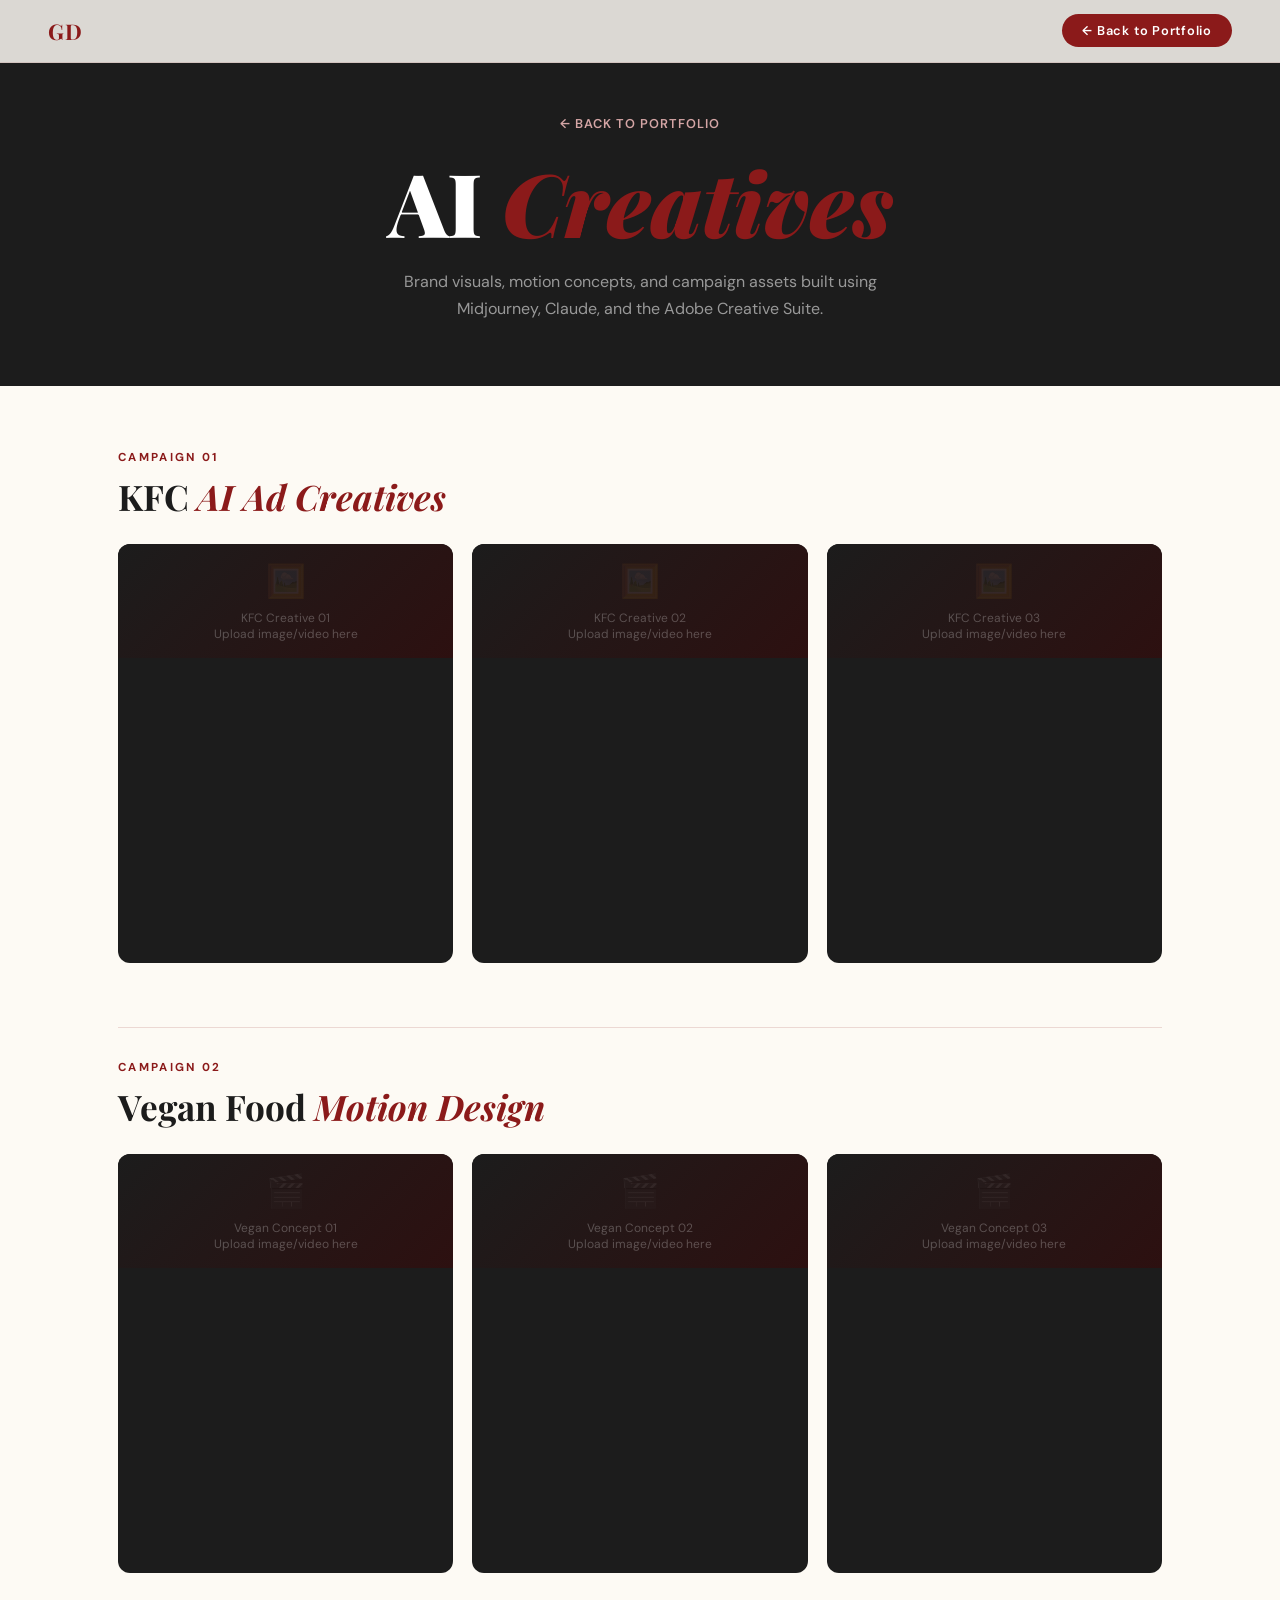
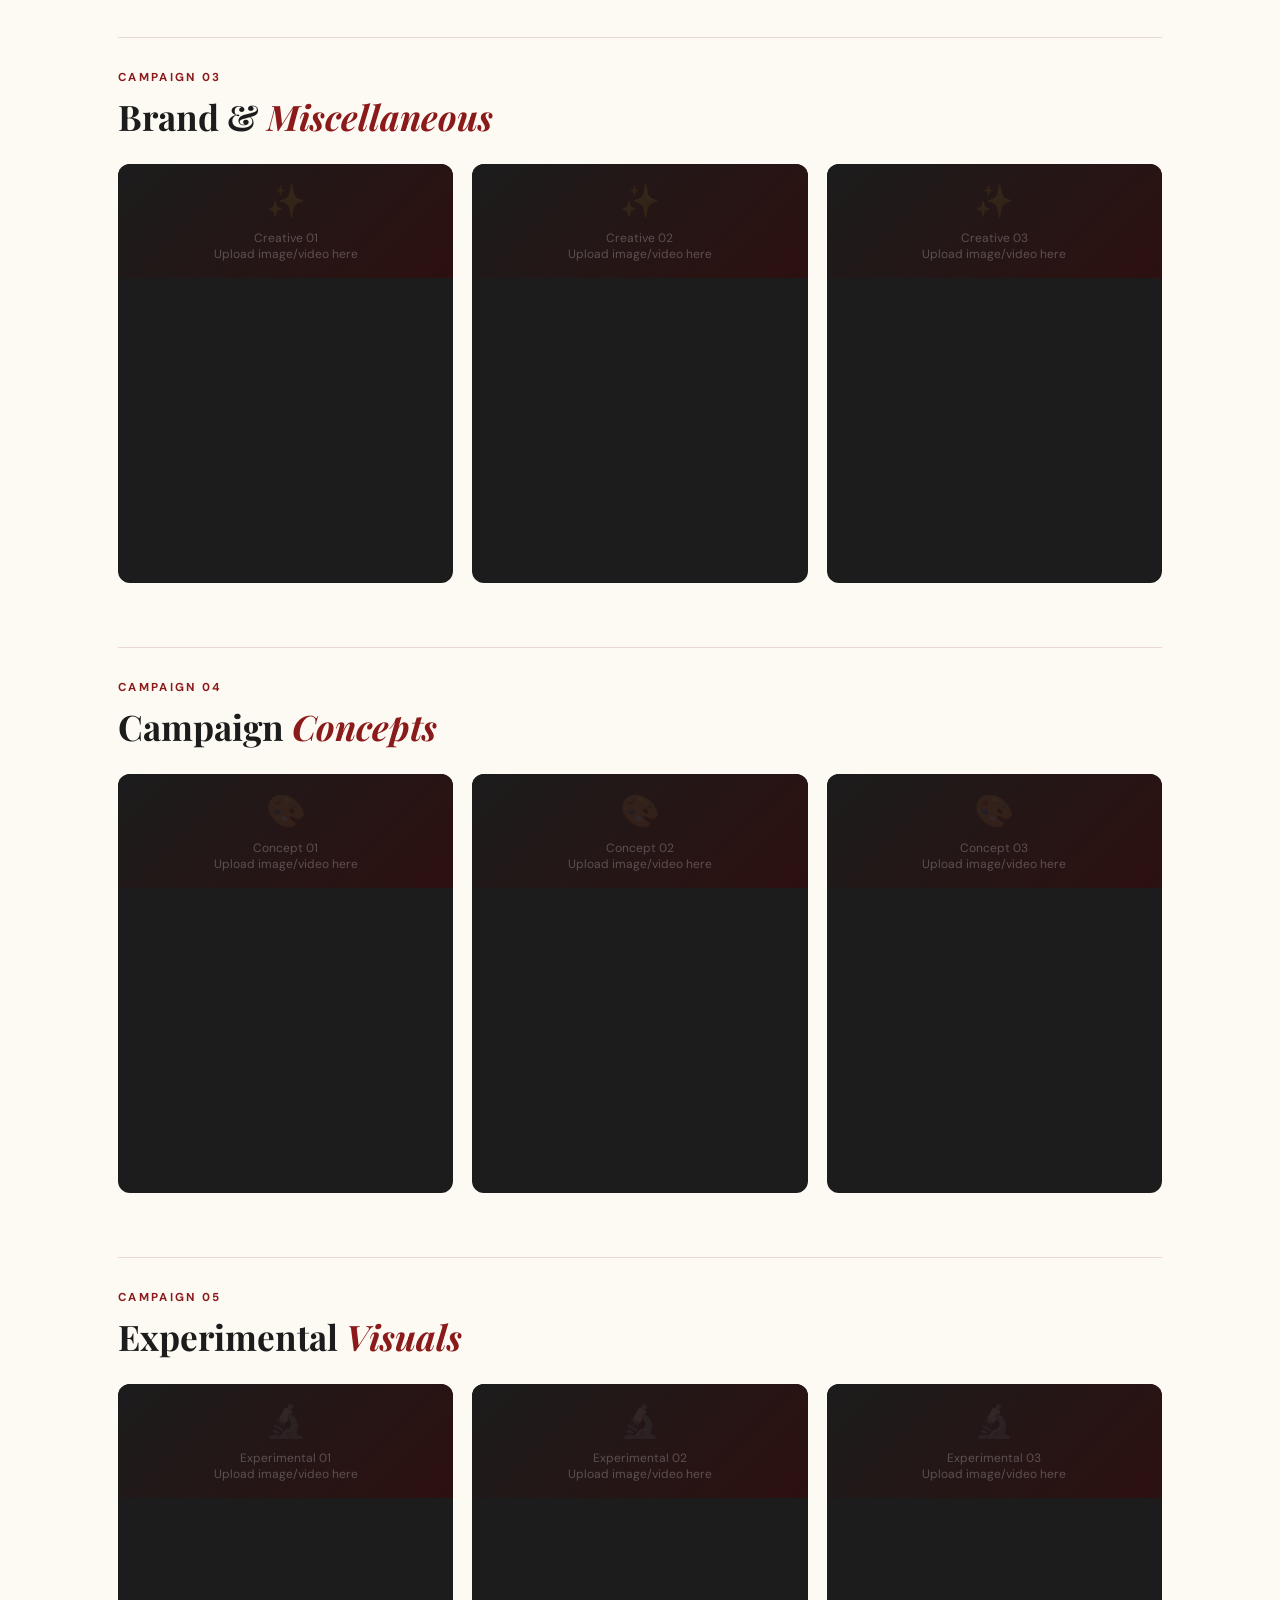
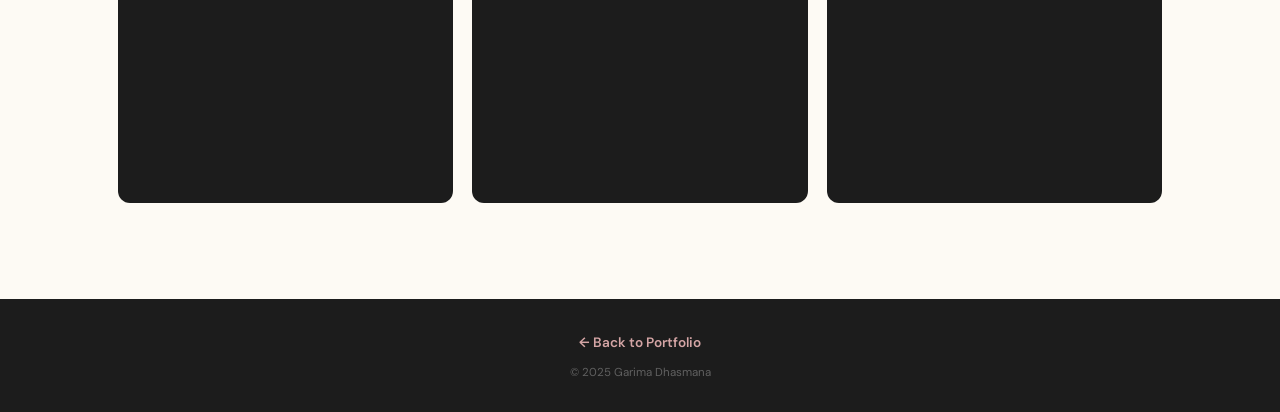
==== ai-creatives.html @ 50f6733e "Add files via upload" ====
<!DOCTYPE html>
<html lang="en">
<head>
  <meta charset="UTF-8" />
  <meta name="viewport" content="width=device-width, initial-scale=1.0" />
  <title>AI Creatives — Garima Dhasmana</title>
  <link rel="preconnect" href="https://fonts.googleapis.com" />
  <link rel="preconnect" href="https://fonts.gstatic.com" crossorigin />
  <link href="https://fonts.googleapis.com/css2?family=Playfair+Display:ital,wght@0,400;0,700;0,900;1,400&family=DM+Sans:wght@300;400;500;600&display=swap" rel="stylesheet" />
  <link rel="stylesheet" href="style.css" />
  <style>
    .gallery-hero {
      background: var(--charcoal);
      padding: 7rem clamp(1.5rem,5vw,3rem) 4rem;
      text-align: center;
    }
    .gallery-hero h1 {
      font-family: var(--font-display);
      font-size: clamp(2.5rem, 7vw, 5.5rem);
      font-weight: 900; color: var(--white); line-height: 1.05;
    }
    .gallery-hero h1 em { color: var(--crimson); font-style: italic; }
    .gallery-hero p {
      margin: 1.2rem auto 0; max-width: 540px;
      font-size: 1rem; color: rgba(255,255,255,.55); line-height: 1.7;
    }
    .gallery-back {
      display: inline-flex; align-items: center; gap: .4rem;
      margin-bottom: 1.5rem; font-size: .8rem; font-weight: 600;
      letter-spacing: .08em; text-transform: uppercase;
      color: var(--rose);
      transition: color var(--transition);
    }
    .gallery-back:hover { color: var(--white); }

    .gallery-section {
      padding: 4rem clamp(1.5rem,5vw,3rem) 0;
      max-width: var(--max-w); margin: 0 auto;
    }
    .gallery-section-label {
      font-size: .72rem; font-weight: 700; letter-spacing: .2em;
      text-transform: uppercase; color: var(--crimson);
      margin-bottom: .5rem;
    }
    .gallery-section-title {
      font-family: var(--font-display); font-size: clamp(1.4rem, 3vw, 2.2rem);
      font-weight: 700; color: var(--charcoal); margin-bottom: 1.5rem;
    }
    .gallery-section-title em { font-style: italic; color: var(--crimson); }
    .gallery-grid {
      display: grid; grid-template-columns: repeat(3, 1fr);
      gap: 1.2rem; margin-bottom: 4rem;
    }
    .gallery-item {
      position: relative; border-radius: var(--radius-md);
      overflow: hidden; aspect-ratio: 4/5; background: var(--charcoal);
      cursor: pointer;
    }
    .gallery-item img,
    .gallery-item video {
      width: 100%; height: 100%; object-fit: cover;
      transition: transform .5s ease;
    }
    .gallery-item:hover img,
    .gallery-item:hover video { transform: scale(1.06); }
    .gallery-item-overlay {
      position: absolute; inset: 0;
      background: linear-gradient(to top, rgba(10,0,0,.7) 0%, transparent 60%);
      opacity: 0; transition: opacity var(--transition);
      display: flex; align-items: flex-end;
      padding: 1.2rem;
    }
    .gallery-item:hover .gallery-item-overlay { opacity: 1; }
    .gallery-item-label {
      font-size: .8rem; font-weight: 600; color: var(--white);
      letter-spacing: .04em;
    }
    /* Placeholder tile */
    .gallery-placeholder {
      background: linear-gradient(135deg, var(--charcoal) 0%, #2d1010 100%);
      display: flex; flex-direction: column;
      align-items: center; justify-content: center; gap: .5rem;
      color: rgba(255,255,255,.25); font-size: .75rem; text-align: center;
      padding: 1rem;
    }
    .gallery-placeholder-icon { font-size: 2rem; opacity: .3; }

    .gallery-separator {
      margin: 0 0 2rem;
      border: none; border-top: 1px solid rgba(139,26,26,.15);
    }

    @media (max-width: 600px) {
      .gallery-grid { grid-template-columns: repeat(2, 1fr); }
    }
  </style>
</head>
<body>

  <!-- Minimal nav -->
  <nav class="nav" id="nav">
    <div class="nav-logo">GD</div>
    <a href="index.html" class="nav-cta">← Back to Portfolio</a>
  </nav>

  <div class="gallery-hero">
    <a href="index.html" class="gallery-back">← Back to Portfolio</a>
    <h1>AI <em>Creatives</em></h1>
    <p>
      Brand visuals, motion concepts, and campaign assets built using Midjourney,
      Claude, and the Adobe Creative Suite.
    </p>
  </div>

  <!-- ===== SECTION 1: KFC AI Ad Creatives ===== -->
  <div class="gallery-section">
    <div class="gallery-section-label">Campaign 01</div>
    <h2 class="gallery-section-title">KFC <em>AI Ad Creatives</em></h2>
    <div class="gallery-grid">
      <!-- Replace src with your images, or keep placeholder -->
      <div class="gallery-item">
        <div class="gallery-placeholder">
          <div class="gallery-placeholder-icon">🖼️</div>
          <span>KFC Creative 01<br>Upload image/video here</span>
        </div>
        <div class="gallery-item-overlay">
          <span class="gallery-item-label">KFC — Visual 01</span>
        </div>
      </div>
      <div class="gallery-item">
        <div class="gallery-placeholder">
          <div class="gallery-placeholder-icon">🖼️</div>
          <span>KFC Creative 02<br>Upload image/video here</span>
        </div>
        <div class="gallery-item-overlay">
          <span class="gallery-item-label">KFC — Visual 02</span>
        </div>
      </div>
      <div class="gallery-item">
        <div class="gallery-placeholder">
          <div class="gallery-placeholder-icon">🖼️</div>
          <span>KFC Creative 03<br>Upload image/video here</span>
        </div>
        <div class="gallery-item-overlay">
          <span class="gallery-item-label">KFC — Visual 03</span>
        </div>
      </div>
    </div>

    <hr class="gallery-separator" />

    <!-- ===== SECTION 2: Vegan Food Motion Design ===== -->
    <div class="gallery-section-label">Campaign 02</div>
    <h2 class="gallery-section-title">Vegan Food <em>Motion Design</em></h2>
    <div class="gallery-grid">
      <div class="gallery-item">
        <div class="gallery-placeholder">
          <div class="gallery-placeholder-icon">🎬</div>
          <span>Vegan Concept 01<br>Upload image/video here</span>
        </div>
        <div class="gallery-item-overlay">
          <span class="gallery-item-label">Vegan Motion — 01</span>
        </div>
      </div>
      <div class="gallery-item">
        <div class="gallery-placeholder">
          <div class="gallery-placeholder-icon">🎬</div>
          <span>Vegan Concept 02<br>Upload image/video here</span>
        </div>
        <div class="gallery-item-overlay">
          <span class="gallery-item-label">Vegan Motion — 02</span>
        </div>
      </div>
      <div class="gallery-item">
        <div class="gallery-placeholder">
          <div class="gallery-placeholder-icon">🎬</div>
          <span>Vegan Concept 03<br>Upload image/video here</span>
        </div>
        <div class="gallery-item-overlay">
          <span class="gallery-item-label">Vegan Motion — 03</span>
        </div>
      </div>
    </div>

    <hr class="gallery-separator" />

    <!-- ===== SECTION 3: Brand & Misc ===== -->
    <div class="gallery-section-label">Campaign 03</div>
    <h2 class="gallery-section-title">Brand &amp; <em>Miscellaneous</em></h2>
    <div class="gallery-grid">
      <div class="gallery-item">
        <div class="gallery-placeholder">
          <div class="gallery-placeholder-icon">✨</div>
          <span>Creative 01<br>Upload image/video here</span>
        </div>
        <div class="gallery-item-overlay">
          <span class="gallery-item-label">Creative — 01</span>
        </div>
      </div>
      <div class="gallery-item">
        <div class="gallery-placeholder">
          <div class="gallery-placeholder-icon">✨</div>
          <span>Creative 02<br>Upload image/video here</span>
        </div>
        <div class="gallery-item-overlay">
          <span class="gallery-item-label">Creative — 02</span>
        </div>
      </div>
      <div class="gallery-item">
        <div class="gallery-placeholder">
          <div class="gallery-placeholder-icon">✨</div>
          <span>Creative 03<br>Upload image/video here</span>
        </div>
        <div class="gallery-item-overlay">
          <span class="gallery-item-label">Creative — 03</span>
        </div>
      </div>
    </div>

    <!-- Row 4 -->
    <hr class="gallery-separator" />
    <div class="gallery-section-label">Campaign 04</div>
    <h2 class="gallery-section-title">Campaign <em>Concepts</em></h2>
    <div class="gallery-grid">
      <div class="gallery-item">
        <div class="gallery-placeholder">
          <div class="gallery-placeholder-icon">🎨</div>
          <span>Concept 01<br>Upload image/video here</span>
        </div>
        <div class="gallery-item-overlay">
          <span class="gallery-item-label">Concept — 01</span>
        </div>
      </div>
      <div class="gallery-item">
        <div class="gallery-placeholder">
          <div class="gallery-placeholder-icon">🎨</div>
          <span>Concept 02<br>Upload image/video here</span>
        </div>
        <div class="gallery-item-overlay">
          <span class="gallery-item-label">Concept — 02</span>
        </div>
      </div>
      <div class="gallery-item">
        <div class="gallery-placeholder">
          <div class="gallery-placeholder-icon">🎨</div>
          <span>Concept 03<br>Upload image/video here</span>
        </div>
        <div class="gallery-item-overlay">
          <span class="gallery-item-label">Concept — 03</span>
        </div>
      </div>
    </div>

    <!-- Row 5 -->
    <hr class="gallery-separator" />
    <div class="gallery-section-label">Campaign 05</div>
    <h2 class="gallery-section-title">Experimental <em>Visuals</em></h2>
    <div class="gallery-grid" style="margin-bottom: 6rem;">
      <div class="gallery-item">
        <div class="gallery-placeholder">
          <div class="gallery-placeholder-icon">🔬</div>
          <span>Experimental 01<br>Upload image/video here</span>
        </div>
        <div class="gallery-item-overlay">
          <span class="gallery-item-label">Experimental — 01</span>
        </div>
      </div>
      <div class="gallery-item">
        <div class="gallery-placeholder">
          <div class="gallery-placeholder-icon">🔬</div>
          <span>Experimental 02<br>Upload image/video here</span>
        </div>
        <div class="gallery-item-overlay">
          <span class="gallery-item-label">Experimental — 02</span>
        </div>
      </div>
      <div class="gallery-item">
        <div class="gallery-placeholder">
          <div class="gallery-placeholder-icon">🔬</div>
          <span>Experimental 03<br>Upload image/video here</span>
        </div>
        <div class="gallery-item-overlay">
          <span class="gallery-item-label">Experimental — 03</span>
        </div>
      </div>
    </div>

  </div><!-- /gallery-section -->

  <footer style="background:var(--charcoal);padding:2rem;text-align:center;">
    <a href="index.html" style="color:var(--rose);font-size:.85rem;font-weight:600;">← Back to Portfolio</a>
    <p style="color:rgba(255,255,255,.3);font-size:.72rem;margin-top:.8rem;">© 2025 Garima Dhasmana</p>
  </footer>

  <script src="script.js"></script>
</body>
</html>
---- style.css ----
/* ============================================================
   DESIGN TOKENS
   ============================================================ */
:root {
  --cream:      #FDFAF4;
  --ivory:      #F5F0E8;
  --crimson:    #8B1A1A;
  --crimson-d:  #6B1414;
  --crimson-l:  #B52626;
  --gold:       #C9A84C;
  --rose:       #D4A5A5;
  --charcoal:   #1C1C1C;
  --mid:        #4A4A4A;
  --light:      #8A8A8A;
  --white:      #FFFFFF;

  --font-display: 'Playfair Display', Georgia, serif;
  --font-serif:   'DM Serif Display', Georgia, serif;
  --font-body:    'DM Sans', system-ui, sans-serif;

  --radius-sm:  4px;
  --radius-md:  12px;
  --radius-lg:  24px;
  --radius-pill: 999px;

  --shadow-sm:  0 2px 8px rgba(28,28,28,.08);
  --shadow-md:  0 8px 32px rgba(28,28,28,.12);
  --shadow-lg:  0 24px 64px rgba(28,28,28,.18);

  --transition: .3s cubic-bezier(.4,0,.2,1);
  --transition-slow: .6s cubic-bezier(.4,0,.2,1);

  --max-w: 1140px;
  --gap:   clamp(1.5rem, 4vw, 3rem);
}

/* ============================================================
   RESET & BASE
   ============================================================ */
*, *::before, *::after { box-sizing: border-box; margin: 0; padding: 0; }
html { scroll-behavior: smooth; font-size: 16px; }
body {
  font-family: var(--font-body);
  background: var(--cream);
  color: var(--charcoal);
  overflow-x: hidden;
  -webkit-font-smoothing: antialiased;
}
img { max-width: 100%; display: block; }
a { text-decoration: none; color: inherit; }
ul { list-style: none; }

/* ============================================================
   STICKER SLOTS
   ============================================================ */
.sticker {
  position: absolute;
  pointer-events: none;
  z-index: 10;
}
.sticker-img {
  max-width: 120px;
  opacity: 1;
  filter: drop-shadow(0 4px 8px rgba(0,0,0,.15));
}
/* empty sticker slots are invisible */
.sticker:not(:has(img[src])) { display: none; }
/* Positions */
.sticker-hero-tl  { top: 2rem; left: 2rem; }
.sticker-about    { bottom: -2rem; right: -2rem; }
.sticker-footer   { top: -3rem; right: 4rem; }

/* ============================================================
   NAV
   ============================================================ */
.nav {
  position: fixed; top: 0; left: 0; right: 0; z-index: 100;
  display: flex; align-items: center; justify-content: space-between;
  padding: .9rem clamp(1.5rem, 5vw, 3rem);
  background: rgba(253,250,244,.85);
  backdrop-filter: blur(12px);
  -webkit-backdrop-filter: blur(12px);
  border-bottom: 1px solid rgba(139,26,26,.1);
  transition: box-shadow var(--transition);
}
.nav.scrolled { box-shadow: var(--shadow-sm); }
.nav-logo {
  font-family: var(--font-display); font-weight: 700; font-size: 1.35rem;
  color: var(--crimson); letter-spacing: .04em;
}
.nav-links {
  display: flex; gap: 2rem; list-style: none;
}
.nav-links a {
  font-size: .875rem; font-weight: 500; letter-spacing: .04em;
  color: var(--mid); transition: color var(--transition);
}
.nav-links a:hover { color: var(--crimson); }
.nav-cta {
  display: inline-flex; align-items: center; gap: .4rem;
  padding: .5rem 1.25rem; border-radius: var(--radius-pill);
  background: var(--crimson); color: var(--white);
  font-size: .8rem; font-weight: 600; letter-spacing: .06em;
  transition: background var(--transition), transform var(--transition);
}
.nav-cta:hover { background: var(--crimson-d); transform: translateY(-1px); }
.nav-hamburger {
  display: none; flex-direction: column; gap: 5px;
  background: none; border: none; cursor: pointer; padding: 4px;
}
.nav-hamburger span {
  display: block; width: 22px; height: 2px;
  background: var(--charcoal); border-radius: 2px;
  transition: var(--transition);
}

/* ============================================================
   BUTTONS
   ============================================================ */
.btn-primary {
  display: inline-flex; align-items: center;
  padding: .85rem 2.2rem; border-radius: var(--radius-pill);
  background: var(--crimson); color: var(--white);
  font-family: var(--font-body); font-size: .9rem; font-weight: 600;
  letter-spacing: .05em;
  transition: background var(--transition), transform var(--transition), box-shadow var(--transition);
}
.btn-primary:hover {
  background: var(--crimson-d);
  transform: translateY(-2px);
  box-shadow: 0 8px 24px rgba(139,26,26,.3);
}
.btn-ghost {
  display: inline-flex; align-items: center;
  padding: .85rem 2.2rem; border-radius: var(--radius-pill);
  background: transparent; color: var(--crimson);
  border: 2px solid var(--crimson);
  font-family: var(--font-body); font-size: .9rem; font-weight: 600;
  letter-spacing: .05em;
  transition: all var(--transition);
}
.btn-ghost:hover {
  background: var(--crimson); color: var(--white);
  transform: translateY(-2px);
}
.btn-large { padding: 1.1rem 2.8rem; font-size: 1rem; }

/* ============================================================
   SECTIONS
   ============================================================ */
.section {
  padding: clamp(4rem, 9vw, 8rem) 0;
  position: relative;
}
.container {
  max-width: var(--max-w); margin: 0 auto;
  padding: 0 clamp(1.5rem, 5vw, 3rem);
}
.section-eyebrow {
  font-family: var(--font-body); font-size: .75rem; font-weight: 600;
  letter-spacing: .18em; text-transform: uppercase;
  color: var(--crimson); margin-bottom: .75rem;
}
.section-title {
  font-family: var(--font-display); font-size: clamp(2rem, 5vw, 3.5rem);
  font-weight: 700; line-height: 1.1; color: var(--charcoal);
  margin-bottom: 1.5rem;
}
.section-title em {
  font-style: italic; color: var(--crimson);
}
.section-intro {
  font-size: 1.05rem; line-height: 1.75; color: var(--mid);
  max-width: 600px; margin-bottom: 2.5rem;
}

/* Reveal animation */
.reveal {
  opacity: 0; transform: translateY(28px);
  transition: opacity .65s ease, transform .65s ease;
}
.reveal.visible {
  opacity: 1; transform: translateY(0);
}

/* ============================================================
   HERO
   ============================================================ */
.hero {
  position: relative; min-height: 100dvh;
  display: flex; flex-direction: column;
  justify-content: center; align-items: center;
  overflow: hidden; padding-top: 5rem;
  background: var(--charcoal);
}
.hero-canvas {
  position: absolute; inset: 0; width: 100%; height: 100%;
}
.hero-content {
  position: relative; z-index: 2;
  display: flex; flex-direction: column;
  align-items: center; text-align: center;
  padding: clamp(2rem, 6vw, 5rem) clamp(1.5rem, 5vw, 3rem);
  gap: 1.2rem;
}
.hero-eyebrow {
  font-size: .75rem; font-weight: 600; letter-spacing: .2em;
  text-transform: uppercase; color: var(--rose);
  opacity: 0; animation: fadeUp .6s .3s forwards;
}
.hero-name {
  font-family: var(--font-display);
  font-size: clamp(3rem, 9vw, 7rem);
  font-weight: 900; line-height: 1;
  color: var(--white);
  opacity: 0; animation: fadeUp .7s .4s forwards;
}
.hero-name-first { display: block; }
.hero-name-last {
  display: block; color: var(--crimson);
  -webkit-text-stroke: 2px var(--crimson);
  paint-order: stroke fill;
}
.hero-tagline {
  font-size: clamp(.9rem, 2.5vw, 1.1rem); color: var(--rose);
  letter-spacing: .12em; text-transform: uppercase; font-weight: 500;
  opacity: 0; animation: fadeUp .6s .55s forwards;
}

/* Profile photo — polaroid style */
.hero-photo-wrap {
  position: relative; margin: .5rem 0;
  opacity: 0; animation: fadeUp .7s .65s forwards;
}
.hero-photo {
  width: clamp(140px, 25vw, 200px);
  aspect-ratio: 3/4; object-fit: cover;
  border: 8px solid var(--white);
  border-bottom: 42px solid var(--white);
  box-shadow: var(--shadow-lg);
  transform: rotate(-2deg);
  background: var(--crimson);
  transition: transform var(--transition);
}
.hero-photo-wrap:hover .hero-photo { transform: rotate(0deg) scale(1.03); }
.hero-photo-tape {
  position: absolute; width: 56px; height: 18px;
  background: rgba(255,255,255,.45);
  top: -10px; border-radius: 2px;
}
.hero-tape-l { left: 10%; transform: rotate(-8deg); }
.hero-tape-r { right: 10%; transform: rotate(8deg); }

.hero-badges {
  display: flex; flex-wrap: wrap; justify-content: center; gap: .6rem;
  opacity: 0; animation: fadeUp .6s .75s forwards;
}
.badge {
  padding: .4rem 1rem; border-radius: var(--radius-pill);
  border: 1px solid rgba(212,165,165,.4);
  color: var(--rose); font-size: .75rem; font-weight: 500;
  letter-spacing: .06em; background: rgba(255,255,255,.05);
}
.hero-actions {
  display: flex; flex-wrap: wrap; gap: 1rem; justify-content: center;
  opacity: 0; animation: fadeUp .6s .85s forwards;
}

/* Impact strip */
.impact-strip {
  position: relative; z-index: 2;
  width: 100%;
  display: flex; flex-wrap: wrap; justify-content: center;
  background: rgba(255,255,255,.05);
  backdrop-filter: blur(8px);
  border-top: 1px solid rgba(255,255,255,.1);
  padding: 1.8rem clamp(1.5rem, 5vw, 3rem);
  gap: 0;
}
.impact-item {
  display: flex; flex-direction: column; align-items: center;
  padding: 0 clamp(1.5rem, 3vw, 2.5rem);
  opacity: 0; animation: fadeUp .6s 1s forwards;
}
.impact-num {
  font-family: var(--font-display); font-size: clamp(1.6rem, 4vw, 2.4rem);
  font-weight: 700; color: var(--white); line-height: 1;
}
.impact-label {
  font-size: .7rem; color: var(--rose); letter-spacing: .08em;
  text-transform: uppercase; text-align: center; margin-top: .25rem;
}
.impact-divider {
  width: 1px; background: rgba(255,255,255,.15);
  align-self: stretch; margin: .5rem 0;
}
@media (max-width: 600px) {
  .impact-divider { display: none; }
  .impact-item { flex: 1 0 45%; padding: .75rem; }
}

/* Keyframes */
@keyframes fadeUp {
  from { opacity: 0; transform: translateY(20px); }
  to   { opacity: 1; transform: translateY(0); }
}

/* ============================================================
   ABOUT
   ============================================================ */
.about-section { background: var(--ivory); }
.about-grid {
  display: grid; grid-template-columns: 1fr 2fr;
  gap: clamp(2.5rem, 6vw, 5rem); align-items: center;
}
.about-visual { position: relative; }
.polaroid {
  position: relative; display: inline-block;
  background: var(--white); padding: 10px 10px 44px;
  box-shadow: var(--shadow-md); transform: rotate(2.5deg);
  transition: transform var(--transition);
}
.polaroid:hover { transform: rotate(0deg) scale(1.02); }
.polaroid-tape {
  position: absolute; width: 72px; height: 22px;
  background: rgba(201,168,76,.5); top: -12px; left: 50%; transform: translateX(-50%) rotate(-2deg);
  border-radius: 2px;
}
.polaroid-img {
  width: 100%; aspect-ratio: 4/5; object-fit: cover;
  background: var(--rose);
}
.polaroid-caption {
  text-align: center; margin-top: 8px;
  font-family: var(--font-display); font-style: italic;
  font-size: .85rem; color: var(--mid);
}
.about-text p {
  font-size: 1.05rem; line-height: 1.8; color: var(--mid); margin-bottom: 1.2rem;
}
.about-text p em { color: var(--crimson); font-style: italic; }
.about-lead {
  font-family: var(--font-display); font-size: 1.25rem !important;
  color: var(--charcoal) !important; font-weight: 400;
}
.about-langs {
  display: flex; flex-wrap: wrap; gap: .6rem; margin-top: 1.5rem;
}
.lang-pill {
  padding: .4rem 1rem; border-radius: var(--radius-pill);
  background: rgba(139,26,26,.08); color: var(--crimson);
  font-size: .8rem; font-weight: 600;
}

/* ============================================================
   SECTORS
   ============================================================ */
.sectors-section { background: var(--cream); }
.sectors-grid {
  display: grid; grid-template-columns: repeat(4, 1fr);
  gap: 1.5rem; margin-top: 2.5rem;
}
.sector-btn {
  display: flex; flex-direction: column; align-items: center;
  gap: .75rem; padding: 2.5rem 1.5rem;
  border-radius: var(--radius-lg);
  border: 2px solid rgba(139,26,26,.12);
  background: var(--white);
  cursor: default;
  transition: border-color var(--transition), transform var(--transition), box-shadow var(--transition);
}
.sector-btn:hover {
  border-color: var(--crimson);
  transform: translateY(-6px);
  box-shadow: 0 16px 40px rgba(139,26,26,.15);
}
.sector-icon { font-size: 2.2rem; }
.sector-name {
  font-family: var(--font-display); font-weight: 700;
  font-size: 1rem; text-align: center; color: var(--charcoal);
}
.sector-loc {
  font-size: .75rem; color: var(--light); letter-spacing: .06em;
}

/* ============================================================
   EXPERIENCE TABS
   ============================================================ */
.experience-section { background: var(--ivory); }
.exp-tabs {
  display: flex; gap: 1rem; flex-wrap: wrap;
  border-bottom: 2px solid rgba(139,26,26,.1);
  margin-bottom: 2.5rem; padding-bottom: 0;
}
.exp-tab {
  display: flex; align-items: center; gap: .6rem;
  padding: .85rem 1.5rem;
  border: none; background: none; cursor: pointer;
  font-family: var(--font-body); font-size: .9rem; font-weight: 600;
  color: var(--light); border-bottom: 3px solid transparent;
  margin-bottom: -2px; border-radius: var(--radius-sm) var(--radius-sm) 0 0;
  transition: color var(--transition), border-color var(--transition), background var(--transition);
}
.exp-tab:hover { color: var(--crimson); background: rgba(139,26,26,.04); }
.exp-tab.active {
  color: var(--crimson); border-bottom-color: var(--crimson);
}
.tab-logo { height: 22px; width: auto; object-fit: contain; }
.exp-panel { display: none; }
.exp-panel.active { display: block; }
.exp-panel-inner {
  display: grid; grid-template-columns: 340px 1fr;
  gap: 2.5rem; align-items: start;
}
.exp-media {
  position: sticky; top: 6rem;
}
.exp-media-placeholder {
  aspect-ratio: 16/10;
  background: var(--charcoal);
  border-radius: var(--radius-md);
  display: flex; flex-direction: column;
  align-items: center; justify-content: center; gap: 1rem;
  overflow: hidden;
}
.exp-company-logo { height: 56px; width: auto; object-fit: contain; filter: brightness(0) invert(1); }
.exp-media-label {
  font-family: var(--font-display); font-style: italic;
  color: rgba(255,255,255,.4); font-size: 1rem;
}
.exp-media iframe {
  width: 100%; height: 100%; border-radius: var(--radius-md);
}
.exp-header {
  display: flex; flex-wrap: wrap; gap: 1rem;
  justify-content: space-between; align-items: flex-start;
  margin-bottom: 1.2rem;
}
.exp-role {
  font-family: var(--font-display); font-size: 1.4rem; font-weight: 700;
  color: var(--charcoal); line-height: 1.2;
}
.exp-meta { font-size: .8rem; color: var(--light); margin-top: .3rem; letter-spacing: .04em; }
.exp-skills-used {
  display: flex; flex-wrap: wrap; gap: .4rem; justify-content: flex-end;
}
.skill-tag {
  padding: .25rem .75rem; border-radius: var(--radius-pill);
  background: rgba(139,26,26,.09); color: var(--crimson);
  font-size: .72rem; font-weight: 600; letter-spacing: .04em;
}
.exp-summary {
  font-size: 1.05rem; line-height: 1.75; color: var(--mid); margin-bottom: 1.8rem;
}
.exp-metrics {
  display: grid; grid-template-columns: repeat(2, 1fr);
  gap: 1rem; margin-bottom: 1.8rem;
}
.metric {
  background: var(--white); border-radius: var(--radius-md);
  padding: 1.2rem; border-left: 3px solid var(--crimson);
}
.metric-num {
  display: block; font-family: var(--font-display); font-size: 1.8rem;
  font-weight: 700; color: var(--crimson); line-height: 1;
}
.metric-label {
  display: block; font-size: .72rem; color: var(--light);
  letter-spacing: .05em; margin-top: .3rem;
}
.exp-bullets li {
  padding: .5rem 0; border-bottom: 1px solid rgba(139,26,26,.07);
  font-size: .9rem; line-height: 1.6; color: var(--mid);
  padding-left: 1.1rem; position: relative;
}
.exp-bullets li::before {
  content: '—'; position: absolute; left: 0;
  color: var(--crimson);
}

/* ============================================================
   SKILLS
   ============================================================ */
.skills-section { background: var(--cream); }
.skills-grid {
  display: grid; grid-template-columns: repeat(3, 1fr);
  gap: 1.5rem; margin-top: 2.5rem;
}
.skill-card {
  position: relative; border-radius: var(--radius-md);
  overflow: hidden; cursor: pointer;
  min-height: 180px;
  background: var(--white);
  border: 2px solid rgba(139,26,26,.1);
  transition: transform var(--transition), box-shadow var(--transition), border-color var(--transition);
}
.skill-card:hover, .skill-card:focus {
  transform: scale(1.04) translateY(-4px);
  box-shadow: var(--shadow-md);
  border-color: var(--crimson);
  outline: none;
}
.skill-front, .skill-back {
  position: absolute; inset: 0;
  display: flex; flex-direction: column;
  align-items: center; justify-content: center;
  padding: 1.8rem; text-align: center;
  transition: opacity var(--transition), transform var(--transition);
}
.skill-back {
  opacity: 0; transform: translateY(10px);
  background: var(--crimson); color: var(--white);
}
.skill-card:hover .skill-front,
.skill-card:focus .skill-front {
  opacity: 0; transform: translateY(-10px);
}
.skill-card:hover .skill-back,
.skill-card:focus .skill-back {
  opacity: 1; transform: translateY(0);
}
.skill-icon { font-size: 2rem; margin-bottom: .8rem; }
.skill-name {
  font-family: var(--font-display); font-size: 1.05rem; font-weight: 700;
  color: var(--charcoal); line-height: 1.25;
}
.skill-example {
  font-size: .85rem; line-height: 1.6; color: rgba(255,255,255,.9);
}

/* ============================================================
   INTERESTS
   ============================================================ */
.interests-section { background: var(--ivory); }
.interests-grid {
  display: grid; grid-template-columns: repeat(4, 1fr);
  gap: 1.2rem; margin-top: 2.5rem;
}
.interest-tile {
  background: var(--white); border-radius: var(--radius-md);
  padding: 1.8rem 1.4rem; text-align: center;
  border: 2px solid rgba(139,26,26,.07);
  cursor: default;
  transition: transform var(--transition), box-shadow var(--transition), border-color var(--transition), background var(--transition);
}
.interest-tile:hover, .interest-tile:focus {
  transform: translateY(-6px) rotate(-1deg);
  box-shadow: var(--shadow-md);
  border-color: var(--crimson);
  background: var(--crimson);
  outline: none;
}
.interest-tile:hover .interest-icon { transform: scale(1.3) rotate(10deg); }
.interest-tile:hover .interest-name,
.interest-tile:focus .interest-name { color: var(--white); }
.interest-tile:hover .interest-text,
.interest-tile:focus .interest-text { color: rgba(255,255,255,.85); }
.interest-icon {
  font-size: 2.4rem; margin-bottom: .8rem;
  display: inline-block; transition: transform var(--transition);
}
.interest-name {
  font-family: var(--font-display); font-weight: 700; font-size: 1rem;
  color: var(--charcoal); margin-bottom: .6rem;
  transition: color var(--transition);
}
.interest-text {
  font-size: .8rem; line-height: 1.6; color: var(--mid);
  transition: color var(--transition);
}

/* ============================================================
   PROJECTS — AI CREATIVES
   ============================================================ */
.projects-section { background: var(--cream); }
.creatives-preview {
  display: grid; grid-template-columns: repeat(6, 1fr);
  gap: .75rem; margin-top: 2rem;
}
.creative-thumb {
  aspect-ratio: 3/4; border-radius: var(--radius-sm);
  overflow: hidden; background: var(--charcoal);
}
.creative-thumb img {
  width: 100%; height: 100%; object-fit: cover;
  transition: transform .4s ease;
}
.creative-thumb:hover img { transform: scale(1.08); }

/* ============================================================
   DECKS
   ============================================================ */
.decks-section { background: var(--ivory); }
.decks-grid {
  display: grid; grid-template-columns: repeat(2, 1fr);
  gap: 2rem; margin-top: 2rem;
}
.deck-card {
  border-radius: var(--radius-md); overflow: hidden;
  border: 2px solid rgba(139,26,26,.12); background: var(--white);
}
.deck-label {
  padding: 1rem 1.5rem; font-size: .8rem; font-weight: 600;
  letter-spacing: .06em; text-transform: uppercase;
  color: var(--crimson); background: rgba(139,26,26,.05);
  border-bottom: 1px solid rgba(139,26,26,.1);
}
.deck-embed-wrap { position: relative; aspect-ratio: 16/10; overflow: hidden; }
.deck-iframe { position: absolute; inset: 0; width: 100%; height: 100%; }
.deck-placeholder {
  position: absolute; inset: 0;
  display: flex; flex-direction: column;
  align-items: center; justify-content: center; gap: .8rem;
  background: var(--ivory); color: var(--light);
  font-size: .85rem; text-align: center; padding: 1.5rem;
}
.deck-placeholder span { font-size: 2rem; }

/* ============================================================
   SHOP
   ============================================================ */
.shop-section { background: var(--cream); }
.shop-grid {
  display: grid; grid-template-columns: repeat(2, 1fr);
  gap: 2rem; margin-top: 2.5rem;
}
.shop-card {
  display: flex; flex-direction: column; gap: .8rem;
  padding: 2.5rem; border-radius: var(--radius-lg);
  background: var(--white); border: 2px solid rgba(139,26,26,.1);
  transition: transform var(--transition), box-shadow var(--transition), border-color var(--transition);
}
.shop-card:hover {
  transform: translateY(-6px);
  box-shadow: var(--shadow-md);
  border-color: var(--crimson);
}
.shop-icon { font-size: 2.5rem; }
.shop-name {
  font-family: var(--font-display); font-size: 1.4rem; font-weight: 700;
  color: var(--charcoal);
}
.shop-desc { font-size: .9rem; line-height: 1.65; color: var(--mid); }
.shop-cta {
  margin-top: auto; font-size: .85rem; font-weight: 600;
  color: var(--crimson); letter-spacing: .04em;
}

/* ============================================================
   TIMELINE
   ============================================================ */
.timeline-section { background: var(--ivory); }
.timeline {
  position: relative; margin-top: 3rem;
  padding-left: clamp(4rem, 10vw, 8rem);
}
.timeline::before {
  content: ''; position: absolute; left: clamp(2rem, 5vw, 3.5rem);
  top: 0; bottom: 0; width: 2px; background: rgba(139,26,26,.15);
}
.tl-item {
  position: relative; padding: 0 0 3rem 2rem;
}
.tl-item::before {
  content: ''; position: absolute; left: -6px;
  top: .6rem; width: 14px; height: 14px;
  border-radius: 50%; background: var(--white);
  border: 2.5px solid rgba(139,26,26,.3);
  transition: border-color var(--transition), background var(--transition);
}
.tl-item:hover::before {
  border-color: var(--crimson); background: var(--crimson);
}
.tl-now::before { border-color: var(--crimson); background: var(--crimson); }
.tl-year {
  position: absolute;
  left: clamp(-4.5rem, -10vw, -5.5rem);
  top: 0; width: clamp(3rem, 8vw, 4.5rem);
  font-family: var(--font-display); font-size: clamp(1.1rem, 2.5vw, 1.4rem);
  font-weight: 700; color: var(--crimson); text-align: right;
  line-height: 1;
}
.tl-title {
  font-family: var(--font-display); font-size: 1.15rem; font-weight: 700;
  color: var(--charcoal); margin-bottom: .6rem;
}
.tl-body ul li {
  font-size: .9rem; color: var(--mid); line-height: 1.6;
  padding-left: 1.1rem; position: relative; margin-bottom: .3rem;
}
.tl-body ul li::before { content: '—'; position: absolute; left: 0; color: var(--rose); }
.resume-cta {
  display: flex; flex-wrap: wrap; gap: 1rem; margin-top: 3rem;
}

/* ============================================================
   INTERACTIVE TOOLS
   ============================================================ */
.tools-section { background: var(--cream); }
.tools-grid {
  display: grid; grid-template-columns: repeat(3, 1fr);
  gap: 1.5rem; margin-top: 2.5rem;
}
.tool-card {
  background: var(--white); border-radius: var(--radius-md);
  padding: 2.2rem; border: 2px solid rgba(139,26,26,.1);
  transition: transform var(--transition), box-shadow var(--transition);
}
.tool-card:hover { transform: translateY(-4px); box-shadow: var(--shadow-sm); }
.tool-icon { font-size: 2rem; margin-bottom: .8rem; }
.tool-name {
  font-family: var(--font-display); font-size: 1.1rem; font-weight: 700;
  color: var(--charcoal); margin-bottom: .5rem;
}
.tool-desc { font-size: .85rem; line-height: 1.6; color: var(--mid); margin-bottom: 1rem; }
.tool-status {
  display: inline-block; padding: .25rem .75rem;
  border-radius: var(--radius-pill); background: rgba(201,168,76,.15);
  color: var(--gold); font-size: .72rem; font-weight: 600; letter-spacing: .06em;
}

/* ============================================================
   FOOTER
   ============================================================ */
.footer {
  background: var(--charcoal); color: var(--white);
  position: relative; overflow: hidden;
  padding: clamp(4rem, 9vw, 7rem) 0 2rem;
}
.footer-inner { position: relative; z-index: 2; }
.footer-top {
  display: grid; grid-template-columns: 1fr 1fr;
  gap: 4rem; margin-bottom: 3rem;
}
.footer-heading {
  font-family: var(--font-display);
  font-size: clamp(1.8rem, 5vw, 3rem);
  font-weight: 700; line-height: 1.15; margin-bottom: 1rem;
}
.footer-heading em { color: var(--crimson); }
.footer-text p { font-size: .95rem; line-height: 1.7; color: rgba(255,255,255,.6); }
.footer-contact { display: flex; flex-direction: column; gap: .9rem; }
.contact-row {
  display: flex; align-items: center; gap: .8rem;
  font-size: .9rem; color: rgba(255,255,255,.7);
  transition: color var(--transition);
}
.contact-row:hover { color: var(--rose); }
.contact-icon { font-size: 1.1rem; }
.footer-gif {
  text-align: center; margin: 2rem 0;
}
.footer-gif img { max-height: 120px; margin: 0 auto; border-radius: var(--radius-md); }
.footer-bottom {
  display: flex; justify-content: space-between; align-items: center;
  padding-top: 2rem; border-top: 1px solid rgba(255,255,255,.08);
}
.footer-logo {
  font-family: var(--font-display); font-size: 1.1rem; font-weight: 700;
  color: var(--rose);
}
.footer-copy { font-size: .75rem; color: rgba(255,255,255,.3); }

/* ============================================================
   RESPONSIVE
   ============================================================ */
@media (max-width: 1024px) {
  .exp-panel-inner { grid-template-columns: 1fr; }
  .exp-media { position: static; }
  .sectors-grid { grid-template-columns: repeat(2, 1fr); }
  .interests-grid { grid-template-columns: repeat(3, 1fr); }
  .creatives-preview { grid-template-columns: repeat(3, 1fr); }
}
@media (max-width: 768px) {
  .nav-links, .nav-cta { display: none; }
  .nav-hamburger { display: flex; }
  .nav-links.open {
    display: flex; flex-direction: column;
    position: fixed; top: 56px; left: 0; right: 0;
    background: var(--cream); padding: 1.5rem 2rem;
    border-bottom: 1px solid rgba(139,26,26,.1);
    box-shadow: var(--shadow-md); gap: 1.2rem;
  }
  .nav-links.open + .nav-cta { display: block; }
  .about-grid { grid-template-columns: 1fr; }
  .about-visual { text-align: center; }
  .skills-grid { grid-template-columns: repeat(2, 1fr); }
  .interests-grid { grid-template-columns: repeat(2, 1fr); }
  .footer-top { grid-template-columns: 1fr; gap: 2.5rem; }
  .decks-grid, .shop-grid, .tools-grid { grid-template-columns: 1fr; }
  .exp-metrics { grid-template-columns: repeat(2, 1fr); }
  .creatives-preview { grid-template-columns: repeat(2, 1fr); }
}
@media (max-width: 480px) {
  .skills-grid { grid-template-columns: 1fr; }
  .interests-grid { grid-template-columns: 1fr; }
  .sectors-grid { grid-template-columns: 1fr; }
  .creatives-preview { grid-template-columns: repeat(2, 1fr); }
  .footer-bottom { flex-direction: column; gap: .8rem; text-align: center; }
  .exp-metrics { grid-template-columns: 1fr; }
}

/* ============================================================
   REDUCED MOTION
   ============================================================ */
@media (prefers-reduced-motion: reduce) {
  *, *::before, *::after { animation-duration: .01ms !important; transition-duration: .01ms !important; }
  .reveal { opacity: 1; transform: none; }
}
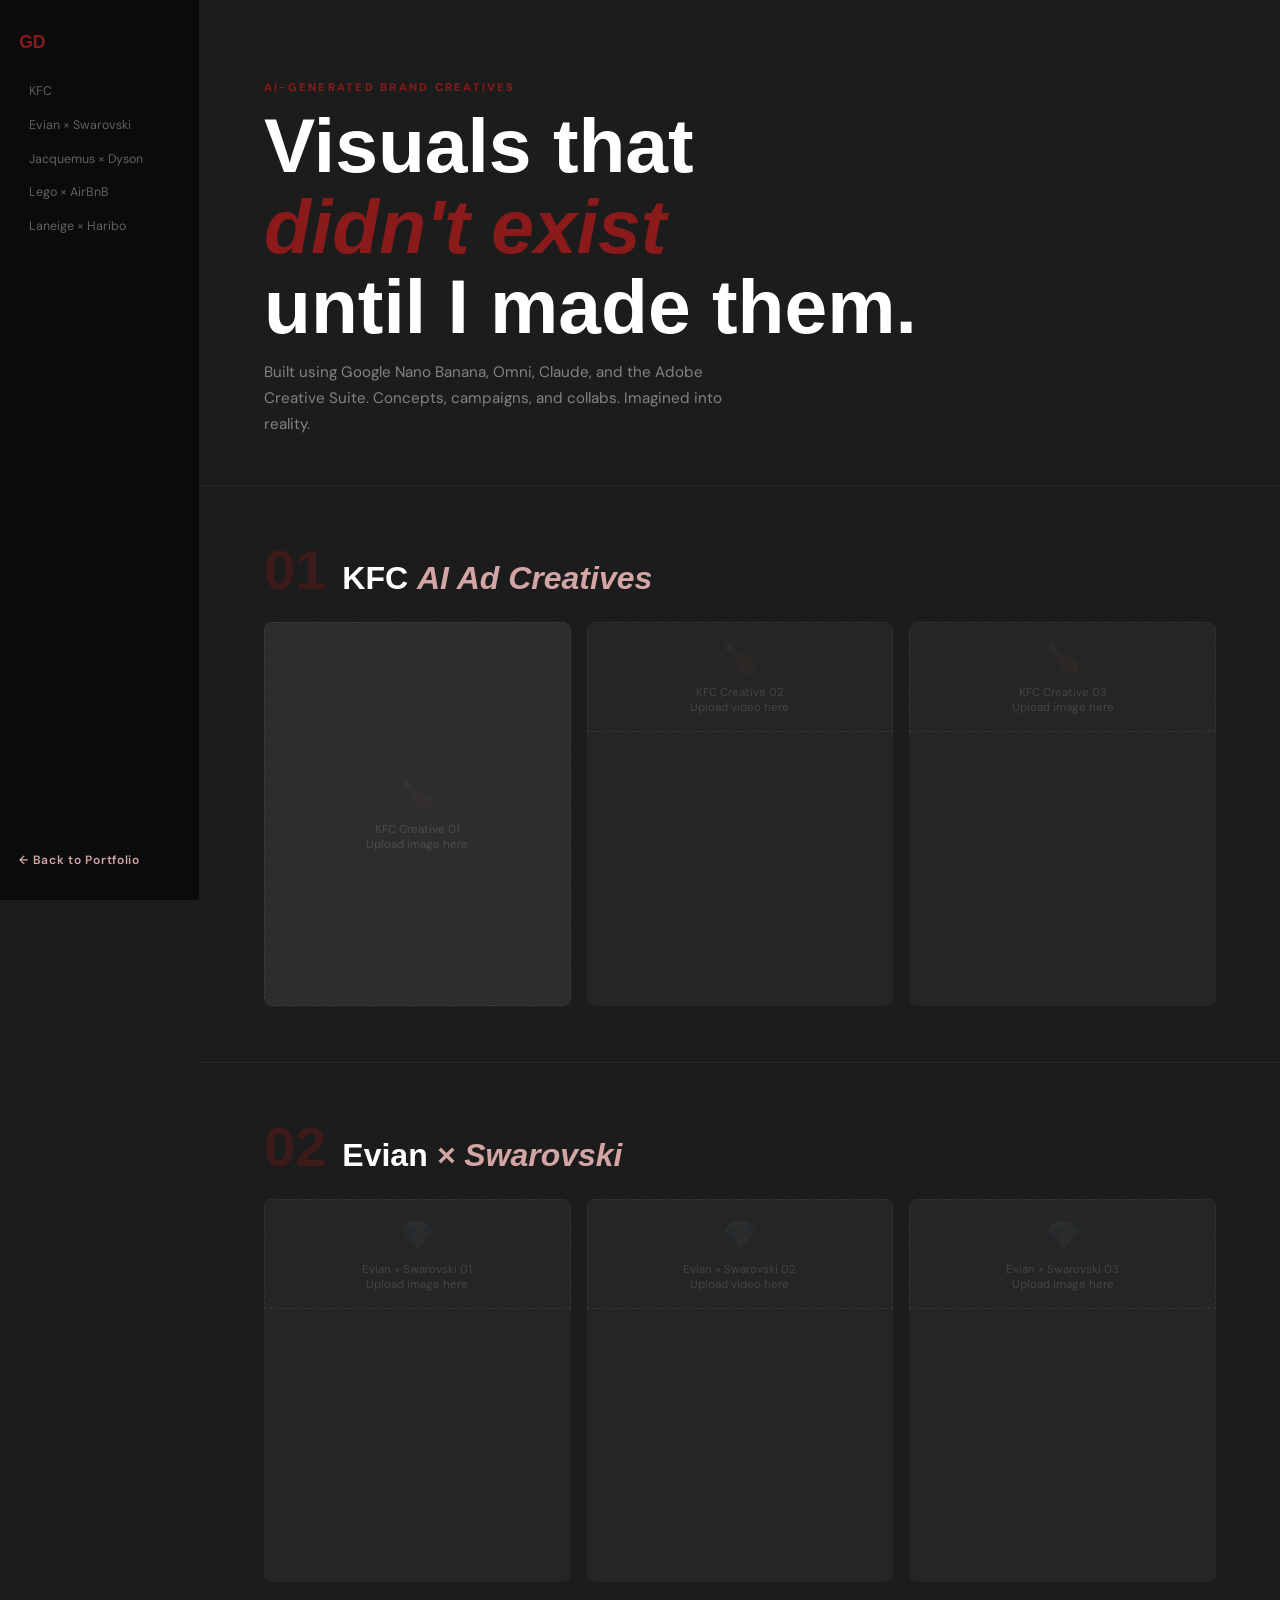
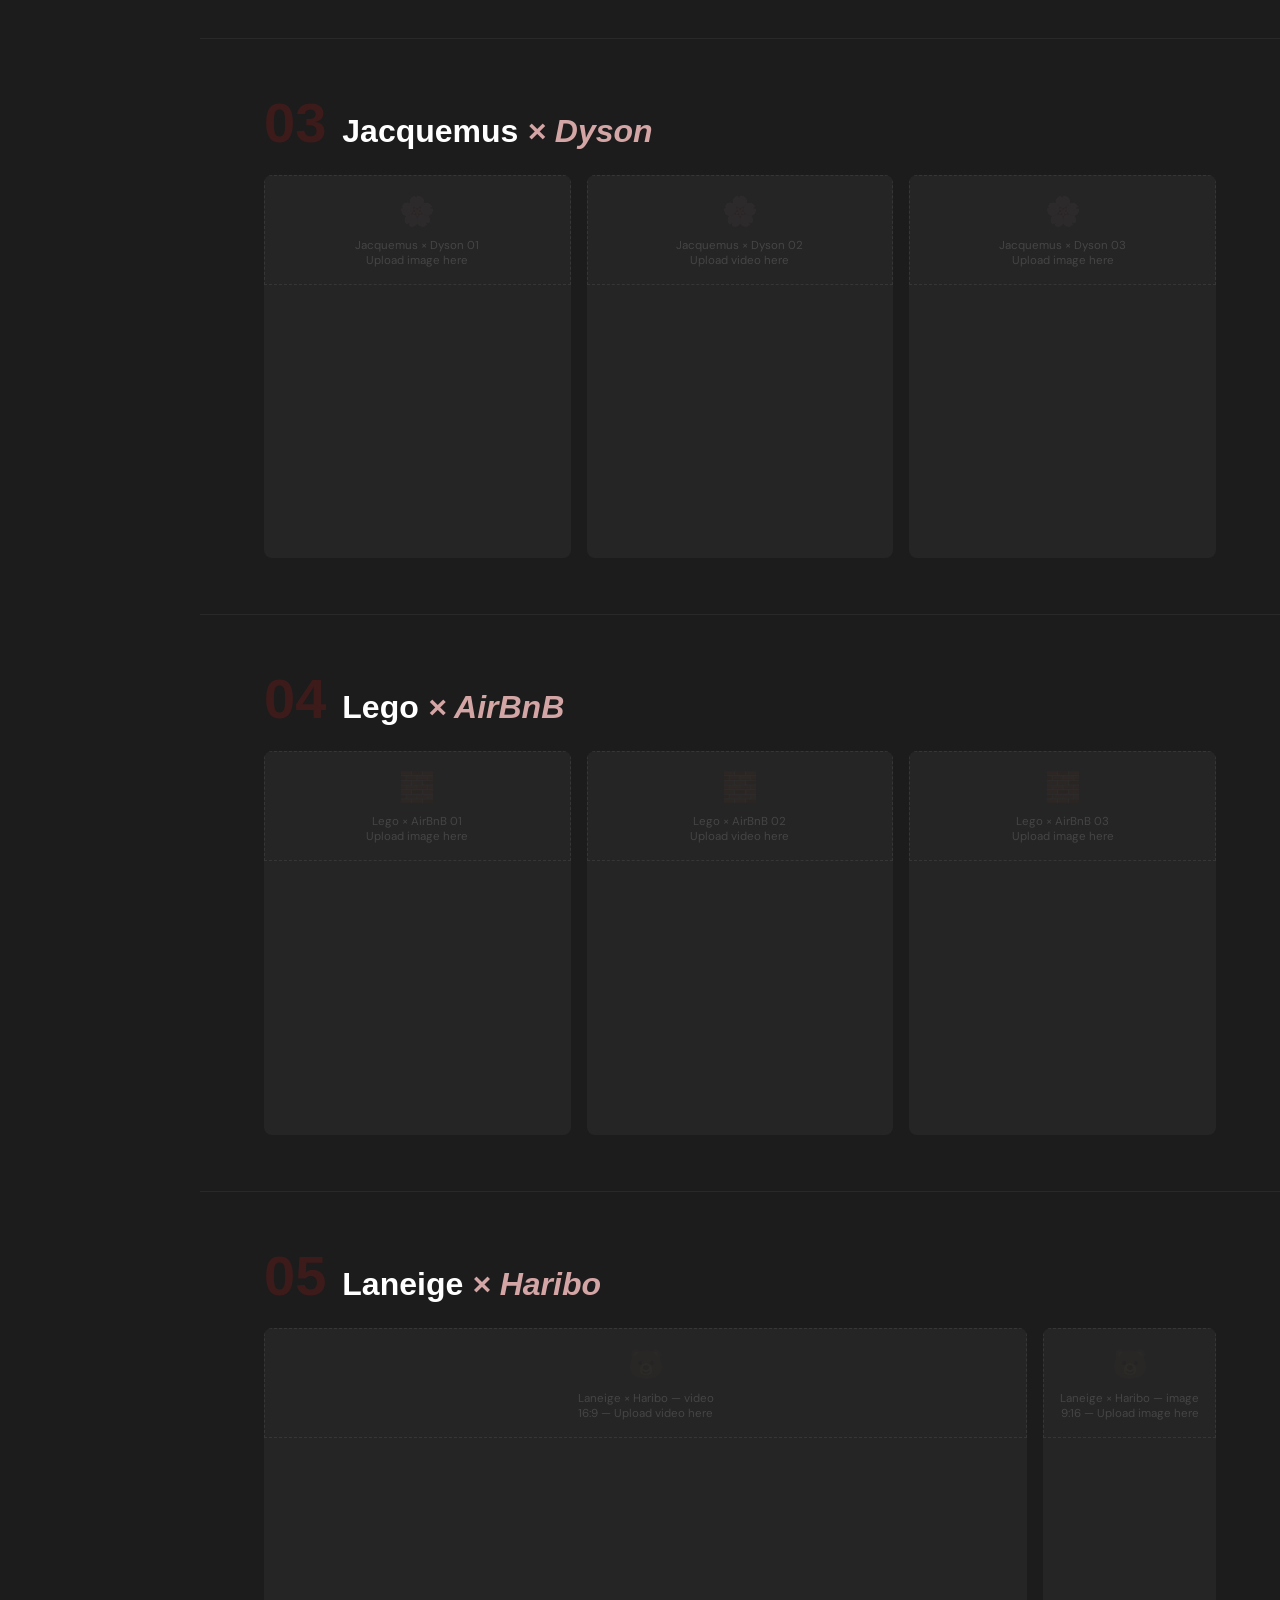
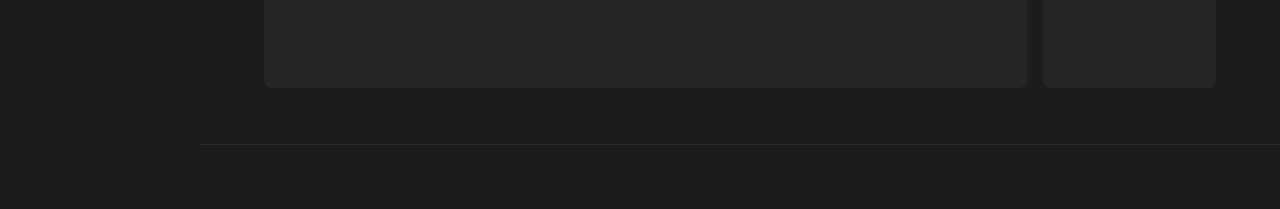
==== commit fd723876: "Add files via upload v2" ====
--- a/ai-creatives.html
+++ b/ai-creatives.html
@@ -9,289 +9,300 @@
   <link href="https://fonts.googleapis.com/css2?family=Playfair+Display:ital,wght@0,400;0,700;0,900;1,400&family=DM+Sans:wght@300;400;500;600&display=swap" rel="stylesheet" />
   <link rel="stylesheet" href="style.css" />
   <style>
+    body { background: var(--charcoal); }
+
+    .gallery-page {
+      display: flex; min-height: 100dvh;
+    }
+    /* Thin sidebar on gallery page */
+    .gallery-sidebar {
+      width: 200px; flex-shrink: 0;
+      position: fixed; top: 0; left: 0; bottom: 0;
+      background: rgba(10,10,10,.9);
+      border-right: 1px solid rgba(255,255,255,.06);
+      display: flex; flex-direction: column;
+      padding: 2rem 1.2rem; gap: 1.5rem; z-index: 50;
+    }
+    .gallery-sidebar-logo {
+      font-family: var(--font-display); font-size: 1.1rem;
+      font-weight: 700; color: var(--crimson);
+    }
+    .gallery-sidebar-nav { display: flex; flex-direction: column; gap: .3rem; }
+    .gallery-sidebar-nav a {
+      font-size: .78rem; color: rgba(255,255,255,.35);
+      padding: .4rem .6rem; border-radius: 3px;
+      transition: color var(--transition), background var(--transition);
+    }
+    .gallery-sidebar-nav a:hover { color: var(--white); background: rgba(255,255,255,.05); }
+    .gallery-back-link {
+      margin-top: auto; font-size: .75rem; font-weight: 600;
+      color: var(--rose); letter-spacing: .06em;
+    }
+    .gallery-back-link:hover { color: var(--white); }
+
+    .gallery-main {
+      margin-left: 200px; flex: 1; padding: 0;
+    }
+
+    /* Hero */
     .gallery-hero {
-      background: var(--charcoal);
-      padding: 7rem clamp(1.5rem,5vw,3rem) 4rem;
-      text-align: center;
+      padding: 5rem 4rem 3rem;
+      border-bottom: 1px solid rgba(255,255,255,.06);
+    }
+    .gallery-hero-eyebrow {
+      font-size: .7rem; font-weight: 700; letter-spacing: .2em;
+      text-transform: uppercase; color: var(--crimson); margin-bottom: .7rem;
     }
     .gallery-hero h1 {
       font-family: var(--font-display);
-      font-size: clamp(2.5rem, 7vw, 5.5rem);
+      font-size: clamp(2.2rem, 6vw, 5rem);
       font-weight: 900; color: var(--white); line-height: 1.05;
+      margin-bottom: .8rem;
     }
     .gallery-hero h1 em { color: var(--crimson); font-style: italic; }
     .gallery-hero p {
-      margin: 1.2rem auto 0; max-width: 540px;
-      font-size: 1rem; color: rgba(255,255,255,.55); line-height: 1.7;
-    }
-    .gallery-back {
-      display: inline-flex; align-items: center; gap: .4rem;
-      margin-bottom: 1.5rem; font-size: .8rem; font-weight: 600;
-      letter-spacing: .08em; text-transform: uppercase;
-      color: var(--rose);
-      transition: color var(--transition);
-    }
-    .gallery-back:hover { color: var(--white); }
-
-    .gallery-section {
-      padding: 4rem clamp(1.5rem,5vw,3rem) 0;
-      max-width: var(--max-w); margin: 0 auto;
-    }
-    .gallery-section-label {
-      font-size: .72rem; font-weight: 700; letter-spacing: .2em;
-      text-transform: uppercase; color: var(--crimson);
-      margin-bottom: .5rem;
-    }
-    .gallery-section-title {
-      font-family: var(--font-display); font-size: clamp(1.4rem, 3vw, 2.2rem);
-      font-weight: 700; color: var(--charcoal); margin-bottom: 1.5rem;
-    }
-    .gallery-section-title em { font-style: italic; color: var(--crimson); }
-    .gallery-grid {
-      display: grid; grid-template-columns: repeat(3, 1fr);
-      gap: 1.2rem; margin-bottom: 4rem;
-    }
-    .gallery-item {
-      position: relative; border-radius: var(--radius-md);
-      overflow: hidden; aspect-ratio: 4/5; background: var(--charcoal);
-      cursor: pointer;
-    }
-    .gallery-item img,
-    .gallery-item video {
+      font-size: .95rem; color: rgba(255,255,255,.45); line-height: 1.7; max-width: 480px;
+    }
+
+    /* Campaign block */
+    .campaign {
+      padding: 3.5rem 4rem;
+      border-bottom: 1px solid rgba(255,255,255,.06);
+    }
+    .campaign-meta {
+      display: flex; align-items: baseline; gap: 1rem; margin-bottom: 1.5rem;
+    }
+    .campaign-num {
+      font-family: var(--font-display); font-size: 3.5rem; font-weight: 900;
+      color: rgba(139,26,26,.3); line-height: 1;
+    }
+    .campaign-title {
+      font-family: var(--font-display); font-size: clamp(1.3rem, 3vw, 2rem);
+      font-weight: 700; color: var(--white); line-height: 1.1;
+    }
+    .campaign-title em { color: var(--rose); font-style: italic; }
+
+    .campaign-grid {
+      display: grid; grid-template-columns: repeat(3, 1fr); gap: 1rem;
+    }
+    .campaign-item {
+      aspect-ratio: 4/5; border-radius: 8px; overflow: hidden;
+      background: rgba(255,255,255,.04); position: relative; cursor: pointer;
+    }
+    .campaign-item img,
+    .campaign-item video {
       width: 100%; height: 100%; object-fit: cover;
       transition: transform .5s ease;
     }
-    .gallery-item:hover img,
-    .gallery-item:hover video { transform: scale(1.06); }
-    .gallery-item-overlay {
+    .campaign-item:hover img,
+    .campaign-item:hover video { transform: scale(1.06); }
+    .campaign-overlay {
       position: absolute; inset: 0;
-      background: linear-gradient(to top, rgba(10,0,0,.7) 0%, transparent 60%);
+      background: linear-gradient(to top, rgba(10,0,0,.75) 0%, transparent 55%);
       opacity: 0; transition: opacity var(--transition);
-      display: flex; align-items: flex-end;
-      padding: 1.2rem;
-    }
-    .gallery-item:hover .gallery-item-overlay { opacity: 1; }
-    .gallery-item-label {
-      font-size: .8rem; font-weight: 600; color: var(--white);
-      letter-spacing: .04em;
-    }
+      display: flex; align-items: flex-end; padding: 1rem;
+    }
+    .campaign-item:hover .campaign-overlay { opacity: 1; }
+    .campaign-overlay span { font-size: .75rem; font-weight: 600; color: var(--white); }
+
     /* Placeholder tile */
-    .gallery-placeholder {
-      background: linear-gradient(135deg, var(--charcoal) 0%, #2d1010 100%);
+    .campaign-placeholder {
       display: flex; flex-direction: column;
       align-items: center; justify-content: center; gap: .5rem;
-      color: rgba(255,255,255,.25); font-size: .75rem; text-align: center;
-      padding: 1rem;
-    }
-    .gallery-placeholder-icon { font-size: 2rem; opacity: .3; }
-
-    .gallery-separator {
-      margin: 0 0 2rem;
-      border: none; border-top: 1px solid rgba(139,26,26,.15);
-    }
-
-    @media (max-width: 600px) {
-      .gallery-grid { grid-template-columns: repeat(2, 1fr); }
+      color: rgba(255,255,255,.15); font-size: .72rem; text-align: center; padding: 1rem;
+      border: 1px dashed rgba(255,255,255,.08);
+    }
+    .campaign-placeholder-icon { font-size: 1.8rem; opacity: .25; }
+
+    /* Duo layout — used for campaigns with just 2 tiles of mixed aspect ratio
+       (e.g. one 16:9 video + one 9:16 image sitting side by side) */
+    .campaign-grid-duo {
+      display: flex; gap: 1rem; align-items: flex-start; flex-wrap: wrap;
+    }
+    .campaign-grid-duo .campaign-item {
+      aspect-ratio: unset; height: 360px; border-radius: 8px; overflow: hidden;
+      background: rgba(255,255,255,.04); position: relative; cursor: pointer;
+    }
+    .campaign-item-169 { aspect-ratio: 16/9; flex: 1 1 480px; min-width: 320px; }
+    .campaign-item-916 { aspect-ratio: 9/16; flex: 0 0 auto; width: auto; }
+
+    @media (max-width: 768px) {
+      .campaign-grid-duo { flex-direction: column; }
+      .campaign-grid-duo .campaign-item { height: auto; width: 100%; }
+      .campaign-item-169 { aspect-ratio: 16/9; }
+      .campaign-item-916 { aspect-ratio: 9/16; }
+    }
+
+    @media (max-width: 768px) {
+      .gallery-sidebar { display: none; }
+      .gallery-main { margin-left: 0; }
+      .gallery-hero, .campaign { padding: 2.5rem 1.5rem; }
+      .campaign-grid { grid-template-columns: repeat(2, 1fr); }
     }
   </style>
 </head>
 <body>
-
-  <!-- Minimal nav -->
-  <nav class="nav" id="nav">
-    <div class="nav-logo">GD</div>
-    <a href="index.html" class="nav-cta">← Back to Portfolio</a>
-  </nav>
-
-  <div class="gallery-hero">
-    <a href="index.html" class="gallery-back">← Back to Portfolio</a>
-    <h1>AI <em>Creatives</em></h1>
-    <p>
-      Brand visuals, motion concepts, and campaign assets built using Midjourney,
-      Claude, and the Adobe Creative Suite.
-    </p>
-  </div>
-
-  <!-- ===== SECTION 1: KFC AI Ad Creatives ===== -->
-  <div class="gallery-section">
-    <div class="gallery-section-label">Campaign 01</div>
-    <h2 class="gallery-section-title">KFC <em>AI Ad Creatives</em></h2>
-    <div class="gallery-grid">
-      <!-- Replace src with your images, or keep placeholder -->
-      <div class="gallery-item">
-        <div class="gallery-placeholder">
-          <div class="gallery-placeholder-icon">🖼️</div>
-          <span>KFC Creative 01<br>Upload image/video here</span>
-        </div>
-        <div class="gallery-item-overlay">
-          <span class="gallery-item-label">KFC — Visual 01</span>
-        </div>
-      </div>
-      <div class="gallery-item">
-        <div class="gallery-placeholder">
-          <div class="gallery-placeholder-icon">🖼️</div>
-          <span>KFC Creative 02<br>Upload image/video here</span>
-        </div>
-        <div class="gallery-item-overlay">
-          <span class="gallery-item-label">KFC — Visual 02</span>
-        </div>
-      </div>
-      <div class="gallery-item">
-        <div class="gallery-placeholder">
-          <div class="gallery-placeholder-icon">🖼️</div>
-          <span>KFC Creative 03<br>Upload image/video here</span>
-        </div>
-        <div class="gallery-item-overlay">
-          <span class="gallery-item-label">KFC — Visual 03</span>
-        </div>
-      </div>
-    </div>
-
-    <hr class="gallery-separator" />
-
-    <!-- ===== SECTION 2: Vegan Food Motion Design ===== -->
-    <div class="gallery-section-label">Campaign 02</div>
-    <h2 class="gallery-section-title">Vegan Food <em>Motion Design</em></h2>
-    <div class="gallery-grid">
-      <div class="gallery-item">
-        <div class="gallery-placeholder">
-          <div class="gallery-placeholder-icon">🎬</div>
-          <span>Vegan Concept 01<br>Upload image/video here</span>
-        </div>
-        <div class="gallery-item-overlay">
-          <span class="gallery-item-label">Vegan Motion — 01</span>
-        </div>
-      </div>
-      <div class="gallery-item">
-        <div class="gallery-placeholder">
-          <div class="gallery-placeholder-icon">🎬</div>
-          <span>Vegan Concept 02<br>Upload image/video here</span>
-        </div>
-        <div class="gallery-item-overlay">
-          <span class="gallery-item-label">Vegan Motion — 02</span>
-        </div>
-      </div>
-      <div class="gallery-item">
-        <div class="gallery-placeholder">
-          <div class="gallery-placeholder-icon">🎬</div>
-          <span>Vegan Concept 03<br>Upload image/video here</span>
-        </div>
-        <div class="gallery-item-overlay">
-          <span class="gallery-item-label">Vegan Motion — 03</span>
-        </div>
-      </div>
-    </div>
-
-    <hr class="gallery-separator" />
-
-    <!-- ===== SECTION 3: Brand & Misc ===== -->
-    <div class="gallery-section-label">Campaign 03</div>
-    <h2 class="gallery-section-title">Brand &amp; <em>Miscellaneous</em></h2>
-    <div class="gallery-grid">
-      <div class="gallery-item">
-        <div class="gallery-placeholder">
-          <div class="gallery-placeholder-icon">✨</div>
-          <span>Creative 01<br>Upload image/video here</span>
-        </div>
-        <div class="gallery-item-overlay">
-          <span class="gallery-item-label">Creative — 01</span>
-        </div>
-      </div>
-      <div class="gallery-item">
-        <div class="gallery-placeholder">
-          <div class="gallery-placeholder-icon">✨</div>
-          <span>Creative 02<br>Upload image/video here</span>
-        </div>
-        <div class="gallery-item-overlay">
-          <span class="gallery-item-label">Creative — 02</span>
-        </div>
-      </div>
-      <div class="gallery-item">
-        <div class="gallery-placeholder">
-          <div class="gallery-placeholder-icon">✨</div>
-          <span>Creative 03<br>Upload image/video here</span>
-        </div>
-        <div class="gallery-item-overlay">
-          <span class="gallery-item-label">Creative — 03</span>
-        </div>
-      </div>
-    </div>
-
-    <!-- Row 4 -->
-    <hr class="gallery-separator" />
-    <div class="gallery-section-label">Campaign 04</div>
-    <h2 class="gallery-section-title">Campaign <em>Concepts</em></h2>
-    <div class="gallery-grid">
-      <div class="gallery-item">
-        <div class="gallery-placeholder">
-          <div class="gallery-placeholder-icon">🎨</div>
-          <span>Concept 01<br>Upload image/video here</span>
-        </div>
-        <div class="gallery-item-overlay">
-          <span class="gallery-item-label">Concept — 01</span>
-        </div>
-      </div>
-      <div class="gallery-item">
-        <div class="gallery-placeholder">
-          <div class="gallery-placeholder-icon">🎨</div>
-          <span>Concept 02<br>Upload image/video here</span>
-        </div>
-        <div class="gallery-item-overlay">
-          <span class="gallery-item-label">Concept — 02</span>
-        </div>
-      </div>
-      <div class="gallery-item">
-        <div class="gallery-placeholder">
-          <div class="gallery-placeholder-icon">🎨</div>
-          <span>Concept 03<br>Upload image/video here</span>
-        </div>
-        <div class="gallery-item-overlay">
-          <span class="gallery-item-label">Concept — 03</span>
-        </div>
-      </div>
-    </div>
-
-    <!-- Row 5 -->
-    <hr class="gallery-separator" />
-    <div class="gallery-section-label">Campaign 05</div>
-    <h2 class="gallery-section-title">Experimental <em>Visuals</em></h2>
-    <div class="gallery-grid" style="margin-bottom: 6rem;">
-      <div class="gallery-item">
-        <div class="gallery-placeholder">
-          <div class="gallery-placeholder-icon">🔬</div>
-          <span>Experimental 01<br>Upload image/video here</span>
-        </div>
-        <div class="gallery-item-overlay">
-          <span class="gallery-item-label">Experimental — 01</span>
-        </div>
-      </div>
-      <div class="gallery-item">
-        <div class="gallery-placeholder">
-          <div class="gallery-placeholder-icon">🔬</div>
-          <span>Experimental 02<br>Upload image/video here</span>
-        </div>
-        <div class="gallery-item-overlay">
-          <span class="gallery-item-label">Experimental — 02</span>
-        </div>
-      </div>
-      <div class="gallery-item">
-        <div class="gallery-placeholder">
-          <div class="gallery-placeholder-icon">🔬</div>
-          <span>Experimental 03<br>Upload image/video here</span>
-        </div>
-        <div class="gallery-item-overlay">
-          <span class="gallery-item-label">Experimental — 03</span>
-        </div>
-      </div>
-    </div>
-
-  </div><!-- /gallery-section -->
-
-  <footer style="background:var(--charcoal);padding:2rem;text-align:center;">
-    <a href="index.html" style="color:var(--rose);font-size:.85rem;font-weight:600;">← Back to Portfolio</a>
-    <p style="color:rgba(255,255,255,.3);font-size:.72rem;margin-top:.8rem;">© 2025 Garima Dhasmana</p>
-  </footer>
-
-  <script src="script.js"></script>
+<div class="gallery-page">
+
+  <!-- Sidebar -->
+  <aside class="gallery-sidebar">
+    <div class="gallery-sidebar-logo">GD</div>
+    <nav class="gallery-sidebar-nav">
+      <a href="#kfc">KFC</a>
+      <a href="#evian">Evian × Swarovski</a>
+      <a href="#jacquemus">Jacquemus × Dyson</a>
+      <a href="#lego">Lego × AirBnB</a>
+      <a href="#laneige">Laneige × Haribo</a>
+    </nav>
+    <a href="index.html#creative" class="gallery-back-link">← Back to Portfolio</a>
+  </aside>
+
+  <!-- Main -->
+  <main class="gallery-main">
+
+    <div class="gallery-hero">
+      <div class="gallery-hero-eyebrow">AI-Generated Brand Creatives</div>
+      <h1>Visuals that<br><em>didn't exist</em><br>until I made them.</h1>
+      <p>
+        Built using Google Nano Banana, Omni, Claude, and the Adobe Creative Suite.
+        Concepts, campaigns, and collabs. Imagined into reality.
+      </p>
+    </div>
+
+    <!-- ===== KFC ===== -->
+    <div class="campaign" id="kfc">
+      <div class="campaign-meta">
+        <div class="campaign-num">01</div>
+        <div class="campaign-title">KFC <em>AI Ad Creatives</em></div>
+      </div>
+      <div class="campaign-grid">
+        <div class="campaign-item">
+          <img src="images/ai-kfc-1.jpg" alt="KFC Creative 1"
+            onerror="this.classList.add('campaign-placeholder');this.outerHTML='<div class=\'campaign-item campaign-placeholder\'><div class=\'campaign-placeholder-icon\'>🍗</div><span>KFC Creative 01<br>Upload image here</span></div>'" />
+          <div class="campaign-overlay"><span>KFC — Visual 01</span></div>
+        </div>
+        <div class="campaign-item">
+          <video src="images/ai-kfc-2.mp4" autoplay muted loop playsinline
+            onerror="this.parentElement.innerHTML='<div class=\'campaign-placeholder\'><div class=\'campaign-placeholder-icon\'>🍗</div><span>KFC Creative 02<br>Upload video here</span></div>'"></video>
+          <!-- <img src="images/ai-kfc-2.jpg" alt="KFC Creative 2" /> -->
+          <div class="campaign-overlay"><span>KFC — Visual 02</span></div>
+        </div>
+        <div class="campaign-item">
+          <img src="images/ai-kfc-3.jpg" alt="KFC Creative 3"
+            onerror="this.parentElement.innerHTML='<div class=\'campaign-placeholder\'><div class=\'campaign-placeholder-icon\'>🍗</div><span>KFC Creative 03<br>Upload image here</span></div>'" />
+          <div class="campaign-overlay"><span>KFC — Visual 03</span></div>
+        </div>
+      </div>
+    </div>
+
+    <!-- ===== EVIAN x SWAROVSKI ===== -->
+    <div class="campaign" id="evian">
+      <div class="campaign-meta">
+        <div class="campaign-num">02</div>
+        <div class="campaign-title">Evian <em>× Swarovski</em></div>
+      </div>
+      <div class="campaign-grid">
+        <div class="campaign-item">
+          <img src="images/ai-evian-1.jpg" alt="Evian x Swarovski 1"
+            onerror="this.parentElement.innerHTML='<div class=\'campaign-placeholder\'><div class=\'campaign-placeholder-icon\'>💎</div><span>Evian × Swarovski 01<br>Upload image here</span></div>'" />
+          <!-- <video src="images/ai-evian-1.mp4" autoplay muted loop playsinline></video> -->
+          <div class="campaign-overlay"><span>Evian × Swarovski — 01</span></div>
+        </div>
+        <div class="campaign-item">
+          <video src="images/ai-evian-2.mp4" autoplay muted loop playsinline
+            onerror="this.parentElement.innerHTML='<div class=\'campaign-placeholder\'><div class=\'campaign-placeholder-icon\'>💎</div><span>Evian × Swarovski 02<br>Upload video here</span></div>'"></video>
+          <!-- <img src="images/ai-evian-2.jpg" alt="Evian x Swarovski 2" /> -->
+          <div class="campaign-overlay"><span>Evian × Swarovski — 02</span></div>
+        </div>
+        <div class="campaign-item">
+          <img src="images/ai-evian-3.jpg" alt="Evian x Swarovski 3"
+            onerror="this.parentElement.innerHTML='<div class=\'campaign-placeholder\'><div class=\'campaign-placeholder-icon\'>💎</div><span>Evian × Swarovski 03<br>Upload image here</span></div>'" />
+          <!-- <video src="images/ai-evian-3.mp4" autoplay muted loop playsinline></video> -->
+          <div class="campaign-overlay"><span>Evian × Swarovski — 03</span></div>
+        </div>
+      </div>
+    </div>
+
+    <!-- ===== JACQUEMUS x DYSON ===== -->
+    <div class="campaign" id="jacquemus">
+      <div class="campaign-meta">
+        <div class="campaign-num">03</div>
+        <div class="campaign-title">Jacquemus <em>× Dyson</em></div>
+      </div>
+      <div class="campaign-grid">
+        <div class="campaign-item">
+          <img src="images/ai-jacquemus-1.jpg" alt="Jacquemus x Dyson 1"
+            onerror="this.parentElement.innerHTML='<div class=\'campaign-placeholder\'><div class=\'campaign-placeholder-icon\'>🌸</div><span>Jacquemus × Dyson 01<br>Upload image here</span></div>'" />
+          <!-- To use a video instead, delete the <img> line above and un-comment this:
+          <video src="images/ai-jacquemus-1.mp4" autoplay muted loop playsinline></video>
+          -->
+          <div class="campaign-overlay"><span>Jacquemus × Dyson — 01</span></div>
+        </div>
+        <div class="campaign-item">
+          <video src="images/ai-jacquemus-2.mp4" autoplay muted loop playsinline
+            onerror="this.parentElement.innerHTML='<div class=\'campaign-placeholder\'><div class=\'campaign-placeholder-icon\'>🌸</div><span>Jacquemus × Dyson 02<br>Upload video here</span></div>'"></video>
+          <!-- <img src="images/ai-jacquemus-2.jpg" alt="Jacquemus x Dyson 2" /> -->
+          <div class="campaign-overlay"><span>Jacquemus × Dyson — 02</span></div>
+        </div>
+        <div class="campaign-item">
+          <img src="images/ai-jacquemus-3.jpg" alt="Jacquemus x Dyson 3"
+            onerror="this.parentElement.innerHTML='<div class=\'campaign-placeholder\'><div class=\'campaign-placeholder-icon\'>🌸</div><span>Jacquemus × Dyson 03<br>Upload image here</span></div>'" />
+          <!-- <video src="images/ai-jacquemus-3.mp4" autoplay muted loop playsinline></video> -->
+          <div class="campaign-overlay"><span>Jacquemus × Dyson — 03</span></div>
+        </div>
+      </div>
+    </div>
+
+    <!-- ===== LEGO x AIRBNB ===== -->
+    <div class="campaign" id="lego">
+      <div class="campaign-meta">
+        <div class="campaign-num">04</div>
+        <div class="campaign-title">Lego <em>× AirBnB</em></div>
+      </div>
+      <div class="campaign-grid">
+        <div class="campaign-item">
+          <img src="images/ai-lego-1.jpg" alt="Lego x AirBnB 1"
+            onerror="this.parentElement.innerHTML='<div class=\'campaign-placeholder\'><div class=\'campaign-placeholder-icon\'>🧱</div><span>Lego × AirBnB 01<br>Upload image here</span></div>'" />
+          <!-- <video src="images/ai-lego-1.mp4" autoplay muted loop playsinline></video> -->
+          <div class="campaign-overlay"><span>Lego × AirBnB — 01</span></div>
+        </div>
+        <div class="campaign-item">
+          <video src="images/ai-lego-2.mp4" autoplay muted loop playsinline
+            onerror="this.parentElement.innerHTML='<div class=\'campaign-placeholder\'><div class=\'campaign-placeholder-icon\'>🧱</div><span>Lego × AirBnB 02<br>Upload video here</span></div>'"></video>
+          <!-- <img src="images/ai-lego-2.jpg" alt="Lego x AirBnB 2" /> -->
+          <div class="campaign-overlay"><span>Lego × AirBnB — 02</span></div>
+        </div>
+        <div class="campaign-item">
+          <img src="images/ai-lego-3.jpg" alt="Lego x AirBnB 3"
+            onerror="this.parentElement.innerHTML='<div class=\'campaign-placeholder\'><div class=\'campaign-placeholder-icon\'>🧱</div><span>Lego × AirBnB 03<br>Upload image here</span></div>'" />
+          <!-- <video src="images/ai-lego-3.mp4" autoplay muted loop playsinline></video> -->
+          <div class="campaign-overlay"><span>Lego × AirBnB — 03</span></div>
+        </div>
+      </div>
+    </div>
+
+    <!-- ===== LANEIGE x HARIBO ===== -->
+    <div class="campaign" id="laneige" style="margin-bottom: 4rem;">
+      <div class="campaign-meta">
+        <div class="campaign-num">05</div>
+        <div class="campaign-title">Laneige <em>× Haribo</em></div>
+      </div>
+      <div class="campaign-grid campaign-grid-duo">
+        <div class="campaign-item campaign-item-169">
+          <video src="images/ai-laneige-1.mp4" autoplay muted loop playsinline
+            onerror="this.parentElement.innerHTML='<div class=\'campaign-placeholder\'><div class=\'campaign-placeholder-icon\'>🐻</div><span>Laneige × Haribo — video<br>16:9 — Upload video here</span></div>'"></video>
+          <div class="campaign-overlay"><span>Laneige × Haribo — 01</span></div>
+        </div>
+        <div class="campaign-item campaign-item-916">
+          <img src="images/ai-laneige-2.jpg" alt="Laneige x Haribo 2"
+            onerror="this.parentElement.innerHTML='<div class=\'campaign-placeholder\'><div class=\'campaign-placeholder-icon\'>🐻</div><span>Laneige × Haribo — image<br>9:16 — Upload image here</span></div>'" />
+          <div class="campaign-overlay"><span>Laneige × Haribo — 02</span></div>
+        </div>
+      </div>
+    </div>
+
+  </main>
+</div>
+<script src="script.js"></script>
 </body>
 </html>
--- a/style.css
+++ b/style.css
@@ -1,44 +1,43 @@
 /* ============================================================
-   DESIGN TOKENS
-   ============================================================ */
+   TOKENS
+============================================================ */
 :root {
-  --cream:      #FDFAF4;
-  --ivory:      #F5F0E8;
+  --cream:      #F5EFE4;
+  --ivory:      #EDE8DE;
   --crimson:    #8B1A1A;
   --crimson-d:  #6B1414;
-  --crimson-l:  #B52626;
   --gold:       #C9A84C;
   --rose:       #D4A5A5;
   --charcoal:   #1C1C1C;
+  --charcoal-l: #2A2A2A;
   --mid:        #4A4A4A;
   --light:      #8A8A8A;
   --white:      #FFFFFF;
 
-  --font-display: 'Playfair Display', Georgia, serif;
-  --font-serif:   'DM Serif Display', Georgia, serif;
+  --font-display: 'Oswald', 'Arial Narrow', sans-serif;
+  --font-serif:   'Playfair Display', Georgia, serif;
+  --font-cursive: 'Great Vibes', cursive;
   --font-body:    'DM Sans', system-ui, sans-serif;
-
-  --radius-sm:  4px;
-  --radius-md:  12px;
-  --radius-lg:  24px;
+  --font-grotesk: 'Space Grotesk', sans-serif;
+
+  --radius-sm:   4px;
+  --radius-md:   12px;
+  --radius-lg:   24px;
   --radius-pill: 999px;
 
   --shadow-sm:  0 2px 8px rgba(28,28,28,.08);
   --shadow-md:  0 8px 32px rgba(28,28,28,.12);
-  --shadow-lg:  0 24px 64px rgba(28,28,28,.18);
+  --shadow-lg:  0 24px 64px rgba(28,28,28,.2);
 
   --transition: .3s cubic-bezier(.4,0,.2,1);
-  --transition-slow: .6s cubic-bezier(.4,0,.2,1);
-
-  --max-w: 1140px;
-  --gap:   clamp(1.5rem, 4vw, 3rem);
-}
-
-/* ============================================================
-   RESET & BASE
-   ============================================================ */
+  --sidebar-w:  280px;
+}
+
+/* ============================================================
+   RESET
+============================================================ */
 *, *::before, *::after { box-sizing: border-box; margin: 0; padding: 0; }
-html { scroll-behavior: smooth; font-size: 16px; }
+html { scroll-behavior: smooth; }
 body {
   font-family: var(--font-body);
   background: var(--cream);
@@ -48,762 +47,714 @@
 }
 img { max-width: 100%; display: block; }
 a { text-decoration: none; color: inherit; }
-ul { list-style: none; }
-
-/* ============================================================
-   STICKER SLOTS
-   ============================================================ */
-.sticker {
+
+/* ============================================================
+   STACKING SECTIONS
+   Each section stacks on top of the previous one as you scroll.
+   Uses position:sticky + z-index layering.
+============================================================ */
+.shell { display: flex; min-height: 100dvh; }
+
+/* Sidebar stays fixed */
+.sidebar {
+  width: var(--sidebar-w);
+  flex-shrink: 0;
+  position: fixed;
+  top: 0; left: 0; bottom: 0;
+  z-index: 100;
+  background: var(--charcoal);
+  overflow: hidden;
+}
+.sidebar-canvas { position: absolute; inset: 0; width: 100%; height: 100%; pointer-events: none; }
+.sidebar-inner {
+  position: relative; z-index: 2;
+  height: 100%; display: flex; flex-direction: column;
+  padding: 1.8rem 1.5rem; gap: 1.3rem;
+  overflow-y: auto; scrollbar-width: none;
+}
+.sidebar-inner::-webkit-scrollbar { display: none; }
+
+/* Rounded SQUARE frame — equal sides */
+.sidebar-profile { text-align: center; }
+.sidebar-photo-frame {
+  width: 108px; height: 108px;   /* equal = square */
+  border-radius: 18px;           /* rounded corners, not a circle */
+  overflow: hidden;
+  margin: 0 auto 1rem;
+  border: 2.5px solid var(--crimson);
+  box-shadow: 0 0 0 5px rgba(139,26,26,.15), var(--shadow-md);
+}
+.sidebar-photo { width: 100%; height: 100%; object-fit: cover; object-position: top; background: var(--crimson); }
+.sidebar-name {
+  font-family: var(--font-display); font-size: 1.2rem; font-weight: 700;
+  color: var(--white); line-height: 1.2; letter-spacing: .01em;
+  text-transform: none; margin-bottom: .3rem;
+}
+.sidebar-name span { color: var(--crimson); display: block; }
+.sidebar-title { font-size: .72rem; color: var(--rose); letter-spacing: .04em; text-transform: none; margin-bottom: .2rem; }
+.sidebar-location { font-size: .68rem; color: rgba(255,255,255,.3); }
+
+.sidebar-nav { display: flex; flex-direction: column; gap: .15rem; }
+.snav-link {
+  display: block; padding: .48rem .85rem; border-radius: var(--radius-sm);
+  font-family: var(--font-body); font-size: .82rem; font-weight: 500;
+  letter-spacing: .01em; text-transform: none;
+  color: rgba(255,255,255,.38); border-left: 2px solid transparent;
+  transition: color var(--transition), background var(--transition), border-color var(--transition);
+}
+.snav-link:hover, .snav-link.active {
+  color: var(--white); background: rgba(139,26,26,.2); border-left-color: var(--crimson);
+}
+
+.sidebar-actions { display: flex; flex-direction: column; gap: .5rem; }
+.sidebar-stats { display: grid; grid-template-columns: 1fr 1fr; gap: .5rem; }
+.sstat { background: rgba(255,255,255,.04); border: 1px solid rgba(255,255,255,.07); border-radius: var(--radius-sm); padding: .6rem .5rem; text-align: center; }
+.sstat-num { display: block; font-family: var(--font-display); font-size: 1rem; font-weight: 700; color: var(--crimson); line-height: 1; letter-spacing: .02em; }
+.sstat-label { display: block; font-size: .58rem; color: rgba(255,255,255,.28); margin-top: .2rem; letter-spacing: .04em; }
+
+/* ============================================================
+   MAIN CONTENT — stacking scroll container
+============================================================ */
+.content { margin-left: var(--sidebar-w); flex: 1; min-width: 0; }
+
+/* ============================================================
+   STACKING SECTIONS
+   Each section is sticky and slides over the previous one.
+   z-index increments so later sections cover earlier ones.
+============================================================ */
+.stack-section {
+  position: sticky;
+  top: 0;
+  min-height: 100dvh;
+  /* overflow: visible so content is never clipped */
+  overflow: visible;
+  /* default: cream bg */
+  background: var(--cream);
+}
+
+/* Z-index layering — each section covers the one before it */
+#hero         { z-index: 1; }
+#about        { z-index: 2; }
+#experience   { z-index: 3; }
+#projects     { z-index: 4; }
+#skills       { z-index: 5; }
+#creative     { z-index: 6; }
+#testimonials { z-index: 7; }
+#contact      { z-index: 8; }
+
+/* Section backgrounds — use ::before pseudo so overflow:visible doesn't expose gaps */
+.stack-section::before {
+  content: '';
   position: absolute;
+  inset: 0;
+  background: inherit;
+  z-index: 0;
   pointer-events: none;
-  z-index: 10;
-}
-.sticker-img {
-  max-width: 120px;
-  opacity: 1;
-  filter: drop-shadow(0 4px 8px rgba(0,0,0,.15));
-}
-/* empty sticker slots are invisible */
-.sticker:not(:has(img[src])) { display: none; }
-/* Positions */
-.sticker-hero-tl  { top: 2rem; left: 2rem; }
-.sticker-about    { bottom: -2rem; right: -2rem; }
-.sticker-footer   { top: -3rem; right: 4rem; }
-
-/* ============================================================
-   NAV
-   ============================================================ */
-.nav {
-  position: fixed; top: 0; left: 0; right: 0; z-index: 100;
+}
+/* All direct children sit above the background pseudo */
+.stack-section > * { position: relative; z-index: 1; }
+
+.section-dark  { background: var(--charcoal); }
+.section-cream { background: var(--cream); }
+.section-ivory { background: var(--ivory); }
+#about         { background: var(--cream); }
+
+/* Padding for non-hero sections */
+.stack-section:not(.hero-section) {
+  padding: clamp(4rem, 8vw, 6rem) clamp(2rem, 5vw, 4rem) clamp(6rem, 10vw, 8rem);
+  display: block;
+}
+
+/* About needs more height for the 2x2 polaroid grid */
+#about {
+  min-height: 130dvh;
+}
+
+/* Creative section needs extra bottom room for the full creatives strip */
+#creative {
+  min-height: 140dvh;
+}
+
+/* ============================================================
+   REVEAL (element level)
+============================================================ */
+.reveal {
+  opacity: 0; transform: translateY(22px);
+  transition: opacity .55s ease, transform .55s ease;
+}
+.reveal.visible { opacity: 1; transform: none; }
+
+/* Hero fade-in sequence */
+.fade-in { opacity: 0; animation: fadeUp .65s forwards; }
+@keyframes fadeUp { to { opacity: 1; transform: none; } }
+
+/* ============================================================
+   BUTTONS
+============================================================ */
+.btn-primary {
+  display: inline-flex; align-items: center; justify-content: center;
+  padding: .72rem 1.9rem; border-radius: var(--radius-pill);
+  background: var(--crimson); color: var(--white);
+  font-family: var(--font-display); font-size: .8rem; font-weight: 600;
+  letter-spacing: .1em; text-transform: uppercase;
+  transition: background var(--transition), transform var(--transition), box-shadow var(--transition);
+}
+.btn-primary:hover { background: var(--crimson-d); transform: translateY(-2px); box-shadow: 0 8px 24px rgba(139,26,26,.3); }
+.btn-ghost {
+  display: inline-flex; align-items: center; justify-content: center;
+  padding: .72rem 1.9rem; border-radius: var(--radius-pill);
+  background: transparent; color: var(--crimson); border: 2px solid var(--crimson);
+  font-family: var(--font-display); font-size: .8rem; font-weight: 600;
+  letter-spacing: .1em; text-transform: uppercase;
+  transition: all var(--transition);
+}
+.btn-ghost:hover { background: var(--crimson); color: var(--white); transform: translateY(-2px); }
+.btn-sm { padding: .5rem 1.2rem; font-size: .72rem; }
+
+/* ============================================================
+   STICKERS
+============================================================ */
+.sticker { position: absolute; pointer-events: none; z-index: 10; }
+.sticker-img { max-width: 100px; filter: drop-shadow(0 4px 8px rgba(0,0,0,.2)); }
+.sticker-sidebar { bottom: 1rem; right: 1rem; }
+.sticker-footer  { top: -2rem; right: 3rem; }
+
+/* ============================================================
+   SECTION SHARED TYPOGRAPHY
+============================================================ */
+.section-label {
+  font-family: var(--font-display); font-size: .66rem; font-weight: 600;
+  letter-spacing: .22em; text-transform: uppercase;
+  color: var(--crimson); margin-bottom: .65rem;
+}
+.section-title {
+  font-family: var(--font-display);
+  font-size: clamp(2rem, 4.5vw, 3.2rem);
+  font-weight: 700; line-height: 1.08;
+  color: var(--charcoal); margin-bottom: 1.5rem;
+  letter-spacing: .02em; text-transform: uppercase;
+}
+.section-title em {
+  font-family: var(--font-serif); font-style: italic;
+  font-weight: 700; text-transform: none;
+  color: var(--crimson); letter-spacing: 0;
+}
+.section-title-light { color: var(--white); }
+.section-title-light em { color: var(--rose); }
+.section-intro { font-size: .95rem; line-height: 1.75; color: var(--mid); max-width: 560px; margin-bottom: 2.5rem; }
+.how-to-note { display: block; font-size: .76rem; color: var(--light); margin-top: .5rem; font-style: italic; }
+
+/* ============================================================
+   HERO — reference image 1 layout
+   Cream background, canvas particles, cutout photo right
+============================================================ */
+.hero-section {
+  background: var(--cream);
+  display: flex;
+  flex-direction: column;
+  justify-content: space-between;
+  padding: 0;
+  min-height: 100dvh;
+}
+.hero-canvas { position: absolute; inset: 0; width: 100%; height: 100%; opacity: .18; }
+
+/* Top bar — like ref image 1 */
+.hero-topbar {
+  position: relative; z-index: 2;
   display: flex; align-items: center; justify-content: space-between;
-  padding: .9rem clamp(1.5rem, 5vw, 3rem);
-  background: rgba(253,250,244,.85);
-  backdrop-filter: blur(12px);
-  -webkit-backdrop-filter: blur(12px);
-  border-bottom: 1px solid rgba(139,26,26,.1);
-  transition: box-shadow var(--transition);
-}
-.nav.scrolled { box-shadow: var(--shadow-sm); }
-.nav-logo {
-  font-family: var(--font-display); font-weight: 700; font-size: 1.35rem;
-  color: var(--crimson); letter-spacing: .04em;
-}
-.nav-links {
-  display: flex; gap: 2rem; list-style: none;
-}
-.nav-links a {
-  font-size: .875rem; font-weight: 500; letter-spacing: .04em;
-  color: var(--mid); transition: color var(--transition);
-}
-.nav-links a:hover { color: var(--crimson); }
-.nav-cta {
-  display: inline-flex; align-items: center; gap: .4rem;
-  padding: .5rem 1.25rem; border-radius: var(--radius-pill);
-  background: var(--crimson); color: var(--white);
-  font-size: .8rem; font-weight: 600; letter-spacing: .06em;
-  transition: background var(--transition), transform var(--transition);
-}
-.nav-cta:hover { background: var(--crimson-d); transform: translateY(-1px); }
-.nav-hamburger {
-  display: none; flex-direction: column; gap: 5px;
-  background: none; border: none; cursor: pointer; padding: 4px;
-}
-.nav-hamburger span {
-  display: block; width: 22px; height: 2px;
-  background: var(--charcoal); border-radius: 2px;
-  transition: var(--transition);
-}
-
-/* ============================================================
-   BUTTONS
-   ============================================================ */
-.btn-primary {
-  display: inline-flex; align-items: center;
-  padding: .85rem 2.2rem; border-radius: var(--radius-pill);
-  background: var(--crimson); color: var(--white);
-  font-family: var(--font-body); font-size: .9rem; font-weight: 600;
-  letter-spacing: .05em;
-  transition: background var(--transition), transform var(--transition), box-shadow var(--transition);
-}
-.btn-primary:hover {
-  background: var(--crimson-d);
-  transform: translateY(-2px);
-  box-shadow: 0 8px 24px rgba(139,26,26,.3);
-}
-.btn-ghost {
-  display: inline-flex; align-items: center;
-  padding: .85rem 2.2rem; border-radius: var(--radius-pill);
-  background: transparent; color: var(--crimson);
-  border: 2px solid var(--crimson);
-  font-family: var(--font-body); font-size: .9rem; font-weight: 600;
-  letter-spacing: .05em;
-  transition: all var(--transition);
-}
-.btn-ghost:hover {
-  background: var(--crimson); color: var(--white);
-  transform: translateY(-2px);
-}
-.btn-large { padding: 1.1rem 2.8rem; font-size: 1rem; }
-
-/* ============================================================
-   SECTIONS
-   ============================================================ */
-.section {
-  padding: clamp(4rem, 9vw, 8rem) 0;
+  padding: 1.4rem clamp(2rem,5vw,4rem);
+  border-bottom: 1px solid rgba(28,28,28,.08);
+}
+.hero-topbar-left { display: flex; align-items: center; gap: .9rem; }
+.hero-monogram {
+  width: 36px; height: 36px; border-radius: 50%;
+  border: 1.5px solid var(--charcoal);
+  display: flex; align-items: center; justify-content: center;
+  font-family: var(--font-display); font-size: .9rem; font-weight: 700;
+  color: var(--charcoal);
+}
+.hero-topbar-name {
+  font-family: var(--font-display); font-size: .72rem; font-weight: 600;
+  letter-spacing: .18em; text-transform: uppercase; color: var(--charcoal);
+}
+.hero-topbar-right {
+  font-family: var(--font-display); font-size: .68rem; font-weight: 500;
+  letter-spacing: .16em; text-transform: uppercase; color: var(--mid);
+}
+
+/* Main hero body */
+.hero-body {
+  position: relative; z-index: 2;
+  flex: 1;
+  display: grid; grid-template-columns: 1fr 1fr;
+  align-items: center;
+  padding: clamp(2rem,5vw,4rem) clamp(2rem,5vw,4rem);
+  gap: 2rem;
+}
+
+/* Left text column */
+.hero-left { display: flex; flex-direction: column; gap: 1rem; }
+
+/* Big cursive name — Great Vibes font like ref image 1 italic title */
+.hero-cursive {
+  font-family: var(--font-cursive);
+  font-size: clamp(3rem, 7vw, 5.5rem);
+  color: var(--charcoal);
+  line-height: 1;
+  transform: translateY(10px);
+}
+
+/* Bold condensed last name — large Oswald */
+.hero-headline {
+  font-family: var(--font-display);
+  font-size: clamp(3.5rem, 9vw, 7.5rem);
+  font-weight: 700; line-height: .95;
+  color: var(--charcoal);
+  letter-spacing: -.01em; text-transform: uppercase;
+  transform: translateY(10px);
+  margin-top: -.5rem;
+}
+
+.hero-divider {
+  display: flex; align-items: center; gap: 1rem;
+  transform: translateY(10px);
+}
+.hero-divider::before, .hero-divider::after {
+  content: ''; flex: 1; height: 1px; background: rgba(28,28,28,.2);
+}
+.hero-diamond { font-size: .8rem; color: var(--crimson); }
+
+/* Bold all-caps tagline like ref image 1 */
+.hero-tagline {
+  font-family: var(--font-display);
+  font-size: clamp(.9rem, 1.8vw, 1.1rem);
+  font-weight: 600; line-height: 1.5;
+  letter-spacing: .08em; text-transform: uppercase;
+  color: var(--charcoal);
+  transform: translateY(10px);
+}
+
+.hero-sub {
+  font-family: var(--font-body);
+  font-size: .88rem; line-height: 1.7; color: var(--mid);
+  max-width: 400px; transform: translateY(10px);
+}
+.hero-ctas { display: flex; gap: .9rem; flex-wrap: wrap; transform: translateY(10px); }
+
+/* Right column — circle bg + photo cutout */
+.hero-right {
   position: relative;
-}
-.container {
-  max-width: var(--max-w); margin: 0 auto;
-  padding: 0 clamp(1.5rem, 5vw, 3rem);
-}
-.section-eyebrow {
-  font-family: var(--font-body); font-size: .75rem; font-weight: 600;
-  letter-spacing: .18em; text-transform: uppercase;
-  color: var(--crimson); margin-bottom: .75rem;
-}
-.section-title {
-  font-family: var(--font-display); font-size: clamp(2rem, 5vw, 3.5rem);
-  font-weight: 700; line-height: 1.1; color: var(--charcoal);
-  margin-bottom: 1.5rem;
-}
-.section-title em {
-  font-style: italic; color: var(--crimson);
-}
-.section-intro {
-  font-size: 1.05rem; line-height: 1.75; color: var(--mid);
-  max-width: 600px; margin-bottom: 2.5rem;
-}
-
-/* Reveal animation */
-.reveal {
-  opacity: 0; transform: translateY(28px);
-  transition: opacity .65s ease, transform .65s ease;
-}
-.reveal.visible {
-  opacity: 1; transform: translateY(0);
-}
-
-/* ============================================================
-   HERO
-   ============================================================ */
-.hero {
-  position: relative; min-height: 100dvh;
-  display: flex; flex-direction: column;
-  justify-content: center; align-items: center;
-  overflow: hidden; padding-top: 5rem;
-  background: var(--charcoal);
-}
-.hero-canvas {
-  position: absolute; inset: 0; width: 100%; height: 100%;
-}
-.hero-content {
-  position: relative; z-index: 2;
-  display: flex; flex-direction: column;
-  align-items: center; text-align: center;
-  padding: clamp(2rem, 6vw, 5rem) clamp(1.5rem, 5vw, 3rem);
-  gap: 1.2rem;
-}
-.hero-eyebrow {
-  font-size: .75rem; font-weight: 600; letter-spacing: .2em;
-  text-transform: uppercase; color: var(--rose);
-  opacity: 0; animation: fadeUp .6s .3s forwards;
-}
-.hero-name {
-  font-family: var(--font-display);
-  font-size: clamp(3rem, 9vw, 7rem);
-  font-weight: 900; line-height: 1;
-  color: var(--white);
-  opacity: 0; animation: fadeUp .7s .4s forwards;
-}
-.hero-name-first { display: block; }
-.hero-name-last {
-  display: block; color: var(--crimson);
-  -webkit-text-stroke: 2px var(--crimson);
-  paint-order: stroke fill;
-}
-.hero-tagline {
-  font-size: clamp(.9rem, 2.5vw, 1.1rem); color: var(--rose);
-  letter-spacing: .12em; text-transform: uppercase; font-weight: 500;
-  opacity: 0; animation: fadeUp .6s .55s forwards;
-}
-
-/* Profile photo — polaroid style */
+  display: flex; align-items: flex-end; justify-content: center;
+  height: clamp(480px, 85vh, 820px);
+  transform: translateY(10px);
+}
+
+/* Beige circle behind photo — ref image 1 */
+.hero-circle-bg {
+  position: absolute;
+  width: 78%;
+  aspect-ratio: 1;
+  border-radius: 50%;
+  background: rgba(201,168,76,.12);
+  bottom: 0; right: 0;
+  z-index: 0;
+}
+
 .hero-photo-wrap {
-  position: relative; margin: .5rem 0;
-  opacity: 0; animation: fadeUp .7s .65s forwards;
+  position: relative; z-index: 1;
+  width: 96%; max-width: 540px;
+  height: 100%;
+  display: flex; align-items: flex-end;
 }
 .hero-photo {
-  width: clamp(140px, 25vw, 200px);
-  aspect-ratio: 3/4; object-fit: cover;
-  border: 8px solid var(--white);
-  border-bottom: 42px solid var(--white);
-  box-shadow: var(--shadow-lg);
-  transform: rotate(-2deg);
-  background: var(--crimson);
-  transition: transform var(--transition);
-}
-.hero-photo-wrap:hover .hero-photo { transform: rotate(0deg) scale(1.03); }
-.hero-photo-tape {
-  position: absolute; width: 56px; height: 18px;
-  background: rgba(255,255,255,.45);
-  top: -10px; border-radius: 2px;
-}
-.hero-tape-l { left: 10%; transform: rotate(-8deg); }
-.hero-tape-r { right: 10%; transform: rotate(8deg); }
-
-.hero-badges {
-  display: flex; flex-wrap: wrap; justify-content: center; gap: .6rem;
-  opacity: 0; animation: fadeUp .6s .75s forwards;
-}
-.badge {
-  padding: .4rem 1rem; border-radius: var(--radius-pill);
-  border: 1px solid rgba(212,165,165,.4);
-  color: var(--rose); font-size: .75rem; font-weight: 500;
-  letter-spacing: .06em; background: rgba(255,255,255,.05);
-}
-.hero-actions {
-  display: flex; flex-wrap: wrap; gap: 1rem; justify-content: center;
-  opacity: 0; animation: fadeUp .6s .85s forwards;
-}
-
-/* Impact strip */
-.impact-strip {
-  position: relative; z-index: 2;
-  width: 100%;
-  display: flex; flex-wrap: wrap; justify-content: center;
-  background: rgba(255,255,255,.05);
-  backdrop-filter: blur(8px);
-  border-top: 1px solid rgba(255,255,255,.1);
-  padding: 1.8rem clamp(1.5rem, 5vw, 3rem);
-  gap: 0;
-}
-.impact-item {
-  display: flex; flex-direction: column; align-items: center;
-  padding: 0 clamp(1.5rem, 3vw, 2.5rem);
-  opacity: 0; animation: fadeUp .6s 1s forwards;
-}
-.impact-num {
-  font-family: var(--font-display); font-size: clamp(1.6rem, 4vw, 2.4rem);
-  font-weight: 700; color: var(--white); line-height: 1;
-}
-.impact-label {
-  font-size: .7rem; color: var(--rose); letter-spacing: .08em;
-  text-transform: uppercase; text-align: center; margin-top: .25rem;
-}
-.impact-divider {
-  width: 1px; background: rgba(255,255,255,.15);
-  align-self: stretch; margin: .5rem 0;
-}
-@media (max-width: 600px) {
-  .impact-divider { display: none; }
-  .impact-item { flex: 1 0 45%; padding: .75rem; }
-}
-
-/* Keyframes */
-@keyframes fadeUp {
-  from { opacity: 0; transform: translateY(20px); }
-  to   { opacity: 1; transform: translateY(0); }
-}
-
-/* ============================================================
-   ABOUT
-   ============================================================ */
-.about-section { background: var(--ivory); }
-.about-grid {
-  display: grid; grid-template-columns: 1fr 2fr;
-  gap: clamp(2.5rem, 6vw, 5rem); align-items: center;
-}
-.about-visual { position: relative; }
-.polaroid {
-  position: relative; display: inline-block;
-  background: var(--white); padding: 10px 10px 44px;
-  box-shadow: var(--shadow-md); transform: rotate(2.5deg);
-  transition: transform var(--transition);
-}
-.polaroid:hover { transform: rotate(0deg) scale(1.02); }
-.polaroid-tape {
-  position: absolute; width: 72px; height: 22px;
-  background: rgba(201,168,76,.5); top: -12px; left: 50%; transform: translateX(-50%) rotate(-2deg);
-  border-radius: 2px;
-}
-.polaroid-img {
-  width: 100%; aspect-ratio: 4/5; object-fit: cover;
-  background: var(--rose);
-}
-.polaroid-caption {
-  text-align: center; margin-top: 8px;
-  font-family: var(--font-display); font-style: italic;
-  font-size: .85rem; color: var(--mid);
-}
-.about-text p {
-  font-size: 1.05rem; line-height: 1.8; color: var(--mid); margin-bottom: 1.2rem;
-}
-.about-text p em { color: var(--crimson); font-style: italic; }
-.about-lead {
-  font-family: var(--font-display); font-size: 1.25rem !important;
-  color: var(--charcoal) !important; font-weight: 400;
-}
-.about-langs {
-  display: flex; flex-wrap: wrap; gap: .6rem; margin-top: 1.5rem;
-}
-.lang-pill {
-  padding: .4rem 1rem; border-radius: var(--radius-pill);
-  background: rgba(139,26,26,.08); color: var(--crimson);
-  font-size: .8rem; font-weight: 600;
-}
-
-/* ============================================================
-   SECTORS
-   ============================================================ */
-.sectors-section { background: var(--cream); }
-.sectors-grid {
-  display: grid; grid-template-columns: repeat(4, 1fr);
-  gap: 1.5rem; margin-top: 2.5rem;
-}
-.sector-btn {
-  display: flex; flex-direction: column; align-items: center;
-  gap: .75rem; padding: 2.5rem 1.5rem;
-  border-radius: var(--radius-lg);
-  border: 2px solid rgba(139,26,26,.12);
-  background: var(--white);
-  cursor: default;
-  transition: border-color var(--transition), transform var(--transition), box-shadow var(--transition);
-}
-.sector-btn:hover {
-  border-color: var(--crimson);
-  transform: translateY(-6px);
-  box-shadow: 0 16px 40px rgba(139,26,26,.15);
-}
-.sector-icon { font-size: 2.2rem; }
-.sector-name {
-  font-family: var(--font-display); font-weight: 700;
-  font-size: 1rem; text-align: center; color: var(--charcoal);
-}
-.sector-loc {
-  font-size: .75rem; color: var(--light); letter-spacing: .06em;
-}
-
-/* ============================================================
-   EXPERIENCE TABS
-   ============================================================ */
-.experience-section { background: var(--ivory); }
-.exp-tabs {
-  display: flex; gap: 1rem; flex-wrap: wrap;
-  border-bottom: 2px solid rgba(139,26,26,.1);
-  margin-bottom: 2.5rem; padding-bottom: 0;
-}
-.exp-tab {
-  display: flex; align-items: center; gap: .6rem;
-  padding: .85rem 1.5rem;
-  border: none; background: none; cursor: pointer;
-  font-family: var(--font-body); font-size: .9rem; font-weight: 600;
-  color: var(--light); border-bottom: 3px solid transparent;
-  margin-bottom: -2px; border-radius: var(--radius-sm) var(--radius-sm) 0 0;
-  transition: color var(--transition), border-color var(--transition), background var(--transition);
-}
-.exp-tab:hover { color: var(--crimson); background: rgba(139,26,26,.04); }
-.exp-tab.active {
-  color: var(--crimson); border-bottom-color: var(--crimson);
-}
-.tab-logo { height: 22px; width: auto; object-fit: contain; }
-.exp-panel { display: none; }
-.exp-panel.active { display: block; }
-.exp-panel-inner {
-  display: grid; grid-template-columns: 340px 1fr;
-  gap: 2.5rem; align-items: start;
-}
-.exp-media {
-  position: sticky; top: 6rem;
-}
-.exp-media-placeholder {
-  aspect-ratio: 16/10;
-  background: var(--charcoal);
-  border-radius: var(--radius-md);
-  display: flex; flex-direction: column;
-  align-items: center; justify-content: center; gap: 1rem;
-  overflow: hidden;
-}
-.exp-company-logo { height: 56px; width: auto; object-fit: contain; filter: brightness(0) invert(1); }
-.exp-media-label {
-  font-family: var(--font-display); font-style: italic;
-  color: rgba(255,255,255,.4); font-size: 1rem;
-}
-.exp-media iframe {
-  width: 100%; height: 100%; border-radius: var(--radius-md);
-}
-.exp-header {
-  display: flex; flex-wrap: wrap; gap: 1rem;
-  justify-content: space-between; align-items: flex-start;
-  margin-bottom: 1.2rem;
-}
-.exp-role {
-  font-family: var(--font-display); font-size: 1.4rem; font-weight: 700;
-  color: var(--charcoal); line-height: 1.2;
-}
-.exp-meta { font-size: .8rem; color: var(--light); margin-top: .3rem; letter-spacing: .04em; }
-.exp-skills-used {
-  display: flex; flex-wrap: wrap; gap: .4rem; justify-content: flex-end;
-}
-.skill-tag {
-  padding: .25rem .75rem; border-radius: var(--radius-pill);
-  background: rgba(139,26,26,.09); color: var(--crimson);
-  font-size: .72rem; font-weight: 600; letter-spacing: .04em;
-}
-.exp-summary {
-  font-size: 1.05rem; line-height: 1.75; color: var(--mid); margin-bottom: 1.8rem;
-}
-.exp-metrics {
-  display: grid; grid-template-columns: repeat(2, 1fr);
-  gap: 1rem; margin-bottom: 1.8rem;
-}
-.metric {
-  background: var(--white); border-radius: var(--radius-md);
-  padding: 1.2rem; border-left: 3px solid var(--crimson);
-}
-.metric-num {
-  display: block; font-family: var(--font-display); font-size: 1.8rem;
-  font-weight: 700; color: var(--crimson); line-height: 1;
-}
-.metric-label {
-  display: block; font-size: .72rem; color: var(--light);
-  letter-spacing: .05em; margin-top: .3rem;
-}
-.exp-bullets li {
-  padding: .5rem 0; border-bottom: 1px solid rgba(139,26,26,.07);
-  font-size: .9rem; line-height: 1.6; color: var(--mid);
-  padding-left: 1.1rem; position: relative;
-}
-.exp-bullets li::before {
-  content: '—'; position: absolute; left: 0;
-  color: var(--crimson);
-}
-
-/* ============================================================
-   SKILLS
-   ============================================================ */
-.skills-section { background: var(--cream); }
-.skills-grid {
-  display: grid; grid-template-columns: repeat(3, 1fr);
-  gap: 1.5rem; margin-top: 2.5rem;
-}
-.skill-card {
-  position: relative; border-radius: var(--radius-md);
-  overflow: hidden; cursor: pointer;
-  min-height: 180px;
-  background: var(--white);
-  border: 2px solid rgba(139,26,26,.1);
-  transition: transform var(--transition), box-shadow var(--transition), border-color var(--transition);
-}
-.skill-card:hover, .skill-card:focus {
-  transform: scale(1.04) translateY(-4px);
-  box-shadow: var(--shadow-md);
-  border-color: var(--crimson);
-  outline: none;
-}
-.skill-front, .skill-back {
+  width: 100%; height: 100%;
+  object-fit: contain; object-position: bottom center;
+  /* Real transparent PNG cutout — drop shadow only, no blend tricks needed */
+  filter: drop-shadow(0 20px 50px rgba(28,28,28,.22));
+}
+.hero-photo-placeholder {
   position: absolute; inset: 0;
   display: flex; flex-direction: column;
   align-items: center; justify-content: center;
-  padding: 1.8rem; text-align: center;
-  transition: opacity var(--transition), transform var(--transition);
-}
-.skill-back {
-  opacity: 0; transform: translateY(10px);
-  background: var(--crimson); color: var(--white);
-}
-.skill-card:hover .skill-front,
-.skill-card:focus .skill-front {
-  opacity: 0; transform: translateY(-10px);
-}
-.skill-card:hover .skill-back,
-.skill-card:focus .skill-back {
-  opacity: 1; transform: translateY(0);
-}
-.skill-icon { font-size: 2rem; margin-bottom: .8rem; }
-.skill-name {
-  font-family: var(--font-display); font-size: 1.05rem; font-weight: 700;
-  color: var(--charcoal); line-height: 1.25;
-}
-.skill-example {
-  font-size: .85rem; line-height: 1.6; color: rgba(255,255,255,.9);
-}
-
-/* ============================================================
-   INTERESTS
-   ============================================================ */
-.interests-section { background: var(--ivory); }
-.interests-grid {
-  display: grid; grid-template-columns: repeat(4, 1fr);
-  gap: 1.2rem; margin-top: 2.5rem;
-}
-.interest-tile {
-  background: var(--white); border-radius: var(--radius-md);
-  padding: 1.8rem 1.4rem; text-align: center;
-  border: 2px solid rgba(139,26,26,.07);
+  text-align: center; gap: .5rem;
+  color: var(--light); font-size: .8rem;
+  border: 2px dashed rgba(139,26,26,.2);
+  border-radius: var(--radius-md);
+  padding: 1.5rem;
+}
+.hero-photo-placeholder strong { color: var(--crimson); }
+/* Hide placeholder once image loads */
+.hero-photo:not([src]) + .hero-photo-placeholder { display: flex; }
+.hero-photo[src] + .hero-photo-placeholder { display: none; }
+
+/* Circular badge — ref image 1 "AVAILABLE FOR FREELANCE" */
+.hero-badge-circle {
+  position: absolute;
+  bottom: 2rem; right: -1rem;
+  width: 88px; height: 88px;
+  z-index: 2;
+  animation: rotateBadge 12s linear infinite;
+}
+@keyframes rotateBadge { to { transform: rotate(360deg); } }
+.hero-badge-ring {
+  width: 100%; height: 100%;
+  fill: none; color: var(--charcoal);
+}
+.hero-badge-icon {
+  position: absolute; inset: 0;
+  display: flex; align-items: center; justify-content: center;
+  font-size: 1.2rem; color: var(--crimson);
+  animation: rotateBadge 12s linear infinite reverse;
+}
+
+/* Signature bottom bar */
+.hero-signature {
+  position: relative; z-index: 2;
+  display: flex; align-items: center; gap: 1.5rem;
+  padding: 1rem clamp(2rem,5vw,4rem);
+  border-top: 1px solid rgba(28,28,28,.08);
+  transform: translateY(10px);
+}
+.hero-sig-cursive {
+  font-family: var(--font-cursive); font-size: 1.8rem;
+  color: var(--charcoal); white-space: nowrap;
+}
+.hero-sig-line { flex: 1; height: 1px; background: rgba(28,28,28,.12); }
+.hero-sig-role {
+  font-family: var(--font-display); font-size: .66rem;
+  letter-spacing: .12em; text-transform: uppercase; color: var(--mid);
+  white-space: nowrap;
+}
+
+/* ============================================================
+   ABOUT — cream, text left, 2x2 polaroid grid right
+============================================================ */
+#about { background: var(--cream); }
+.about-layout {
+  display: grid; grid-template-columns: 1fr 1fr;
+  gap: clamp(2rem, 5vw, 4rem); align-items: start;
+  margin-top: 2rem;
+}
+.about-text p {
+  font-size: .98rem; line-height: 1.8; color: var(--mid); margin-bottom: 1.1rem;
+}
+.about-text p em { font-family: var(--font-serif); font-style: italic; color: var(--crimson); }
+.about-lead {
+  font-family: var(--font-display) !important;
+  font-size: 1.1rem !important; color: var(--charcoal) !important;
+  font-weight: 500 !important; letter-spacing: .02em !important; line-height: 1.6 !important;
+}
+.about-langs { display: flex; flex-wrap: wrap; gap: .45rem; margin-top: 1.2rem; }
+.about-modeling-link {
+  display: inline-flex; align-items: center; gap: .35rem;
+  margin-top: .9rem; padding: .5rem 1.1rem; border-radius: var(--radius-pill);
+  border: 1px solid rgba(139,26,26,.25); color: var(--crimson); background: transparent;
+  font-family: var(--font-body); font-size: .74rem; font-weight: 600; letter-spacing: .03em;
+  text-decoration: none; transition: background var(--transition), color var(--transition);
+}
+.about-modeling-link:hover { background: var(--crimson); color: var(--cream); }
+.lang-pill {
+  padding: .32rem .95rem; border-radius: var(--radius-pill);
+  background: rgba(139,26,26,.08); color: var(--crimson);
+  font-family: var(--font-body); font-size: .78rem; font-weight: 500;
+  letter-spacing: .02em; text-transform: none;
+  border: 1px solid rgba(139,26,26,.15);
+}
+
+/* 2×2 Polaroid grid */
+.polaroid-grid {
+  display: grid; grid-template-columns: repeat(2, minmax(0, 240px)); gap: 1.4rem;
+  justify-content: end; /* keep the grid hugging the right side */
+}
+
+.polaroid-card {
+  background: var(--white);
+  padding: 8px 8px 36px;
+  box-shadow: var(--shadow-md);
+  transform: rotate(var(--pop-rotate, 0deg));
+  /* Pop-in on scroll */
+  opacity: 0;
+  scale: 0.85;
+  transition: opacity .5s ease, scale .5s cubic-bezier(.34,1.56,.64,1), transform .4s ease, box-shadow var(--transition);
+  transition-delay: var(--pop-delay, 0s);
   cursor: default;
-  transition: transform var(--transition), box-shadow var(--transition), border-color var(--transition), background var(--transition);
-}
-.interest-tile:hover, .interest-tile:focus {
-  transform: translateY(-6px) rotate(-1deg);
-  box-shadow: var(--shadow-md);
-  border-color: var(--crimson);
-  background: var(--crimson);
-  outline: none;
-}
-.interest-tile:hover .interest-icon { transform: scale(1.3) rotate(10deg); }
-.interest-tile:hover .interest-name,
-.interest-tile:focus .interest-name { color: var(--white); }
-.interest-tile:hover .interest-text,
-.interest-tile:focus .interest-text { color: rgba(255,255,255,.85); }
-.interest-icon {
-  font-size: 2.4rem; margin-bottom: .8rem;
-  display: inline-block; transition: transform var(--transition);
-}
-.interest-name {
-  font-family: var(--font-display); font-weight: 700; font-size: 1rem;
-  color: var(--charcoal); margin-bottom: .6rem;
-  transition: color var(--transition);
-}
-.interest-text {
-  font-size: .8rem; line-height: 1.6; color: var(--mid);
-  transition: color var(--transition);
-}
-
-/* ============================================================
-   PROJECTS — AI CREATIVES
-   ============================================================ */
-.projects-section { background: var(--cream); }
-.creatives-preview {
-  display: grid; grid-template-columns: repeat(6, 1fr);
-  gap: .75rem; margin-top: 2rem;
-}
-.creative-thumb {
-  aspect-ratio: 3/4; border-radius: var(--radius-sm);
-  overflow: hidden; background: var(--charcoal);
-}
-.creative-thumb img {
-  width: 100%; height: 100%; object-fit: cover;
-  transition: transform .4s ease;
-}
-.creative-thumb:hover img { transform: scale(1.08); }
-
-/* ============================================================
-   DECKS
-   ============================================================ */
-.decks-section { background: var(--ivory); }
-.decks-grid {
-  display: grid; grid-template-columns: repeat(2, 1fr);
-  gap: 2rem; margin-top: 2rem;
-}
-.deck-card {
-  border-radius: var(--radius-md); overflow: hidden;
-  border: 2px solid rgba(139,26,26,.12); background: var(--white);
-}
-.deck-label {
-  padding: 1rem 1.5rem; font-size: .8rem; font-weight: 600;
-  letter-spacing: .06em; text-transform: uppercase;
-  color: var(--crimson); background: rgba(139,26,26,.05);
-  border-bottom: 1px solid rgba(139,26,26,.1);
-}
-.deck-embed-wrap { position: relative; aspect-ratio: 16/10; overflow: hidden; }
-.deck-iframe { position: absolute; inset: 0; width: 100%; height: 100%; }
-.deck-placeholder {
+  position: relative;
+}
+.polaroid-card.popped {
+  opacity: 1; scale: 1;
+}
+.polaroid-card:hover {
+  transform: rotate(0deg) scale(1.04);
+  box-shadow: var(--shadow-lg);
+  z-index: 5;
+}
+.polaroid-tape {
+  position: absolute; width: 56px; height: 16px;
+  background: rgba(201,168,76,.5); top: -9px;
+  left: 50%; transform: translateX(-50%) rotate(-2deg); border-radius: 2px;
+}
+/* 4:5 aspect ratio media slot */
+.polaroid-media {
+  width: 100%; aspect-ratio: 4/5;
+  overflow: hidden; background: var(--ivory);
+  position: relative;
+}
+.polaroid-media img{
+  width: 100%;
+  height: 100%;
+  display: block;
+},
+.polaroid-media video {
+  width: 100%;
+  height: 100%;
+  object-fit: contain;
+  background: #1a1a1a;
+  display: block;
+  position: absolute;
+  top: 0; left: 0;
+}
+.polaroid-placeholder {
   position: absolute; inset: 0;
   display: flex; flex-direction: column;
-  align-items: center; justify-content: center; gap: .8rem;
-  background: var(--ivory); color: var(--light);
-  font-size: .85rem; text-align: center; padding: 1.5rem;
-}
-.deck-placeholder span { font-size: 2rem; }
-
-/* ============================================================
-   SHOP
-   ============================================================ */
-.shop-section { background: var(--cream); }
-.shop-grid {
-  display: grid; grid-template-columns: repeat(2, 1fr);
-  gap: 2rem; margin-top: 2.5rem;
-}
-.shop-card {
-  display: flex; flex-direction: column; gap: .8rem;
-  padding: 2.5rem; border-radius: var(--radius-lg);
-  background: var(--white); border: 2px solid rgba(139,26,26,.1);
-  transition: transform var(--transition), box-shadow var(--transition), border-color var(--transition);
-}
-.shop-card:hover {
-  transform: translateY(-6px);
-  box-shadow: var(--shadow-md);
-  border-color: var(--crimson);
-}
-.shop-icon { font-size: 2.5rem; }
-.shop-name {
-  font-family: var(--font-display); font-size: 1.4rem; font-weight: 700;
-  color: var(--charcoal);
-}
-.shop-desc { font-size: .9rem; line-height: 1.65; color: var(--mid); }
-.shop-cta {
-  margin-top: auto; font-size: .85rem; font-weight: 600;
-  color: var(--crimson); letter-spacing: .04em;
-}
-
-/* ============================================================
-   TIMELINE
-   ============================================================ */
-.timeline-section { background: var(--ivory); }
-.timeline {
-  position: relative; margin-top: 3rem;
-  padding-left: clamp(4rem, 10vw, 8rem);
-}
-.timeline::before {
-  content: ''; position: absolute; left: clamp(2rem, 5vw, 3.5rem);
-  top: 0; bottom: 0; width: 2px; background: rgba(139,26,26,.15);
-}
-.tl-item {
-  position: relative; padding: 0 0 3rem 2rem;
-}
-.tl-item::before {
-  content: ''; position: absolute; left: -6px;
-  top: .6rem; width: 14px; height: 14px;
-  border-radius: 50%; background: var(--white);
-  border: 2.5px solid rgba(139,26,26,.3);
-  transition: border-color var(--transition), background var(--transition);
-}
-.tl-item:hover::before {
-  border-color: var(--crimson); background: var(--crimson);
-}
-.tl-now::before { border-color: var(--crimson); background: var(--crimson); }
-.tl-year {
-  position: absolute;
-  left: clamp(-4.5rem, -10vw, -5.5rem);
-  top: 0; width: clamp(3rem, 8vw, 4.5rem);
-  font-family: var(--font-display); font-size: clamp(1.1rem, 2.5vw, 1.4rem);
-  font-weight: 700; color: var(--crimson); text-align: right;
-  line-height: 1;
-}
-.tl-title {
-  font-family: var(--font-display); font-size: 1.15rem; font-weight: 700;
-  color: var(--charcoal); margin-bottom: .6rem;
-}
-.tl-body ul li {
-  font-size: .9rem; color: var(--mid); line-height: 1.6;
-  padding-left: 1.1rem; position: relative; margin-bottom: .3rem;
-}
-.tl-body ul li::before { content: '—'; position: absolute; left: 0; color: var(--rose); }
-.resume-cta {
-  display: flex; flex-wrap: wrap; gap: 1rem; margin-top: 3rem;
-}
-
-/* ============================================================
-   INTERACTIVE TOOLS
-   ============================================================ */
-.tools-section { background: var(--cream); }
-.tools-grid {
-  display: grid; grid-template-columns: repeat(3, 1fr);
-  gap: 1.5rem; margin-top: 2.5rem;
-}
-.tool-card {
-  background: var(--white); border-radius: var(--radius-md);
-  padding: 2.2rem; border: 2px solid rgba(139,26,26,.1);
-  transition: transform var(--transition), box-shadow var(--transition);
-}
-.tool-card:hover { transform: translateY(-4px); box-shadow: var(--shadow-sm); }
-.tool-icon { font-size: 2rem; margin-bottom: .8rem; }
-.tool-name {
-  font-family: var(--font-display); font-size: 1.1rem; font-weight: 700;
-  color: var(--charcoal); margin-bottom: .5rem;
-}
-.tool-desc { font-size: .85rem; line-height: 1.6; color: var(--mid); margin-bottom: 1rem; }
-.tool-status {
-  display: inline-block; padding: .25rem .75rem;
-  border-radius: var(--radius-pill); background: rgba(201,168,76,.15);
-  color: var(--gold); font-size: .72rem; font-weight: 600; letter-spacing: .06em;
-}
+  align-items: center; justify-content: center; gap: .4rem;
+  font-size: 1.6rem; color: var(--light); text-align: center; padding: .8rem;
+}
+.polaroid-placeholder small { font-size: .62rem; color: var(--light); line-height: 1.4; }
+.polaroid-label {
+  text-align: center; margin-top: 8px;
+  font-family: var(--font-cursive); font-size: 1.1rem;
+  color: var(--mid);
+}
+
+/* ============================================================
+   EXPERIENCE TABS
+============================================================ */
+.exp-tabs {
+  display: flex; gap: .6rem; flex-wrap: wrap;
+  border-bottom: 1px solid rgba(255,255,255,.1);
+  margin-bottom: 2.5rem;
+}
+.exp-tab {
+  padding: .65rem 1.4rem; border: 2px solid transparent; border-radius: var(--radius-sm);
+  background: none; cursor: pointer;
+  font-family: var(--font-display); font-size: .8rem; font-weight: 600;
+  letter-spacing: .1em; text-transform: uppercase;
+  color: rgba(255,255,255,.35);
+  transition: color var(--transition), border-color var(--transition), background var(--transition);
+}
+.exp-tab:hover { color: rgba(255,255,255,.7); }
+.exp-tab.active { color: var(--white); border-color: var(--crimson); background: rgba(139,26,26,.12); }
+.exp-panel { display: none; }
+.exp-panel.active { display: block; animation: panelIn .32s ease; }
+@keyframes panelIn { from { opacity: 0; transform: translateY(8px); } to { opacity: 1; transform: none; } }
+
+.exp-grid { display: grid; grid-template-columns: 260px 1fr; gap: 2.5rem; align-items: start; }
+.exp-media-col { display: flex; flex-direction: column; gap: 1rem; }
+.exp-media-box {
+  aspect-ratio: 16/10; border-radius: var(--radius-md);
+  background: rgba(255,255,255,.04); border: 1px solid rgba(255,255,255,.08);
+  display: flex; align-items: center; justify-content: center; overflow: hidden; position: relative;
+}
+.exp-media-box iframe { position: absolute; inset: 0; width: 100%; height: 100%; border-radius: var(--radius-md); }
+.exp-media-hint { font-size: .66rem; color: rgba(255,255,255,.18); letter-spacing: .05em; }
+.exp-logo-slot {
+  border: none; border-radius: var(--radius-sm);
+  padding: .5rem; display: flex; align-items: center; justify-content: center;
+  min-height: 72px; background: transparent;
+}
+.exp-logo-img { max-height: 56px; max-width: 100%; width: auto; object-fit: contain; }
+.exp-logo-placeholder { display: none; font-family: var(--font-display); font-size: 1rem; font-weight: 700; letter-spacing: .12em; text-transform: uppercase; color: rgba(201,168,76,.45); }
+.exp-meta-pills { display: flex; flex-wrap: wrap; gap: .4rem; }
+.skill-tag { padding: .22rem .7rem; border-radius: var(--radius-pill); background: rgba(139,26,26,.25); color: var(--rose); font-family: var(--font-body); font-size: .72rem; font-weight: 500; letter-spacing: .01em; text-transform: none; }
+.exp-role { font-family: var(--font-display); font-size: clamp(1.2rem,2.5vw,1.5rem); font-weight: 700; color: var(--white); line-height: 1.2; margin-bottom: .4rem; letter-spacing: .02em; text-transform: uppercase; }
+.exp-meta { font-size: .7rem; color: rgba(255,255,255,.28); margin-bottom: 1.5rem; letter-spacing: .05em; }
+.exp-story { display: flex; flex-direction: column; gap: 1rem; margin-bottom: 1.8rem; }
+.story-block { border-left: 2px solid var(--crimson); padding-left: 1rem; }
+.story-label { font-family: var(--font-display); font-size: .64rem; font-weight: 700; letter-spacing: .18em; text-transform: uppercase; color: var(--crimson); margin-bottom: .3rem; }
+.story-block p { font-size: .88rem; line-height: 1.65; color: rgba(255,255,255,.68); }
+.exp-metrics { display: grid; grid-template-columns: repeat(2,1fr); gap: .7rem; }
+.metric {
+  background: rgba(255,255,255,.04); border: 1px solid rgba(255,255,255,.07);
+  border-left: 2.5px solid var(--crimson); border-radius: var(--radius-sm); padding: .9rem;
+  transition: background var(--transition), border-color var(--transition), transform var(--transition);
+}
+.metric:hover {
+  background: rgba(245,239,228,.07);
+  border-color: rgba(245,239,228,.35);
+  border-left-color: var(--cream);
+  transform: translateY(-3px);
+}
+.metric-num {
+  display: block; font-family: var(--font-display); font-size: 1.5rem; font-weight: 700;
+  color: var(--crimson); line-height: 1; letter-spacing: .02em;
+  transition: color var(--transition), text-shadow var(--transition);
+}
+.metric:hover .metric-num {
+  color: var(--cream);
+  text-shadow: 0 0 16px rgba(245,239,228,.6), 0 0 32px rgba(245,239,228,.25);
+}
+.metric-label { display: block; font-size: .62rem; color: rgba(255,255,255,.28); letter-spacing: .06em; margin-top: .22rem; }
+
+/* ============================================================
+   PROJECTS
+============================================================ */
+.decks-grid { display: grid; grid-template-columns: repeat(2,1fr); gap: 1.8rem; margin-top: 2rem; }
+.deck-card { border-radius: var(--radius-md); overflow: hidden; border: 1.5px solid rgba(139,26,26,.15); background: var(--white); box-shadow: var(--shadow-sm); }
+.deck-header { padding: .9rem 1.3rem; border-bottom: 1px solid rgba(139,26,26,.1); background: rgba(139,26,26,.04); }
+.deck-brand { font-family: var(--font-display); font-size: 1.05rem; font-weight: 700; color: var(--charcoal); letter-spacing: .06em; text-transform: uppercase; }
+.deck-type { font-size: .66rem; color: var(--light); margin-top: .2rem; letter-spacing: .06em; }
+.deck-embed-wrap { position: relative; aspect-ratio: 16/9; overflow: hidden; }
+.deck-iframe { position: absolute; inset: 0; width: 100%; height: 100%; }
+.deck-placeholder { position: absolute; inset: 0; display: flex; flex-direction: column; align-items: center; justify-content: center; gap: .6rem; background: var(--ivory); color: var(--light); font-size: .8rem; text-align: center; padding: 1.5rem; }
+.deck-placeholder span { font-size: 1.8rem; }
+.deck-placeholder small { font-size: .68rem; opacity: .7; margin-top: .2rem; }
+.deck-link {
+  display: block; text-align: center; padding: .75rem 1rem; font-size: .72rem; font-weight: 600;
+  letter-spacing: .06em; text-transform: uppercase; color: var(--crimson); text-decoration: none;
+  border-top: 1px solid rgba(139,26,26,.1); background: rgba(139,26,26,.03);
+  transition: background var(--transition), color var(--transition);
+}
+.deck-link:hover { background: rgba(139,26,26,.08); color: var(--charcoal); }
+
+/* Background music toggle */
+.music-toggle {
+  position: fixed; bottom: 1.4rem; right: 1.4rem; z-index: 999;
+  width: 46px; height: 46px; border-radius: 50%; border: none; cursor: pointer;
+  background: var(--crimson); color: var(--cream); font-size: 1.1rem;
+  display: flex; align-items: center; justify-content: center;
+  box-shadow: var(--shadow-md); transition: transform var(--transition), background var(--transition);
+}
+.music-toggle:hover { transform: scale(1.08); background: var(--charcoal); }
+@media (max-width: 768px) {
+  .music-toggle { bottom: 1rem; right: 1rem; width: 40px; height: 40px; font-size: .95rem; }
+}
+
+/* ============================================================
+   SKILLS & TOOLS
+============================================================ */
+.skills-grid { display: grid; grid-template-columns: repeat(3,1fr); gap: 1.2rem; margin-top: 2rem; }
+.skill-card { position: relative; min-height: 162px; border-radius: var(--radius-md); overflow: hidden; border: 1.5px solid rgba(139,26,26,.12); background: var(--white); cursor: pointer; transition: transform var(--transition), box-shadow var(--transition), border-color var(--transition); }
+.skill-card:hover, .skill-card:focus { transform: scale(1.04) translateY(-3px); box-shadow: var(--shadow-md); border-color: var(--crimson); outline: none; }
+.skill-front, .skill-back { position: absolute; inset: 0; display: flex; flex-direction: column; align-items: center; justify-content: center; padding: 1.4rem; text-align: center; transition: opacity var(--transition), transform var(--transition); }
+.skill-back { opacity: 0; transform: translateY(8px); background: var(--crimson); color: var(--white); }
+.skill-card:hover .skill-front, .skill-card:focus .skill-front { opacity: 0; transform: translateY(-8px); }
+.skill-card:hover .skill-back, .skill-card:focus .skill-back { opacity: 1; transform: none; }
+.skill-icon { font-size: 1.75rem; margin-bottom: .6rem; }
+.skill-name { font-family: var(--font-display); font-size: .9rem; font-weight: 700; color: var(--charcoal); line-height: 1.2; letter-spacing: .04em; text-transform: uppercase; }
+.skill-example { font-size: .78rem; line-height: 1.6; color: rgba(255,255,255,.9); }
+.tools-label { font-family: var(--font-display); font-size: .66rem; font-weight: 700; letter-spacing: .2em; text-transform: uppercase; color: var(--crimson); margin: 2.5rem 0 1rem; }
+.tools-cloud { display: flex; flex-wrap: wrap; gap: .5rem; }
+.tool-pill { padding: .32rem .85rem; border-radius: var(--radius-pill); background: rgba(28,28,28,.06); color: var(--mid); font-family: var(--font-display); font-size: .68rem; font-weight: 500; letter-spacing: .06em; text-transform: uppercase; border: 1px solid rgba(28,28,28,.1); transition: background var(--transition), color var(--transition); }
+.tool-pill:hover { background: var(--crimson); color: var(--white); border-color: var(--crimson); }
+.tool-pill-accent { background: rgba(139,26,26,.08); color: var(--crimson); border-color: rgba(139,26,26,.2); }
+
+/* ============================================================
+   CREATIVE
+============================================================ */
+.shop-grid { display: grid; grid-template-columns: repeat(2,1fr); gap: 1.4rem; margin-bottom: 3rem; }
+.shop-card { display: flex; border-radius: var(--radius-lg); overflow: hidden; background: rgba(255,255,255,.04); border: 1px solid rgba(255,255,255,.08); min-height: 190px; transition: transform var(--transition), border-color var(--transition), background var(--transition); }
+.shop-card:hover { transform: translateY(-5px); background: rgba(255,255,255,.07); border-color: rgba(139,26,26,.4); }
+.shop-card-left { display: flex; flex-direction: column; gap: .55rem; padding: 1.6rem 1.4rem; flex: 1; }
+.shop-brand-logo { width: 50px; height: 50px; border-radius: 11px; display: flex; align-items: center; justify-content: center; flex-shrink: 0; overflow: hidden; }
+.shop-logo-pinterest { background: #E60023; }
+.shop-logo-etsy      { background: transparent; }
+.shop-logo-img { width: 100%; height: 100%; object-fit: contain; }
+.shop-name { font-family: var(--font-display); font-size: 1.1rem; font-weight: 700; color: var(--white); letter-spacing: .04em; text-transform: uppercase; }
+.shop-desc { font-size: .8rem; line-height: 1.6; color: rgba(255,255,255,.48); flex: 1; }
+.shop-cta { font-family: var(--font-display); font-size: .72rem; font-weight: 600; color: var(--crimson); letter-spacing: .08em; text-transform: uppercase; }
+.shop-card-image { width: 130px; flex-shrink: 0; overflow: hidden; background: rgba(255,255,255,.04); }
+.shop-card-image img { width: 100%; height: 100%; object-fit: cover; transition: transform .4s ease; }
+.shop-card:hover .shop-card-image img { transform: scale(1.05); }
+.ai-preview-header { display: flex; align-items: center; justify-content: space-between; margin-bottom: 1.4rem; }
+.ai-preview-label { font-family: var(--font-display); font-size: .66rem; font-weight: 700; letter-spacing: .2em; text-transform: uppercase; color: var(--rose); }
+.creatives-strip { display: flex; flex-direction: column; gap: 1.8rem; }
+.creative-group-label { font-family: var(--font-serif); font-style: italic; font-size: .88rem; color: rgba(255,255,255,.38); margin-bottom: .7rem; }
+.creative-row { display: grid; grid-template-columns: repeat(3, minmax(0, 160px)); gap: .72rem; }
+.creative-thumb { aspect-ratio: 4/5; border-radius: var(--radius-sm); overflow: hidden; background: var(--charcoal-l); }
+.creative-thumb img { width: 100%; height: 100%; object-fit: contain; transition: transform .4s ease; }
+.creative-thumb:hover img { transform: scale(1.07); }
+/* Homepage preview shows only one group (KFC) — give it more room and center it */
+.creatives-strip-single .creative-group-label { text-align: center; font-size: 1rem; }
+.creatives-strip-single .creative-row { grid-template-columns: repeat(3, minmax(0, 280px)); justify-content: center; gap: 1.4rem; max-width: 900px; margin: 0 auto; }
+
+/* ============================================================
+   TESTIMONIALS
+============================================================ */
+.testimonials-grid { display: grid; grid-template-columns: repeat(3,1fr); gap: 1.4rem; margin-top: 2rem; }
+.testimonial-card { background: var(--white); border-radius: var(--radius-md); padding: 1.8rem 1.5rem; border: 1.5px solid rgba(139,26,26,.1); box-shadow: var(--shadow-sm); display: flex; flex-direction: column; gap: .7rem; transition: transform var(--transition), box-shadow var(--transition); }
+.testimonial-card:hover { transform: translateY(-4px); box-shadow: var(--shadow-md); }
+.testimonial-bigquote { font-family: var(--font-grotesk); font-size: 5rem; line-height: .7; color: var(--crimson); opacity: .85; font-weight: 700; margin-bottom: .3rem; }
+.testimonial-text { font-size: .87rem; line-height: 1.72; color: var(--mid); font-style: italic; flex: 1; }
+.testimonial-author { display: flex; align-items: center; gap: .75rem; margin-top: .5rem; padding-top: .75rem; border-top: 1px solid rgba(139,26,26,.08); }
+.testimonial-avatar { width: 36px; height: 36px; border-radius: 50%; flex-shrink: 0; overflow: hidden; }
+.testimonial-avatar img { width: 100%; height: 100%; object-fit: cover; display: block; }
+.testimonial-name { font-family: var(--font-display); font-size: .78rem; font-weight: 700; color: var(--charcoal); letter-spacing: .05em; text-transform: uppercase; }
+.testimonial-company { font-size: .68rem; color: var(--light); margin-top: .1rem; }
 
 /* ============================================================
    FOOTER
-   ============================================================ */
-.footer {
-  background: var(--charcoal); color: var(--white);
-  position: relative; overflow: hidden;
-  padding: clamp(4rem, 9vw, 7rem) 0 2rem;
-}
-.footer-inner { position: relative; z-index: 2; }
-.footer-top {
-  display: grid; grid-template-columns: 1fr 1fr;
-  gap: 4rem; margin-bottom: 3rem;
-}
-.footer-heading {
-  font-family: var(--font-display);
-  font-size: clamp(1.8rem, 5vw, 3rem);
-  font-weight: 700; line-height: 1.15; margin-bottom: 1rem;
-}
-.footer-heading em { color: var(--crimson); }
-.footer-text p { font-size: .95rem; line-height: 1.7; color: rgba(255,255,255,.6); }
-.footer-contact { display: flex; flex-direction: column; gap: .9rem; }
-.contact-row {
-  display: flex; align-items: center; gap: .8rem;
-  font-size: .9rem; color: rgba(255,255,255,.7);
-  transition: color var(--transition);
-}
+============================================================ */
+.footer-section { background: var(--charcoal); padding: clamp(4rem,8vw,6rem) clamp(2rem,5vw,4rem) 2rem; position: relative; min-height: auto !important; }
+.footer-heading { font-family: var(--font-display); font-size: clamp(1.8rem,4.5vw,3rem); font-weight: 700; color: var(--white); line-height: 1.1; letter-spacing: .02em; text-transform: uppercase; margin-bottom: .8rem; max-width: 520px; }
+.footer-heading em { font-family: var(--font-serif); font-style: italic; text-transform: none; color: var(--crimson); letter-spacing: 0; }
+.footer-sub { font-size: .8rem; color: rgba(255,255,255,.32); margin-bottom: 2rem; letter-spacing: .06em; }
+.contact-links { display: flex; flex-direction: column; gap: .75rem; margin-bottom: 2rem; }
+.contact-row { display: flex; align-items: center; gap: .7rem; font-size: .87rem; color: rgba(255,255,255,.52); transition: color var(--transition); }
 .contact-row:hover { color: var(--rose); }
-.contact-icon { font-size: 1.1rem; }
-.footer-gif {
-  text-align: center; margin: 2rem 0;
-}
-.footer-gif img { max-height: 120px; margin: 0 auto; border-radius: var(--radius-md); }
-.footer-bottom {
-  display: flex; justify-content: space-between; align-items: center;
-  padding-top: 2rem; border-top: 1px solid rgba(255,255,255,.08);
-}
-.footer-logo {
-  font-family: var(--font-display); font-size: 1.1rem; font-weight: 700;
-  color: var(--rose);
-}
-.footer-copy { font-size: .75rem; color: rgba(255,255,255,.3); }
+.contact-icon { font-size: .9rem; display: inline-flex; align-items: center; justify-content: center; }
+.contact-icon-linkedin svg { display: block; }
+.footer-ctas { display: flex; flex-wrap: wrap; gap: 1rem; }
+.footer-gif { margin: 2.5rem 0 1.5rem; }
+.footer-gif img { max-height: 100px; border-radius: var(--radius-md); }
+.footer-bottom { display: flex; justify-content: space-between; align-items: center; padding-top: 1.5rem; border-top: 1px solid rgba(255,255,255,.06); margin-top: 1rem; }
+.footer-logo { font-family: var(--font-display); font-size: 1rem; font-weight: 700; color: var(--rose); letter-spacing: .08em; text-transform: uppercase; }
+.footer-logo em { font-family: var(--font-serif); font-style: italic; font-weight: 700; text-transform: none; color: var(--crimson); letter-spacing: 0; }
+.footer-copy { font-size: .68rem; color: rgba(255,255,255,.2); }
+
+/* ============================================================
+   MOBILE HEADER
+============================================================ */
+.mobile-header { display: none; position: sticky; top: 0; z-index: 40; background: rgba(28,28,28,.96); backdrop-filter: blur(12px); padding: 1rem 1.5rem; align-items: center; justify-content: space-between; }
+.mobile-logo { font-family: var(--font-display); font-size: 1.2rem; font-weight: 700; color: var(--crimson); letter-spacing: .08em; }
+.hamburger { display: flex; flex-direction: column; gap: 5px; background: none; border: none; cursor: pointer; padding: 4px; }
+.hamburger span { display: block; width: 22px; height: 2px; background: var(--white); border-radius: 2px; transition: var(--transition); }
+.mobile-nav { display: none; flex-direction: column; gap: .4rem; background: var(--charcoal); padding: 1rem 1.5rem 1.5rem; }
+.mobile-nav.open { display: flex; }
 
 /* ============================================================
    RESPONSIVE
-   ============================================================ */
+============================================================ */
 @media (max-width: 1024px) {
-  .exp-panel-inner { grid-template-columns: 1fr; }
-  .exp-media { position: static; }
-  .sectors-grid { grid-template-columns: repeat(2, 1fr); }
-  .interests-grid { grid-template-columns: repeat(3, 1fr); }
-  .creatives-preview { grid-template-columns: repeat(3, 1fr); }
+  :root { --sidebar-w: 240px; }
+  .exp-grid { grid-template-columns: 1fr; }
+  .testimonials-grid { grid-template-columns: repeat(2,1fr); }
+  .hero-body { grid-template-columns: 1fr 1fr; }
 }
 @media (max-width: 768px) {
-  .nav-links, .nav-cta { display: none; }
-  .nav-hamburger { display: flex; }
-  .nav-links.open {
-    display: flex; flex-direction: column;
-    position: fixed; top: 56px; left: 0; right: 0;
-    background: var(--cream); padding: 1.5rem 2rem;
-    border-bottom: 1px solid rgba(139,26,26,.1);
-    box-shadow: var(--shadow-md); gap: 1.2rem;
-  }
-  .nav-links.open + .nav-cta { display: block; }
-  .about-grid { grid-template-columns: 1fr; }
-  .about-visual { text-align: center; }
-  .skills-grid { grid-template-columns: repeat(2, 1fr); }
-  .interests-grid { grid-template-columns: repeat(2, 1fr); }
-  .footer-top { grid-template-columns: 1fr; gap: 2.5rem; }
-  .decks-grid, .shop-grid, .tools-grid { grid-template-columns: 1fr; }
-  .exp-metrics { grid-template-columns: repeat(2, 1fr); }
-  .creatives-preview { grid-template-columns: repeat(2, 1fr); }
+  :root { --sidebar-w: 0px; }
+  .sidebar { display: none; }
+  .content { margin-left: 0; }
+  .mobile-header { display: flex; }
+  .stack-section { position: relative; min-height: auto; }  /* disable sticky on mobile */
+  .hero-body { grid-template-columns: 1fr; }
+  .hero-right { height: 430px; }
+  .about-layout { grid-template-columns: 1fr; }
+  .polaroid-grid { grid-template-columns: 1fr 1fr; }
+  .skills-grid { grid-template-columns: repeat(2,1fr); }
+  .testimonials-grid { grid-template-columns: 1fr; }
+  .decks-grid { grid-template-columns: 1fr; }
+  .shop-grid { grid-template-columns: 1fr; }
+  .exp-metrics { grid-template-columns: repeat(2,1fr); }
+  .footer-bottom { flex-direction: column; gap: .6rem; text-align: center; }
 }
 @media (max-width: 480px) {
   .skills-grid { grid-template-columns: 1fr; }
-  .interests-grid { grid-template-columns: 1fr; }
-  .sectors-grid { grid-template-columns: 1fr; }
-  .creatives-preview { grid-template-columns: repeat(2, 1fr); }
-  .footer-bottom { flex-direction: column; gap: .8rem; text-align: center; }
+  .hero-topbar-right { display: none; }
+  .shop-card-image { display: none; }
   .exp-metrics { grid-template-columns: 1fr; }
 }
 
-/* ============================================================
-   REDUCED MOTION
-   ============================================================ */
 @media (prefers-reduced-motion: reduce) {
   *, *::before, *::after { animation-duration: .01ms !important; transition-duration: .01ms !important; }
-  .reveal { opacity: 1; transform: none; }
-}
+  .reveal, .polaroid-card { opacity: 1; transform: none; scale: 1; }
+}
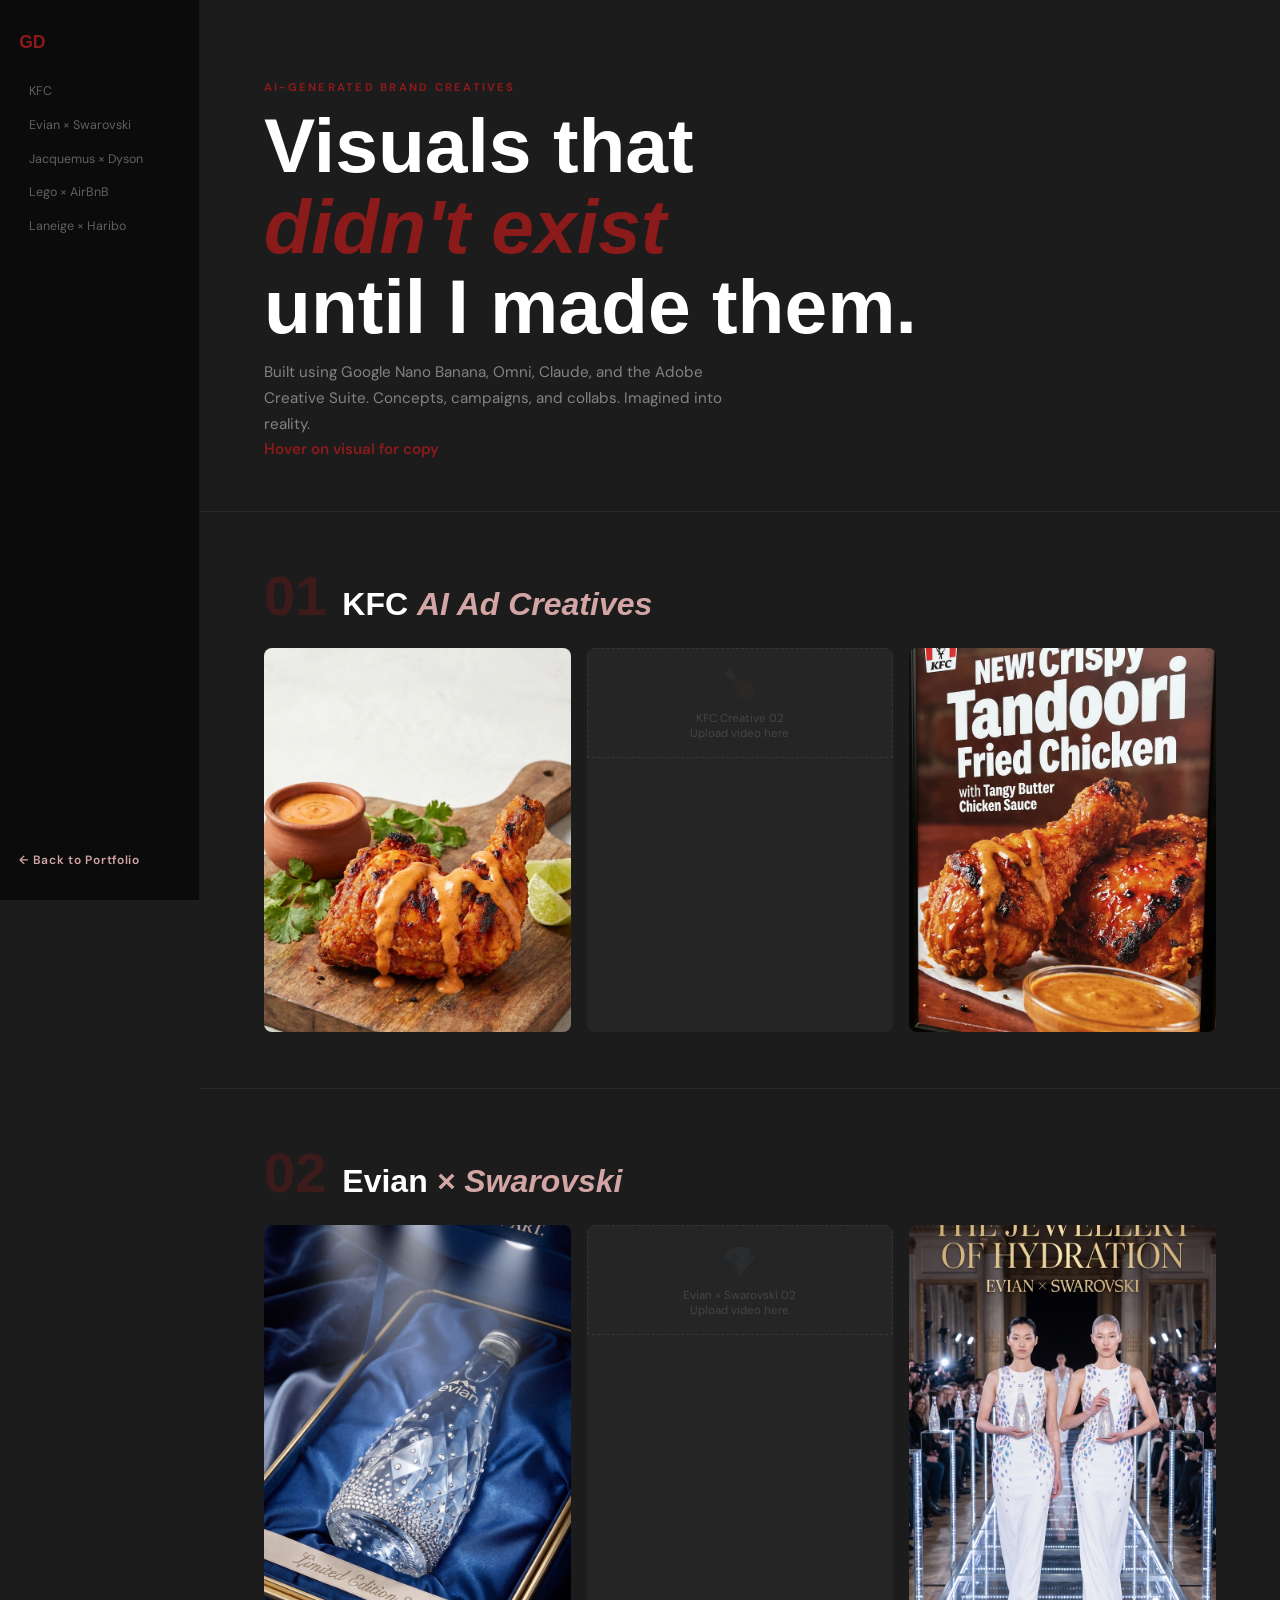
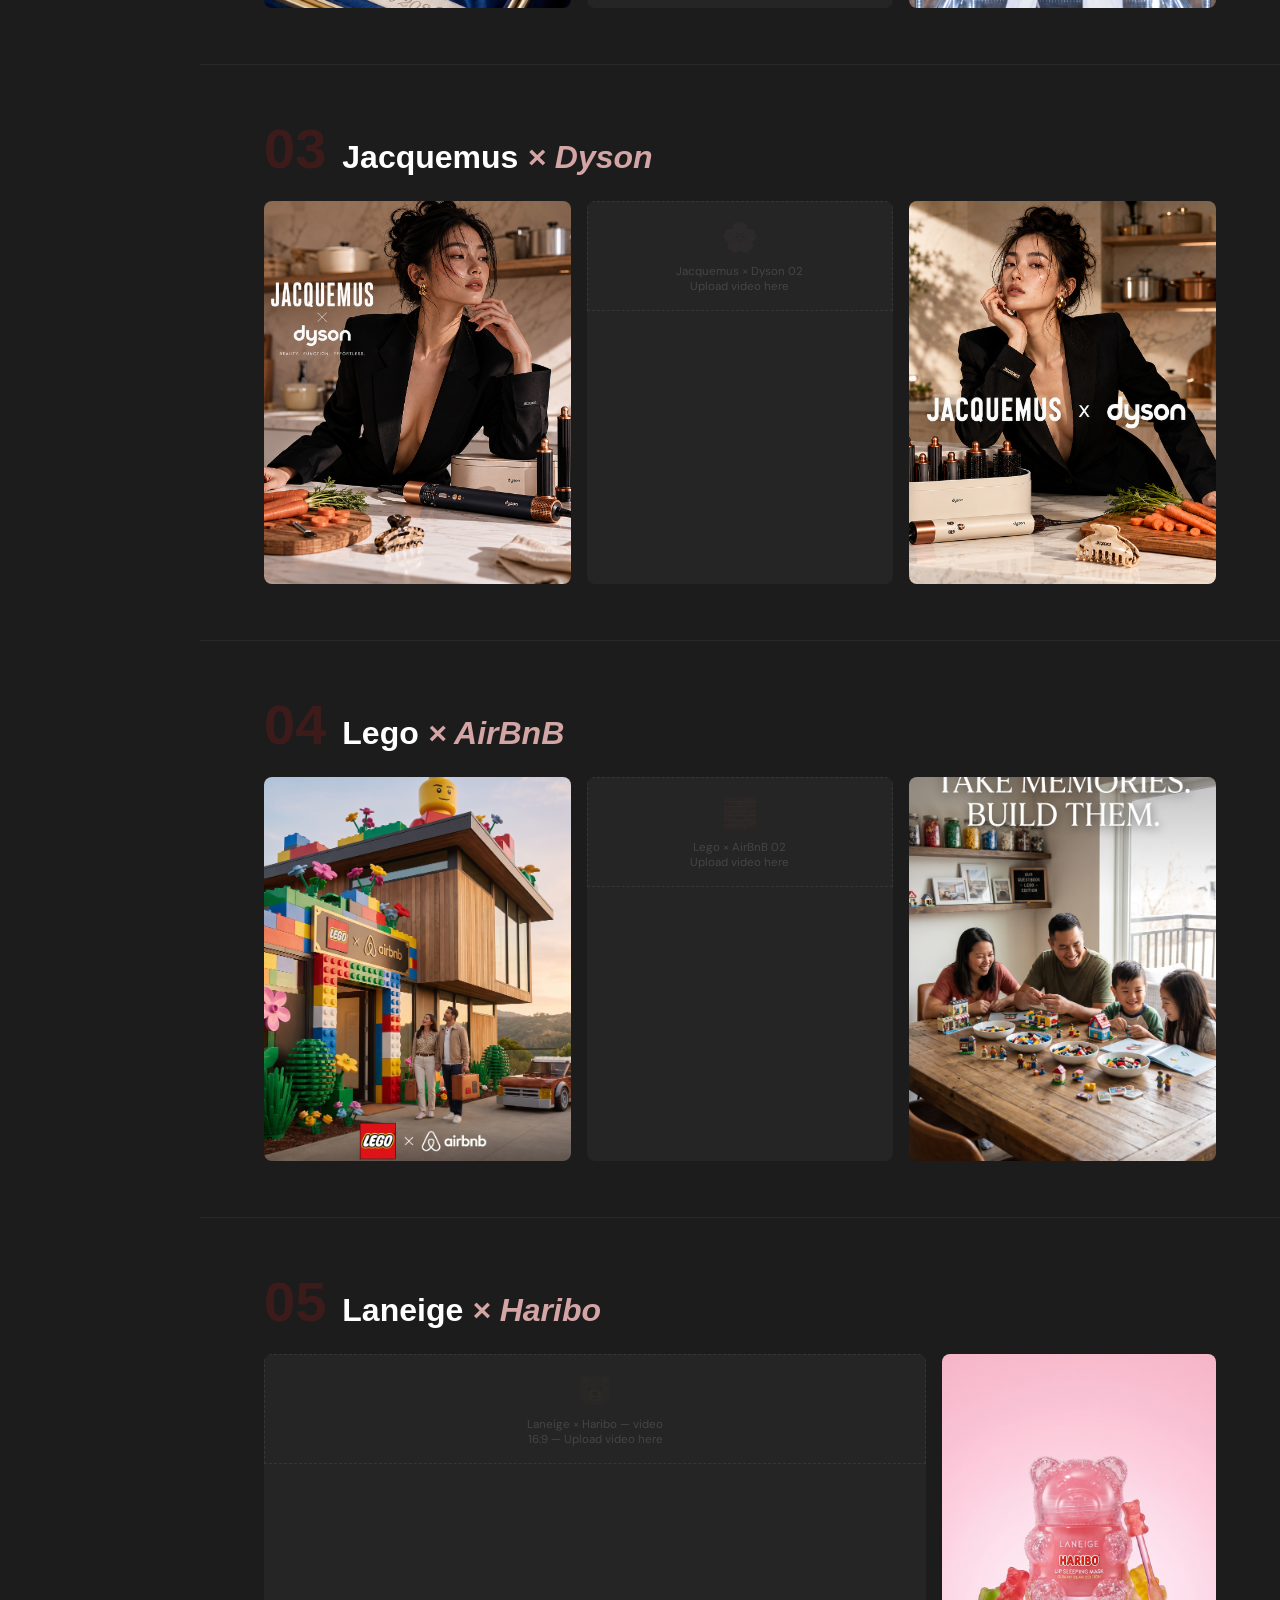
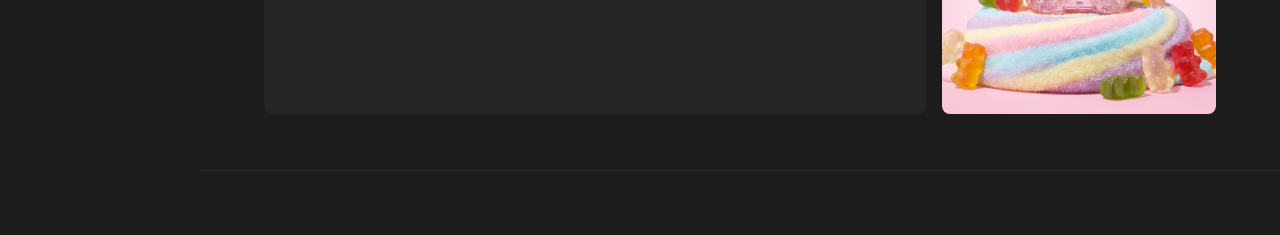
==== commit aadf73e5: "Add files via upload" ====
--- a/ai-creatives.html
+++ b/ai-creatives.html
@@ -63,6 +63,9 @@
     .gallery-hero p {
       font-size: .95rem; color: rgba(255,255,255,.45); line-height: 1.7; max-width: 480px;
     }
+    .gallery-hero-hint {
+      color: var(--crimson); font-weight: 600;
+    }
 
     /* Campaign block */
     .campaign {
@@ -88,6 +91,7 @@
     .campaign-item {
       aspect-ratio: 4/5; border-radius: 8px; overflow: hidden;
       background: rgba(255,255,255,.04); position: relative; cursor: pointer;
+      outline: none;
     }
     .campaign-item img,
     .campaign-item video {
@@ -96,14 +100,21 @@
     }
     .campaign-item:hover img,
     .campaign-item:hover video { transform: scale(1.06); }
-    .campaign-overlay {
-      position: absolute; inset: 0;
-      background: linear-gradient(to top, rgba(10,0,0,.75) 0%, transparent 55%);
-      opacity: 0; transition: opacity var(--transition);
-      display: flex; align-items: flex-end; padding: 1rem;
-    }
-    .campaign-item:hover .campaign-overlay { opacity: 1; }
-    .campaign-overlay span { font-size: .75rem; font-weight: 600; color: var(--white); }
+
+    /* Copy reveals BELOW the visual on hover — never over it */
+    .campaign-visual { display: flex; flex-direction: column; }
+    .campaign-caption {
+      max-height: 0; opacity: 0; overflow: hidden;
+      margin-top: 0;
+      transition: max-height .45s cubic-bezier(.16,1,.3,1), opacity .35s ease .05s, margin-top .45s cubic-bezier(.16,1,.3,1);
+      font-family: var(--font-display); font-style: italic; font-size: .8rem;
+      letter-spacing: .01em; line-height: 1.5; color: rgba(255,255,255,.55);
+      text-align: center; padding: 0 .25rem;
+    }
+    .campaign-visual:hover .campaign-caption,
+    .campaign-visual:focus-within .campaign-caption {
+      max-height: 5rem; opacity: 1; margin-top: .85rem;
+    }
 
     /* Placeholder tile */
     .campaign-placeholder {
@@ -123,8 +134,11 @@
       aspect-ratio: unset; height: 360px; border-radius: 8px; overflow: hidden;
       background: rgba(255,255,255,.04); position: relative; cursor: pointer;
     }
-    .campaign-item-169 { aspect-ratio: 16/9; flex: 1 1 480px; min-width: 320px; }
-    .campaign-item-916 { aspect-ratio: 9/16; flex: 0 0 auto; width: auto; }
+    .campaign-item-169 { aspect-ratio: 16/9; }
+    .campaign-item-916 { aspect-ratio: 9/16; }
+    .campaign-visual-169 { flex: 1 1 480px; min-width: 320px; }
+    .campaign-visual-916 { flex: 0 0 auto; width: auto; }
+    .campaign-grid-duo .campaign-visual .campaign-item { width: 100%; }
 
     @media (max-width: 768px) {
       .campaign-grid-duo { flex-direction: column; }
@@ -138,6 +152,11 @@
       .gallery-main { margin-left: 0; }
       .gallery-hero, .campaign { padding: 2.5rem 1.5rem; }
       .campaign-grid { grid-template-columns: repeat(2, 1fr); }
+    }
+
+    /* ---- Touch devices: no hover, so keep copy legible without it ---- */
+    @media (hover: none) {
+      .campaign-caption { max-height: 5rem; opacity: 1; margin-top: .85rem; }
     }
   </style>
 </head>
@@ -165,7 +184,8 @@
       <h1>Visuals that<br><em>didn't exist</em><br>until I made them.</h1>
       <p>
         Built using Google Nano Banana, Omni, Claude, and the Adobe Creative Suite.
-        Concepts, campaigns, and collabs. Imagined into reality.
+        Concepts, campaigns, and collabs. Imagined into reality.<br>
+        <span class="gallery-hero-hint">Hover on visual for copy</span>
       </p>
     </div>
 
@@ -176,21 +196,26 @@
         <div class="campaign-title">KFC <em>AI Ad Creatives</em></div>
       </div>
       <div class="campaign-grid">
-        <div class="campaign-item">
-          <img src="images/ai-kfc-1.jpg" alt="KFC Creative 1"
-            onerror="this.classList.add('campaign-placeholder');this.outerHTML='<div class=\'campaign-item campaign-placeholder\'><div class=\'campaign-placeholder-icon\'>🍗</div><span>KFC Creative 01<br>Upload image here</span></div>'" />
-          <div class="campaign-overlay"><span>KFC — Visual 01</span></div>
-        </div>
-        <div class="campaign-item">
-          <video src="images/ai-kfc-2.mp4" autoplay muted loop playsinline
-            onerror="this.parentElement.innerHTML='<div class=\'campaign-placeholder\'><div class=\'campaign-placeholder-icon\'>🍗</div><span>KFC Creative 02<br>Upload video here</span></div>'"></video>
-          <!-- <img src="images/ai-kfc-2.jpg" alt="KFC Creative 2" /> -->
-          <div class="campaign-overlay"><span>KFC — Visual 02</span></div>
-        </div>
-        <div class="campaign-item">
-          <img src="images/ai-kfc-3.jpg" alt="KFC Creative 3"
-            onerror="this.parentElement.innerHTML='<div class=\'campaign-placeholder\'><div class=\'campaign-placeholder-icon\'>🍗</div><span>KFC Creative 03<br>Upload image here</span></div>'" />
-          <div class="campaign-overlay"><span>KFC — Visual 03</span></div>
+        <div class="campaign-visual">
+          <div class="campaign-item" data-lightbox="images/ai-kfc-1.jpg" data-caption="Serving looks. And, technically, chicken.">
+            <img src="images/ai-kfc-1.jpg" alt="KFC Creative 1"
+              onerror="this.classList.add('campaign-placeholder');this.outerHTML='<div class=\'campaign-item campaign-placeholder\'><div class=\'campaign-placeholder-icon\'>🍗</div><span>KFC Creative 01<br>Upload image here</span></div>'" />
+          </div>
+          <div class="campaign-caption"><span>Serving looks. And, technically, chicken.</span></div>
+        </div>
+        <div class="campaign-visual">
+          <div class="campaign-item" data-lightbox="images/ai-kfc-2.mp4" data-lightbox-type="video" data-caption="Tradition, reimagined with a modern appetite.">
+            <video src="images/ai-kfc-2.mp4" autoplay muted loop playsinline
+              onerror="this.parentElement.innerHTML='<div class=\'campaign-placeholder\'><div class=\'campaign-placeholder-icon\'>🍗</div><span>KFC Creative 02<br>Upload video here</span></div>'"></video>
+          </div>
+          <div class="campaign-caption"><span>Tradition, reimagined with a modern appetite.</span></div>
+        </div>
+        <div class="campaign-visual">
+          <div class="campaign-item" data-lightbox="images/ai-kfc-3.jpg" data-caption="Spice levels: campaign-worthy">
+            <img src="images/ai-kfc-3.jpg" alt="KFC Creative 3"
+              onerror="this.parentElement.innerHTML='<div class=\'campaign-placeholder\'><div class=\'campaign-placeholder-icon\'>🍗</div><span>KFC Creative 03<br>Upload image here</span></div>'" />
+          </div>
+          <div class="campaign-caption"><span>Spice levels: campaign-worthy</span></div>
         </div>
       </div>
     </div>
@@ -202,23 +227,29 @@
         <div class="campaign-title">Evian <em>× Swarovski</em></div>
       </div>
       <div class="campaign-grid">
-        <div class="campaign-item">
-          <img src="images/ai-evian-1.jpg" alt="Evian x Swarovski 1"
-            onerror="this.parentElement.innerHTML='<div class=\'campaign-placeholder\'><div class=\'campaign-placeholder-icon\'>💎</div><span>Evian × Swarovski 01<br>Upload image here</span></div>'" />
-          <!-- <video src="images/ai-evian-1.mp4" autoplay muted loop playsinline></video> -->
-          <div class="campaign-overlay"><span>Evian × Swarovski — 01</span></div>
-        </div>
-        <div class="campaign-item">
-          <video src="images/ai-evian-2.mp4" autoplay muted loop playsinline
-            onerror="this.parentElement.innerHTML='<div class=\'campaign-placeholder\'><div class=\'campaign-placeholder-icon\'>💎</div><span>Evian × Swarovski 02<br>Upload video here</span></div>'"></video>
-          <!-- <img src="images/ai-evian-2.jpg" alt="Evian x Swarovski 2" /> -->
-          <div class="campaign-overlay"><span>Evian × Swarovski — 02</span></div>
-        </div>
-        <div class="campaign-item">
-          <img src="images/ai-evian-3.jpg" alt="Evian x Swarovski 3"
-            onerror="this.parentElement.innerHTML='<div class=\'campaign-placeholder\'><div class=\'campaign-placeholder-icon\'>💎</div><span>Evian × Swarovski 03<br>Upload image here</span></div>'" />
-          <!-- <video src="images/ai-evian-3.mp4" autoplay muted loop playsinline></video> -->
-          <div class="campaign-overlay"><span>Evian × Swarovski — 03</span></div>
+        <div class="campaign-visual">
+          <div class="campaign-item" data-lightbox="images/ai-evian-1.jpg" data-caption="Hydration, but make it haute.">
+            <img src="images/ai-evian-1.jpg" alt="Evian x Swarovski 1"
+              onerror="this.parentElement.innerHTML='<div class=\'campaign-placeholder\'><div class=\'campaign-placeholder-icon\'>💎</div><span>Evian × Swarovski 01<br>Upload image here</span></div>'" />
+            <!-- <video src="images/ai-evian-1.mp4" autoplay muted loop playsinline></video> -->
+          </div>
+          <div class="campaign-caption"><span>Hydration, but make it haute.</span></div>
+        </div>
+        <div class="campaign-visual">
+          <div class="campaign-item" data-lightbox="images/ai-evian-2.mp4" data-lightbox-type="video" data-caption="The art of making the ordinary feel extraordinary.">
+            <video src="images/ai-evian-2.mp4" autoplay muted loop playsinline
+              onerror="this.parentElement.innerHTML='<div class=\'campaign-placeholder\'><div class=\'campaign-placeholder-icon\'>💎</div><span>Evian × Swarovski 02<br>Upload video here</span></div>'"></video>
+            <!-- <img src="images/ai-evian-2.jpg" alt="Evian x Swarovski 2" /> -->
+          </div>
+          <div class="campaign-caption"><span>The art of making the ordinary feel extraordinary.</span></div>
+        </div>
+        <div class="campaign-visual">
+          <div class="campaign-item" data-lightbox="images/ai-evian-3.jpg" data-caption="Water got a glow-up.">
+            <img src="images/ai-evian-3.jpg" alt="Evian x Swarovski 3"
+              onerror="this.parentElement.innerHTML='<div class=\'campaign-placeholder\'><div class=\'campaign-placeholder-icon\'>💎</div><span>Evian × Swarovski 03<br>Upload image here</span></div>'" />
+            <!-- <video src="images/ai-evian-3.mp4" autoplay muted loop playsinline></video> -->
+          </div>
+          <div class="campaign-caption"><span>Water got a glow-up.</span></div>
         </div>
       </div>
     </div>
@@ -230,25 +261,31 @@
         <div class="campaign-title">Jacquemus <em>× Dyson</em></div>
       </div>
       <div class="campaign-grid">
-        <div class="campaign-item">
-          <img src="images/ai-jacquemus-1.jpg" alt="Jacquemus x Dyson 1"
-            onerror="this.parentElement.innerHTML='<div class=\'campaign-placeholder\'><div class=\'campaign-placeholder-icon\'>🌸</div><span>Jacquemus × Dyson 01<br>Upload image here</span></div>'" />
-          <!-- To use a video instead, delete the <img> line above and un-comment this:
-          <video src="images/ai-jacquemus-1.mp4" autoplay muted loop playsinline></video>
-          -->
-          <div class="campaign-overlay"><span>Jacquemus × Dyson — 01</span></div>
-        </div>
-        <div class="campaign-item">
-          <video src="images/ai-jacquemus-2.mp4" autoplay muted loop playsinline
-            onerror="this.parentElement.innerHTML='<div class=\'campaign-placeholder\'><div class=\'campaign-placeholder-icon\'>🌸</div><span>Jacquemus × Dyson 02<br>Upload video here</span></div>'"></video>
-          <!-- <img src="images/ai-jacquemus-2.jpg" alt="Jacquemus x Dyson 2" /> -->
-          <div class="campaign-overlay"><span>Jacquemus × Dyson — 02</span></div>
-        </div>
-        <div class="campaign-item">
-          <img src="images/ai-jacquemus-3.jpg" alt="Jacquemus x Dyson 3"
-            onerror="this.parentElement.innerHTML='<div class=\'campaign-placeholder\'><div class=\'campaign-placeholder-icon\'>🌸</div><span>Jacquemus × Dyson 03<br>Upload image here</span></div>'" />
-          <!-- <video src="images/ai-jacquemus-3.mp4" autoplay muted loop playsinline></video> -->
-          <div class="campaign-overlay"><span>Jacquemus × Dyson — 03</span></div>
+        <div class="campaign-visual">
+          <div class="campaign-item" data-lightbox="images/ai-jacquemus-1.jpg" data-caption="When household appliances start having better aesthetics than you.">
+            <img src="images/ai-jacquemus-1.jpg" alt="Jacquemus x Dyson 1"
+              onerror="this.parentElement.innerHTML='<div class=\'campaign-placeholder\'><div class=\'campaign-placeholder-icon\'>🌸</div><span>Jacquemus × Dyson 01<br>Upload image here</span></div>'" />
+            <!-- To use a video instead, delete the <img> line above and un-comment this:
+            <video src="images/ai-jacquemus-1.mp4" autoplay muted loop playsinline></video>
+            -->
+          </div>
+          <div class="campaign-caption"><span>When household appliances start having better aesthetics than you.</span></div>
+        </div>
+        <div class="campaign-visual">
+          <div class="campaign-item" data-lightbox="images/ai-jacquemus-2.mp4" data-lightbox-type="video" data-caption="Where innovation becomes an object of desire.">
+            <video src="images/ai-jacquemus-2.mp4" autoplay muted loop playsinline
+              onerror="this.parentElement.innerHTML='<div class=\'campaign-placeholder\'><div class=\'campaign-placeholder-icon\'>🌸</div><span>Jacquemus × Dyson 02<br>Upload video here</span></div>'"></video>
+            <!-- <img src="images/ai-jacquemus-2.jpg" alt="Jacquemus x Dyson 2" /> -->
+          </div>
+          <div class="campaign-caption"><span>Where innovation becomes an object of desire.</span></div>
+        </div>
+        <div class="campaign-visual">
+          <div class="campaign-item" data-lightbox="images/ai-jacquemus-3.jpg" data-caption="Engineering that refuses to be boring">
+            <img src="images/ai-jacquemus-3.jpg" alt="Jacquemus x Dyson 3"
+              onerror="this.parentElement.innerHTML='<div class=\'campaign-placeholder\'><div class=\'campaign-placeholder-icon\'>🌸</div><span>Jacquemus × Dyson 03<br>Upload image here</span></div>'" />
+            <!-- <video src="images/ai-jacquemus-3.mp4" autoplay muted loop playsinline></video> -->
+          </div>
+          <div class="campaign-caption"><span>Engineering that refuses to be boring</span></div>
         </div>
       </div>
     </div>
@@ -260,23 +297,29 @@
         <div class="campaign-title">Lego <em>× AirBnB</em></div>
       </div>
       <div class="campaign-grid">
-        <div class="campaign-item">
-          <img src="images/ai-lego-1.jpg" alt="Lego x AirBnB 1"
-            onerror="this.parentElement.innerHTML='<div class=\'campaign-placeholder\'><div class=\'campaign-placeholder-icon\'>🧱</div><span>Lego × AirBnB 01<br>Upload image here</span></div>'" />
-          <!-- <video src="images/ai-lego-1.mp4" autoplay muted loop playsinline></video> -->
-          <div class="campaign-overlay"><span>Lego × AirBnB — 01</span></div>
-        </div>
-        <div class="campaign-item">
-          <video src="images/ai-lego-2.mp4" autoplay muted loop playsinline
-            onerror="this.parentElement.innerHTML='<div class=\'campaign-placeholder\'><div class=\'campaign-placeholder-icon\'>🧱</div><span>Lego × AirBnB 02<br>Upload video here</span></div>'"></video>
-          <!-- <img src="images/ai-lego-2.jpg" alt="Lego x AirBnB 2" /> -->
-          <div class="campaign-overlay"><span>Lego × AirBnB — 02</span></div>
-        </div>
-        <div class="campaign-item">
-          <img src="images/ai-lego-3.jpg" alt="Lego x AirBnB 3"
-            onerror="this.parentElement.innerHTML='<div class=\'campaign-placeholder\'><div class=\'campaign-placeholder-icon\'>🧱</div><span>Lego × AirBnB 03<br>Upload image here</span></div>'" />
-          <!-- <video src="images/ai-lego-3.mp4" autoplay muted loop playsinline></video> -->
-          <div class="campaign-overlay"><span>Lego × AirBnB — 03</span></div>
+        <div class="campaign-visual">
+          <div class="campaign-item" data-lightbox="images/ai-lego-1.jpg" data-caption="A hotel could never tell this story.">
+            <img src="images/ai-lego-1.jpg" alt="Lego x AirBnB 1"
+              onerror="this.parentElement.innerHTML='<div class=\'campaign-placeholder\'><div class=\'campaign-placeholder-icon\'>🧱</div><span>Lego × AirBnB 01<br>Upload image here</span></div>'" />
+            <!-- <video src="images/ai-lego-1.mp4" autoplay muted loop playsinline></video> -->
+          </div>
+          <div class="campaign-caption"><span>A hotel could never tell this story.</span></div>
+        </div>
+        <div class="campaign-visual">
+          <div class="campaign-item" data-lightbox="images/ai-lego-2.mp4" data-lightbox-type="video" data-caption="Turning destinations into experiences worth remembering.">
+            <video src="images/ai-lego-2.mp4" autoplay muted loop playsinline
+              onerror="this.parentElement.innerHTML='<div class=\'campaign-placeholder\'><div class=\'campaign-placeholder-icon\'>🧱</div><span>Lego × AirBnB 02<br>Upload video here</span></div>'"></video>
+            <!-- <img src="images/ai-lego-2.jpg" alt="Lego x AirBnB 2" /> -->
+          </div>
+          <div class="campaign-caption"><span>Turning destinations into experiences worth remembering.</span></div>
+        </div>
+        <div class="campaign-visual">
+          <div class="campaign-item" data-lightbox="images/ai-lego-3.jpg" data-caption="The best stories rarely come with a check-in desk.">
+            <img src="images/ai-lego-3.jpg" alt="Lego x AirBnB 3"
+              onerror="this.parentElement.innerHTML='<div class=\'campaign-placeholder\'><div class=\'campaign-placeholder-icon\'>🧱</div><span>Lego × AirBnB 03<br>Upload image here</span></div>'" />
+            <!-- <video src="images/ai-lego-3.mp4" autoplay muted loop playsinline></video> -->
+          </div>
+          <div class="campaign-caption"><span>The best stories rarely come with a check-in desk.</span></div>
         </div>
       </div>
     </div>
@@ -288,21 +331,34 @@
         <div class="campaign-title">Laneige <em>× Haribo</em></div>
       </div>
       <div class="campaign-grid campaign-grid-duo">
-        <div class="campaign-item campaign-item-169">
-          <video src="images/ai-laneige-1.mp4" autoplay muted loop playsinline
-            onerror="this.parentElement.innerHTML='<div class=\'campaign-placeholder\'><div class=\'campaign-placeholder-icon\'>🐻</div><span>Laneige × Haribo — video<br>16:9 — Upload video here</span></div>'"></video>
-          <div class="campaign-overlay"><span>Laneige × Haribo — 01</span></div>
-        </div>
-        <div class="campaign-item campaign-item-916">
-          <img src="images/ai-laneige-2.jpg" alt="Laneige x Haribo 2"
-            onerror="this.parentElement.innerHTML='<div class=\'campaign-placeholder\'><div class=\'campaign-placeholder-icon\'>🐻</div><span>Laneige × Haribo — image<br>9:16 — Upload image here</span></div>'" />
-          <div class="campaign-overlay"><span>Laneige × Haribo — 02</span></div>
+        <div class="campaign-visual campaign-visual-169">
+          <div class="campaign-item campaign-item-169" data-lightbox="images/ai-laneige-1.mp4" data-lightbox-type="video" data-caption="Childhood nostalgia, recast in a language of colour and culture.">
+            <video src="images/ai-laneige-1.mp4" autoplay muted loop playsinline
+              onerror="this.parentElement.innerHTML='<div class=\'campaign-placeholder\'><div class=\'campaign-placeholder-icon\'>🐻</div><span>Laneige × Haribo — video<br>16:9 — Upload video here</span></div>'"></video>
+          </div>
+          <div class="campaign-caption"><span>Childhood nostalgia, recast in a language of colour and culture.</span></div>
+        </div>
+        <div class="campaign-visual campaign-visual-916">
+          <div class="campaign-item campaign-item-916" data-lightbox="images/ai-laneige-2.jpg" data-caption="For when your inner child gets the credit card.">
+            <img src="images/ai-laneige-2.jpg" alt="Laneige x Haribo 2"
+              onerror="this.parentElement.innerHTML='<div class=\'campaign-placeholder\'><div class=\'campaign-placeholder-icon\'>🐻</div><span>Laneige × Haribo — image<br>9:16 — Upload image here</span></div>'" />
+          </div>
+          <div class="campaign-caption"><span>For when your inner child gets the credit card.</span></div>
         </div>
       </div>
     </div>
 
   </main>
 </div>
+
+<!-- Lightbox: opens the clicked image or video at full size -->
+<div class="lightbox" id="lightbox" aria-hidden="true">
+  <button class="lightbox-close" id="lightboxClose" aria-label="Close">×</button>
+  <img class="lightbox-img" id="lightboxImg" src="" alt="" />
+  <video class="lightbox-video" id="lightboxVideo" style="display:none" controls muted loop playsinline></video>
+  <div class="lightbox-cap" id="lightboxCap"></div>
+</div>
+
 <script src="script.js"></script>
 </body>
 </html>
--- a/style.css
+++ b/style.css
@@ -132,15 +132,21 @@
   background: var(--cream);
 }
 
-/* Z-index layering — each section covers the one before it */
+/* Z-index layering — each section covers the one before it (DOM order: hero, about, experience, creative, projects, skills, testimonials, contact) */
 #hero         { z-index: 1; }
 #about        { z-index: 2; }
 #experience   { z-index: 3; }
-#projects     { z-index: 4; }
-#skills       { z-index: 5; }
-#creative     { z-index: 6; }
+#creative     { z-index: 4; }
+#projects     { z-index: 5; }
+#skills       { z-index: 6; }
 #testimonials { z-index: 7; }
 #contact      { z-index: 8; }
+
+/* Creative and Skills opt out of sticky stacking so their content scrolls fully */
+#creative, #skills {
+  position: relative;
+  min-height: auto;
+}
 
 /* Section backgrounds — use ::before pseudo so overflow:visible doesn't expose gaps */
 .stack-section::before {
@@ -228,15 +234,16 @@
   color: var(--crimson); margin-bottom: .65rem;
 }
 .section-title {
-  font-family: var(--font-display);
-  font-size: clamp(2rem, 4.5vw, 3.2rem);
-  font-weight: 700; line-height: 1.08;
+  font-family: var(--font-serif);
+  font-size: clamp(2.4rem, 5.2vw, 4.8rem);
+  font-weight: 400; line-height: 1.02;
   color: var(--charcoal); margin-bottom: 1.5rem;
-  letter-spacing: .02em; text-transform: uppercase;
+  letter-spacing: -.015em; text-transform: none;
+  max-width: 22ch; text-wrap: balance;
 }
 .section-title em {
   font-family: var(--font-serif); font-style: italic;
-  font-weight: 700; text-transform: none;
+  font-weight: 400; text-transform: none;
   color: var(--crimson); letter-spacing: 0;
 }
 .section-title-light { color: var(--white); }
@@ -758,3 +765,491 @@
   *, *::before, *::after { animation-duration: .01ms !important; transition-duration: .01ms !important; }
   .reveal, .polaroid-card { opacity: 1; transform: none; scale: 1; }
 }
+
+/* ============================================================
+   ▲ ADDITIONS: revamp features layered onto the original design
+============================================================ */
+
+/* -- Custom cursor -- */
+.cursor-ring, .cursor-dot {
+  position: fixed; top: 0; left: 0;
+  pointer-events: none; z-index: 9999;
+  transform: translate3d(-50%, -50%, 0);
+  opacity: 0; transition: opacity .3s;
+  will-change: transform;
+}
+.cursor-ring {
+  width: 34px; height: 34px; border-radius: 50%;
+  border: 1.5px solid var(--crimson);
+  transition: width .28s cubic-bezier(.4,0,.2,1), height .28s cubic-bezier(.4,0,.2,1), background .28s, opacity .3s, border-color .28s;
+  mix-blend-mode: normal;
+}
+.cursor-dot {
+  width: 5px; height: 5px; border-radius: 50%;
+  background: var(--crimson);
+}
+.cursor-ring.is-hover { width: 60px; height: 60px; background: rgba(139,26,26,.08); }
+.cursor-ring.on-dark  { border-color: var(--cream); }
+.cursor-dot.on-dark   { background: var(--cream); }
+@media (max-width: 900px), (pointer: coarse) { .cursor-ring, .cursor-dot { display: none !important; } }
+
+/* -- Uniform section header (chapter · rule · eyebrow) -- */
+.section-header {
+  display: flex; align-items: center; gap: 1rem;
+  margin-bottom: .75rem;
+}
+.section-header .section-chapter {
+  font-family: var(--font-display); font-size: .68rem; font-weight: 700;
+  letter-spacing: .3em; text-transform: uppercase; color: var(--crimson);
+}
+.section-header .section-rule {
+  flex: 1; height: 1px;
+  background: linear-gradient(90deg, rgba(139,26,26,.4), rgba(28,28,28,0));
+}
+.section-header .section-eyebrow {
+  font-family: var(--font-display); font-size: .66rem; font-weight: 600;
+  letter-spacing: .28em; text-transform: uppercase; color: var(--light);
+  text-align: right; max-width: 40ch;
+}
+.section-header-light .section-chapter { color: var(--rose); }
+.section-header-light .section-rule    { background: linear-gradient(90deg, rgba(212,165,165,.4), rgba(255,255,255,0)); }
+.section-header-light .section-eyebrow { color: rgba(255,255,255,.42); }
+@media (max-width: 640px) {
+  .section-header .section-eyebrow { display: none; }
+}
+
+/* Section title tuning (per-section colour + Playfair for em) applied via existing rules; keep intact */
+
+/* -- Sidebar rotating availability badge -- */
+.side-badge-circle {
+  position: relative; width: 96px; height: 96px;
+  margin: .2rem auto .4rem;
+  color: var(--rose);
+  animation: rotateBadge 16s linear infinite;
+}
+.side-badge-ring { width: 100%; height: 100%; fill: none; }
+.side-badge-icon {
+  position: absolute; inset: 0;
+  display: flex; align-items: center; justify-content: center;
+  font-size: 1.1rem; color: var(--crimson);
+  animation: rotateBadge 16s linear infinite reverse;
+}
+
+/* -- Hero stats strip -- */
+.hero-stats {
+  position: relative; z-index: 2;
+  display: grid; grid-template-columns: repeat(4, 1fr);
+  gap: 1px;
+  background: rgba(28,28,28,.1);
+  border-top: 1px solid rgba(28,28,28,.1);
+  border-bottom: 1px solid rgba(28,28,28,.1);
+  margin: 0 clamp(2rem,5vw,4rem);
+}
+.hstat {
+  background: var(--cream);
+  padding: 1rem 1.1rem;
+  display: flex; flex-direction: column; gap: .3rem;
+}
+.hstat-num {
+  font-family: var(--font-display); font-size: clamp(1.4rem, 2.4vw, 2rem); font-weight: 700;
+  color: var(--charcoal); line-height: 1; letter-spacing: .01em;
+}
+.hstat-label {
+  font-family: var(--font-body); font-size: .66rem;
+  color: var(--mid); letter-spacing: .14em; text-transform: uppercase;
+}
+@media (max-width: 700px) {
+  .hero-stats { grid-template-columns: repeat(2, 1fr); }
+}
+
+/* -- Book card in About -- */
+.book-card {
+  display: grid; grid-template-columns: 90px minmax(0,1fr);
+  gap: 1.1rem; align-items: center;
+  margin-top: 1.4rem; padding: 1rem;
+  background: var(--white);
+  border: 1px solid rgba(139,26,26,.14);
+  border-radius: var(--radius-md);
+  box-shadow: var(--shadow-sm);
+  transition: transform var(--transition), box-shadow var(--transition), border-color var(--transition);
+  max-width: 500px;
+}
+.book-card:hover { transform: translateY(-3px); box-shadow: var(--shadow-md); border-color: var(--crimson); }
+.book-cover {
+  width: 90px; aspect-ratio: 2/3; overflow: hidden;
+  background: var(--ivory);
+  box-shadow: 0 10px 24px -8px rgba(28,28,28,.3);
+}
+.book-cover img { width: 100%; height: 100%; object-fit: cover; display: block; }
+.book-body { display: flex; flex-direction: column; gap: .35rem; min-width: 0; }
+.book-eyebrow {
+  font-family: var(--font-display); font-size: .62rem; font-weight: 700;
+  letter-spacing: .22em; text-transform: uppercase; color: var(--crimson);
+}
+.book-title {
+  font-family: var(--font-serif); font-weight: 500; font-size: 1.05rem;
+  line-height: 1.2; color: var(--charcoal);
+}
+.book-title span { color: var(--light); font-style: italic; font-size: .82em; font-weight: 400; }
+.book-note { font-size: .8rem; line-height: 1.5; color: var(--mid); }
+.book-cta {
+  margin-top: .2rem;
+  display: inline-flex; align-items: center; gap: .55rem;
+  font-family: var(--font-display); font-size: .68rem; font-weight: 700;
+  letter-spacing: .18em; text-transform: uppercase; color: var(--crimson);
+}
+.book-cta .cta-line { width: 20px; height: 1px; background: currentColor; display: block; transition: width var(--transition); }
+.book-card:hover .book-cta .cta-line { width: 36px; }
+
+/* -- Experience: company name header (Playfair) -- */
+.exp-company {
+  font-family: var(--font-serif);
+  font-weight: 700;
+  font-size: clamp(1.8rem, 3vw, 2.6rem);
+  line-height: 1.05;
+  color: var(--white);
+  letter-spacing: -.01em;
+  margin-bottom: .1rem;
+}
+.exp-role {
+  font-family: var(--font-display) !important;
+  font-size: clamp(1rem, 1.5vw, 1.15rem) !important;
+  font-weight: 600 !important;
+  letter-spacing: .1em !important;
+  color: rgba(255,255,255,.72) !important;
+  text-transform: uppercase !important;
+  margin-bottom: .3rem !important;
+}
+.exp-meta { color: var(--rose); font-family: var(--font-display); letter-spacing: .16em !important; text-transform: uppercase; font-weight: 600; }
+
+/* Counting animation nudge — keep numbers stable width */
+.metric-num, .hstat-num { font-variant-numeric: tabular-nums; }
+
+/* -- AI creatives prominent strip -- */
+.creatives-strip-prominent .creative-group-label {
+  font-family: var(--font-serif); font-style: italic;
+  font-size: 1.1rem; color: var(--rose);
+  text-align: center; margin-bottom: 1.2rem;
+}
+.creatives-strip-prominent .creative-row {
+  grid-template-columns: repeat(3, minmax(0, 1fr));
+  max-width: 1000px; margin: 0 auto; gap: 1.1rem;
+}
+.creatives-strip-prominent .creative-thumb {
+  aspect-ratio: 4/5;
+  border-radius: var(--radius-md);
+  border: 1px solid rgba(255,255,255,.08);
+  padding: 0; background: rgba(255,255,255,.04);
+  cursor: zoom-in; overflow: hidden; position: relative;
+  transition: transform var(--transition), border-color var(--transition);
+}
+.creatives-strip-prominent .creative-thumb:hover { transform: translateY(-4px); border-color: var(--crimson); }
+.creatives-strip-prominent .creative-thumb img { width: 100%; height: 100%; object-fit: cover; transition: transform .8s cubic-bezier(.16,1,.3,1); }
+.creatives-strip-prominent .creative-thumb:hover img { transform: scale(1.06); }
+.creatives-strip-prominent .creative-thumb::after {
+  content: "⤢"; position: absolute; top: 10px; right: 12px;
+  color: var(--cream); font-size: 14px; opacity: 0; transition: opacity var(--transition);
+  background: rgba(0,0,0,.4); border-radius: 50%; width: 28px; height: 28px;
+  display: flex; align-items: center; justify-content: center;
+}
+.creatives-strip-prominent .creative-thumb:hover::after { opacity: 1; }
+button.creative-thumb { border: none; }
+
+/* Regular creative-thumb (kept if used elsewhere) */
+button.creative-thumb { cursor: zoom-in; }
+
+/* -- Lightbox -- */
+.lightbox {
+  position: fixed; inset: 0; z-index: 9500;
+  background: rgba(8, 7, 6, .96);
+  display: flex; align-items: center; justify-content: center;
+  flex-direction: column; gap: 1rem;
+  padding: 5vh 5vw;
+  opacity: 0; visibility: hidden;
+  transition: opacity .35s ease, visibility .35s;
+  backdrop-filter: blur(6px);
+}
+.lightbox.open { opacity: 1; visibility: visible; }
+.lightbox-img {
+  max-width: 100%; max-height: 80vh; object-fit: contain;
+  transform: scale(.96); transition: transform .5s cubic-bezier(.16,1,.3,1);
+  box-shadow: 0 40px 80px rgba(0,0,0,.5);
+}
+.lightbox.open .lightbox-img { transform: scale(1); }
+.lightbox-cap {
+  font-family: var(--font-display); font-size: .7rem; font-weight: 600;
+  letter-spacing: .24em; text-transform: uppercase; color: rgba(255,255,255,.65);
+}
+.lightbox-close {
+  position: absolute; top: 22px; right: 22px;
+  width: 44px; height: 44px; border: 1px solid rgba(255,255,255,.28); border-radius: 50%;
+  background: rgba(0,0,0,.3); color: #fff; font-size: 22px; cursor: pointer;
+  display: flex; align-items: center; justify-content: center;
+  transition: background var(--transition), transform var(--transition);
+}
+.lightbox-close:hover { background: var(--crimson); transform: rotate(90deg); }
+
+/* -- Ramen bowl frame -- */
+.ramen-wrap {
+  margin: 1.5rem 0 2rem;
+  border-radius: var(--radius-lg);
+  overflow: hidden;
+  border: 1.5px solid rgba(139,26,26,.15);
+  background: #f4dfa6;
+  box-shadow: var(--shadow-md);
+}
+.ramen-frame {
+  display: block;
+  width: 100%;
+  border: 0;
+  background: #f4dfa6;
+}
+
+/* -- Tools marquee (autoscroll) -- */
+@keyframes toolsMarquee { from { transform: translate3d(0,0,0); } to { transform: translate3d(-50%,0,0); } }
+.tools-marquee {
+  overflow: hidden; margin-top: 1rem;
+  mask-image: linear-gradient(90deg, transparent 0, #000 8%, #000 92%, transparent 100%);
+  -webkit-mask-image: linear-gradient(90deg, transparent 0, #000 8%, #000 92%, transparent 100%);
+}
+.tools-track {
+  display: flex; gap: .55rem; width: max-content;
+  animation: toolsMarquee 44s linear infinite;
+}
+.tools-track:hover { animation-play-state: paused; }
+.tools-track .tool-pill { white-space: nowrap; }
+
+/* -- Footer redesign -- */
+.footer-section { padding: clamp(4rem,7vw,6rem) clamp(2rem,5vw,4rem) 2rem; position: relative; overflow: hidden; }
+.footer-glow {
+  position: absolute; top: -20%; left: 50%; transform: translateX(-50%);
+  width: min(80vw, 900px); aspect-ratio: 1; border-radius: 50%;
+  background: radial-gradient(circle, rgba(139,26,26,.25), transparent 62%);
+  pointer-events: none;
+}
+/* footer-top now single-column (puppy moved out) */
+.footer-top {
+  position: relative; z-index: 1;
+  display: block;
+  margin-bottom: 1.5rem;
+}
+.footer-top-left { display: block; }
+.footer-heading {
+  font-family: var(--font-display); font-size: clamp(2.2rem, 5.5vw, 4.4rem);
+  font-weight: 700; color: var(--white); line-height: 1; letter-spacing: -.01em; text-transform: uppercase;
+  margin: .3rem 0 .8rem;
+}
+.footer-heading em { font-family: var(--font-serif); font-style: italic; text-transform: none; color: var(--crimson); letter-spacing: 0; }
+.footer-sub {
+  font-family: var(--font-display); font-size: .74rem; color: var(--rose);
+  letter-spacing: .22em; text-transform: uppercase; margin-bottom: 0;
+}
+
+/* Contact grid — three columns divided by lines */
+.contact-grid {
+  position: relative; z-index: 1;
+  display: grid; grid-template-columns: repeat(3, 1fr);
+  gap: 1px; background: rgba(255,255,255,.1);
+  border-top: 1px solid rgba(255,255,255,.1);
+  border-bottom: 1px solid rgba(255,255,255,.1);
+  margin-bottom: 2.5rem;
+}
+.contact-cell {
+  background: var(--charcoal);
+  padding: 1.4rem 1.4rem;
+  display: flex; flex-direction: column; gap: .5rem;
+  color: var(--cream);
+  transition: background var(--transition), padding-left var(--transition);
+}
+.contact-cell:first-child { padding-left: 0; }
+.contact-cell:hover { background: rgba(139,26,26,.2); padding-left: 1.7rem; }
+.contact-cell:first-child:hover { padding-left: .5rem; }
+.contact-label {
+  font-family: var(--font-display); font-size: .62rem; font-weight: 700;
+  letter-spacing: .24em; text-transform: uppercase; color: var(--rose);
+}
+.contact-value { font-size: 1rem; word-break: break-word; color: var(--white); }
+
+.footer-ctas { position: relative; z-index: 1; display: flex; flex-wrap: wrap; gap: 1rem; margin-bottom: 3rem; }
+.btn-ghost-light { color: var(--rose); border-color: var(--rose); }
+.btn-ghost-light:hover { background: var(--rose); color: var(--charcoal); border-color: var(--rose); }
+.footer-bottom {
+  position: relative; z-index: 1;
+  padding-top: 1.5rem; border-top: 1px solid rgba(255,255,255,.08);
+  display: flex; align-items: center; justify-content: space-between; gap: 1rem;
+}
+@media (max-width: 900px) {
+  .footer-top { grid-template-columns: 1fr; }
+  .contact-grid { grid-template-columns: 1fr; }
+  .contact-cell:hover { padding-left: 1.4rem; }
+}
+
+/* -- Puppy slot: rounded-square frame that crops any gif to fit -- */
+@keyframes puppyBreathe {
+  0%, 5%, 95%, 100% { opacity: 0; }
+  10%, 90% { opacity: 1; }
+}
+.puppy-slot {
+  position: relative; z-index: 1;
+  margin: 0 0 -6px auto;
+  width: min(220px, 32vw);
+  aspect-ratio: 1 / 1;
+  border-radius: 22px;
+  overflow: hidden;
+  background: rgba(255,255,255,.04);
+  border: 1px solid rgba(212,165,165,.18);
+  animation: puppyBreathe 22s ease-in-out infinite;
+}
+.puppy-media {
+  display: block;
+  width: 100%; height: 100%;
+  object-fit: cover;
+  object-position: center;
+}
+.puppy-placeholder {
+  position: absolute; inset: 0;
+  display: flex; flex-direction: column; align-items: center; justify-content: center; gap: 6px;
+  padding: 14px;
+  text-align: center;
+}
+.puppy-placeholder-label {
+  font-family: var(--font-display); font-size: .66rem; font-weight: 700;
+  letter-spacing: .22em; text-transform: uppercase; color: var(--rose);
+}
+.puppy-placeholder small { font-size: .64rem; color: rgba(255,255,255,.42); line-height: 1.5; max-width: 26ch; }
+.puppy-placeholder strong { color: var(--rose); font-weight: 600; }
+@media (max-width: 700px) { .puppy-slot { display: none; } }
+
+/* Ensure existing skill-grid styles do not affect the new ramen wrap area (skills-grid no longer used) */
+#skills .skills-grid { display: none; }
+
+/* ============================================================
+   TWEAKS PANEL
+============================================================ */
+.tweaks-toggle {
+  position: fixed; top: 18px; right: 18px; z-index: 9600;
+  width: 42px; height: 42px; border-radius: 50%; border: 1px solid var(--line, rgba(28,28,28,.12));
+  background: var(--white); color: var(--charcoal); cursor: pointer;
+  font-size: 16px; box-shadow: var(--shadow-sm);
+  display: flex; align-items: center; justify-content: center;
+  transition: transform .3s cubic-bezier(.16,1,.3,1);
+}
+.tweaks-toggle:hover { transform: rotate(45deg); }
+.tweaks-panel {
+  position: fixed; top: 70px; right: 18px; z-index: 9600;
+  width: 300px; padding: 16px;
+  background: var(--white); border: 1px solid rgba(28,28,28,.1);
+  border-radius: 14px; box-shadow: 0 24px 56px -12px rgba(28,28,28,.25);
+  display: flex; flex-direction: column; gap: 12px;
+  transform: translateY(-8px) scale(.98); opacity: 0; visibility: hidden;
+  transition: transform .35s cubic-bezier(.16,1,.3,1), opacity .3s, visibility .35s;
+}
+.tweaks-panel.open { opacity: 1; visibility: visible; transform: translateY(0) scale(1); }
+.tweaks-head { display: flex; align-items: center; justify-content: space-between; padding-bottom: 8px; border-bottom: 1px solid rgba(28,28,28,.08); }
+.tweaks-title { font-family: var(--font-display); font-size: .72rem; font-weight: 700; letter-spacing: .22em; text-transform: uppercase; color: var(--crimson); }
+.tweaks-close { border: none; background: none; font-size: 20px; color: var(--mid); cursor: pointer; line-height: 1; }
+.tweak-row { display: flex; align-items: center; justify-content: space-between; gap: 12px; }
+.tweak-label { font-family: var(--font-body); font-size: .78rem; color: var(--charcoal); font-weight: 500; }
+.tweak-swatches { display: flex; gap: 6px; }
+.tweak-swatch {
+  width: 22px; height: 22px; border-radius: 50%; border: 2px solid transparent;
+  cursor: pointer; padding: 0; box-shadow: inset 0 0 0 1px rgba(0,0,0,.08);
+  transition: transform .25s, border-color .25s;
+}
+.tweak-swatch:hover { transform: scale(1.15); }
+.tweak-swatch.active { border-color: var(--charcoal); }
+.tweak-segmented { display: inline-flex; padding: 3px; border: 1px solid rgba(28,28,28,.1); border-radius: 999px; background: var(--ivory); }
+.tweak-segmented button {
+  border: none; background: none; padding: 5px 10px; border-radius: 999px;
+  font-family: var(--font-body); font-size: .68rem; letter-spacing: .04em;
+  color: var(--mid); cursor: pointer;
+  transition: background .25s, color .25s;
+}
+.tweak-segmented button.active { background: var(--charcoal); color: var(--cream); }
+.tweak-switch { position: relative; display: inline-block; width: 38px; height: 22px; cursor: pointer; }
+.tweak-switch input { position: absolute; opacity: 0; width: 100%; height: 100%; cursor: pointer; margin: 0; }
+.tweak-switch span {
+  position: absolute; inset: 0; border-radius: 999px;
+  background: rgba(28,28,28,.15); transition: background .25s;
+}
+.tweak-switch span::before {
+  content: ''; position: absolute; top: 2px; left: 2px;
+  width: 18px; height: 18px; border-radius: 50%; background: var(--white);
+  box-shadow: 0 2px 4px rgba(0,0,0,.2);
+  transition: transform .25s cubic-bezier(.16,1,.3,1);
+}
+.tweak-switch input:checked + span { background: var(--crimson); }
+.tweak-switch input:checked + span::before { transform: translateX(16px); }
+.tweak-reset {
+  margin-top: 4px; padding: 8px 12px; border-radius: 999px;
+  border: 1px solid rgba(28,28,28,.15); background: none;
+  font-family: var(--font-display); font-size: .66rem; font-weight: 600;
+  letter-spacing: .12em; text-transform: uppercase; color: var(--mid);
+  cursor: pointer; transition: color .25s, border-color .25s;
+}
+.tweak-reset:hover { color: var(--crimson); border-color: var(--crimson); }
+body[data-no-cursor] .cursor-ring, body[data-no-cursor] .cursor-dot { display: none !important; }
+body[data-bg="ivory"] { --cream: #EDE8DE; }
+body[data-bg="sand"]  { --cream: #EFE0C4; }
+@media (max-width: 700px) { .tweaks-panel { width: calc(100vw - 36px); right: 18px; } }
+
+/* -- Fix skills section scroll: iframe fills naturally, no scroll trap -- */
+#skills { min-height: auto; position: relative; top: auto; }
+.ramen-wrap { position: relative; }
+.ramen-frame { pointer-events: auto; display: block; width: 100%; border: 0; background: #f4dfa6; height: 1200px; transition: height .4s ease; }
+@media (max-width: 900px) { .ramen-frame { height: 1000px; } }
+
+/* -- Page loader (Garima) -- */
+.page-loader {
+  position: fixed; inset: 0; z-index: 10000;
+  background: var(--charcoal);
+  display: flex; align-items: center; justify-content: center;
+  transition: opacity .8s ease, visibility .8s;
+}
+.page-loader.done { opacity: 0; visibility: hidden; pointer-events: none; }
+.page-loader-inner { text-align: center; }
+.page-loader-word {
+  font-family: var(--font-serif); font-style: italic; font-weight: 400;
+  font-size: clamp(2.4rem, 7vw, 5.4rem); line-height: 1;
+  color: var(--cream);
+  animation: loaderRise 1s cubic-bezier(.16,1,.3,1) both;
+}
+.page-loader-bar {
+  margin: 22px auto 0;
+  width: min(260px, 50vw); height: 1px; background: rgba(255,255,255,.14);
+  position: relative; overflow: hidden;
+}
+.page-loader-bar::after {
+  content: ''; position: absolute; inset: 0;
+  background: var(--crimson);
+  transform: scaleX(0); transform-origin: left;
+  animation: loaderBar 1.1s cubic-bezier(.5,0,.2,1) .12s forwards;
+}
+.page-loader-caption {
+  margin-top: 16px;
+  font-family: var(--font-display); font-size: .68rem; font-weight: 500;
+  letter-spacing: .42em; text-transform: uppercase; color: rgba(255,255,255,.58);
+}
+@keyframes loaderRise { from { opacity: 0; transform: translate3d(0,60%,0); } to { opacity: 1; transform: translate3d(0,0,0); } }
+@keyframes loaderBar { to { transform: scaleX(1); } }
+
+/* -- Hero rotating badge back on hero (was moved off) -- */
+.hero-badge-circle {
+  position: absolute;
+  bottom: 2rem; right: -1rem;
+  width: 92px; height: 92px;
+  z-index: 3;
+  color: var(--charcoal);
+  animation: rotateBadge 14s linear infinite;
+  pointer-events: none;
+}
+.hero-badge-circle .hero-badge-ring { width: 100%; height: 100%; fill: none; }
+.hero-badge-circle .hero-badge-icon {
+  position: absolute; inset: 0;
+  display: flex; align-items: center; justify-content: center;
+  font-size: 1.15rem; color: var(--crimson);
+  animation: rotateBadge 14s linear infinite reverse;
+}
+
+/* Pixel puppy: (superseded by .puppy-slot above) */
+
